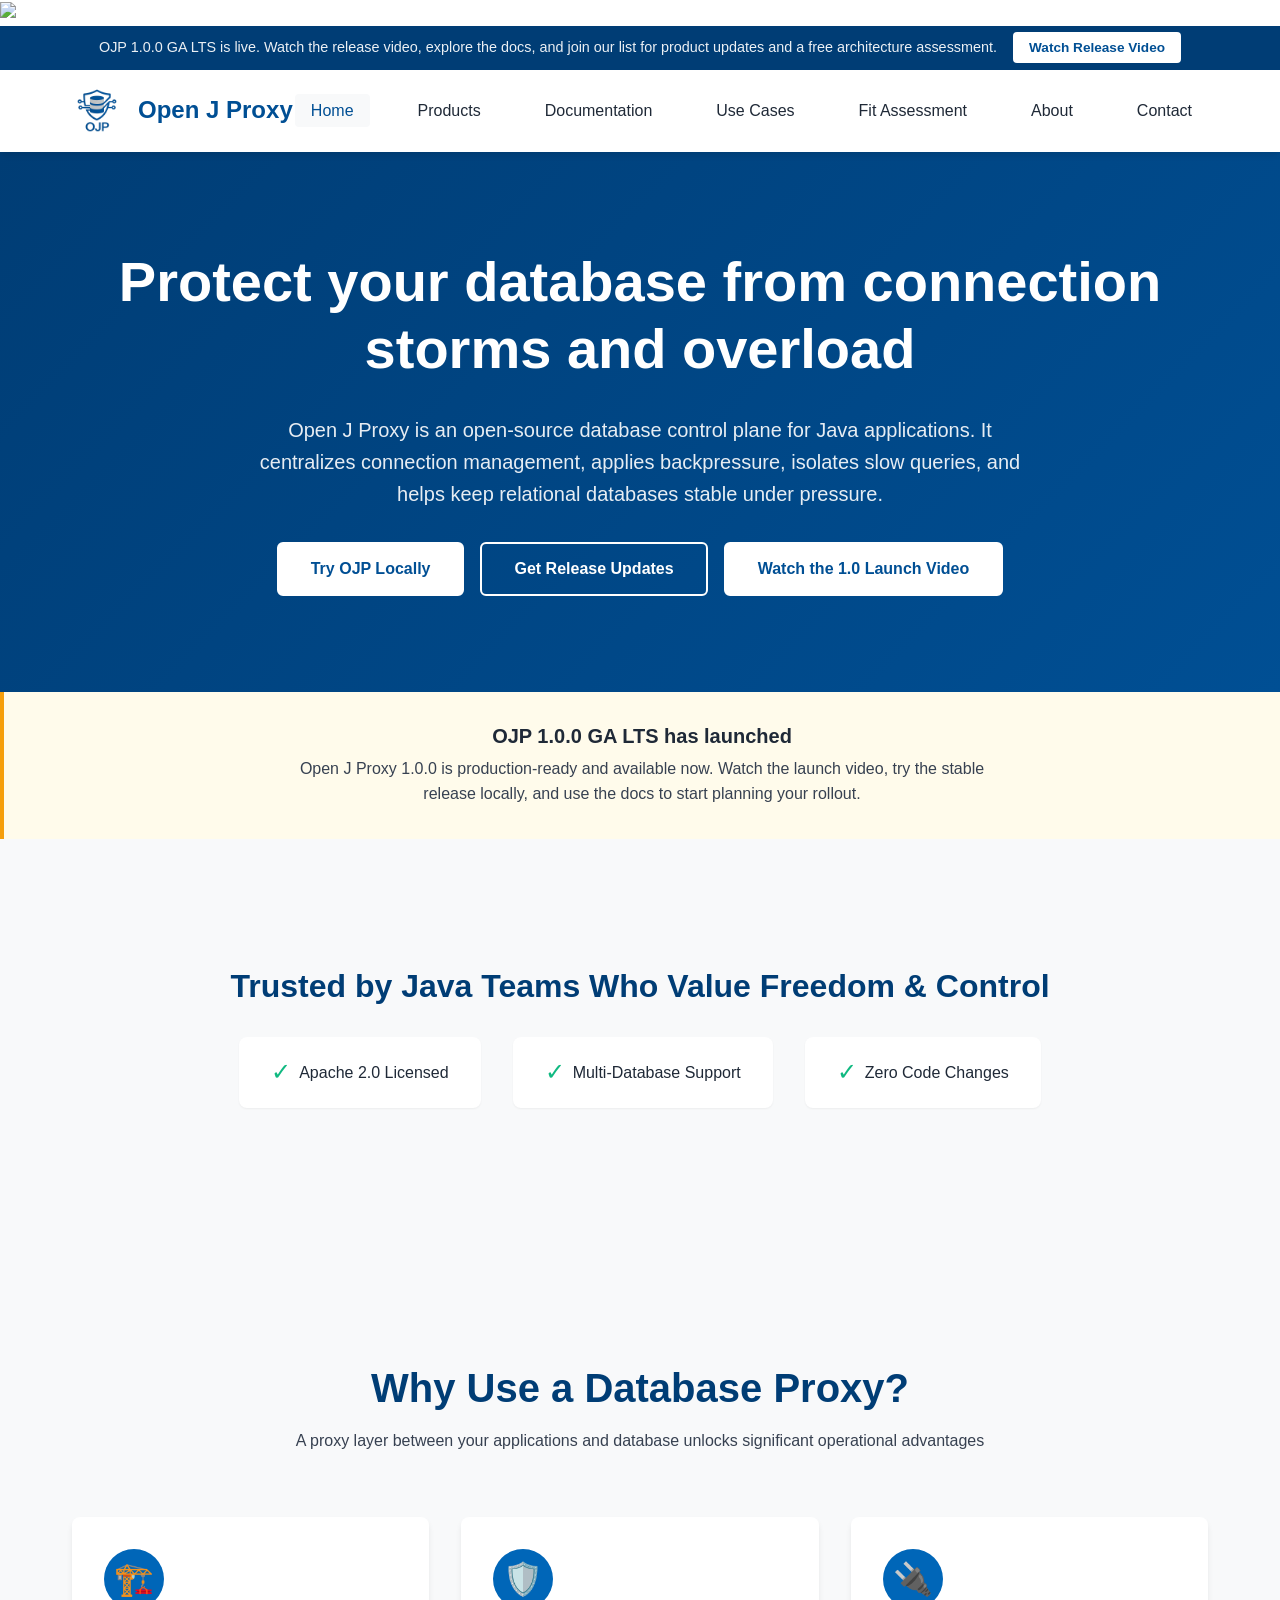
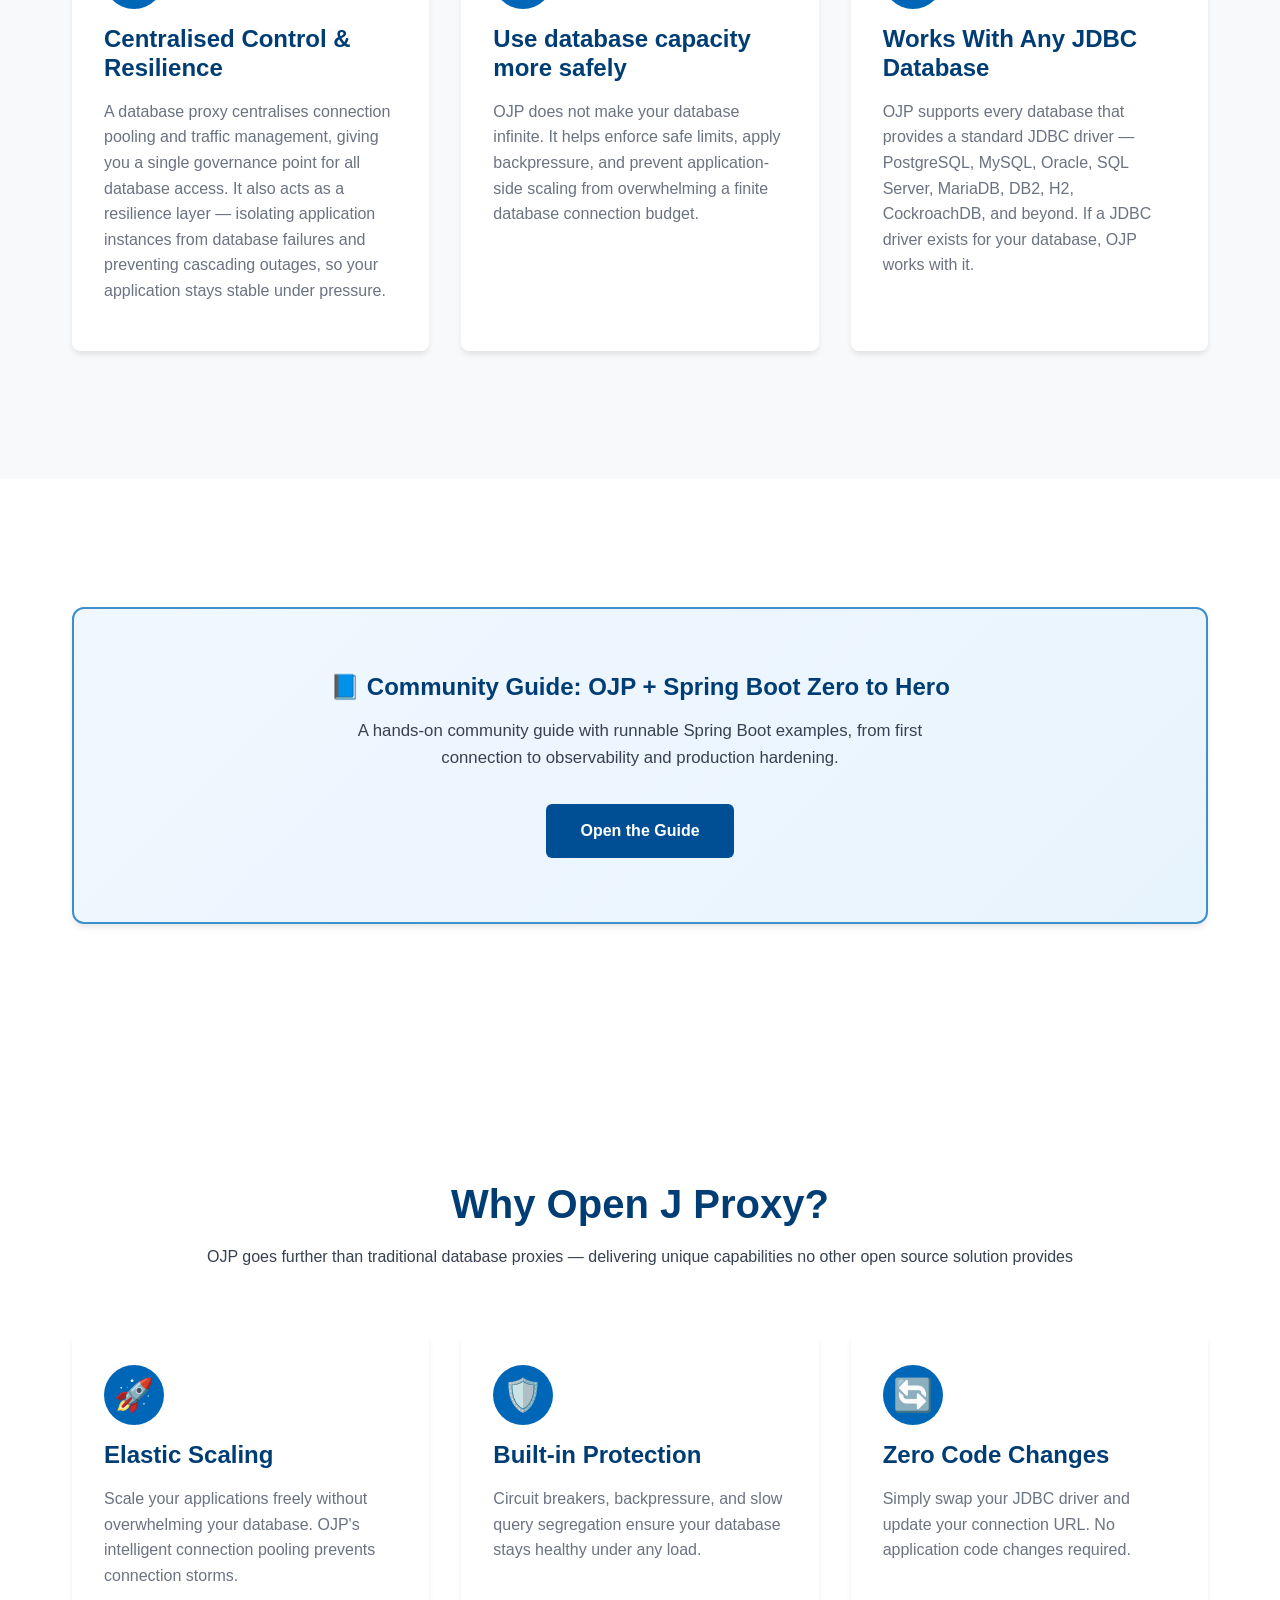
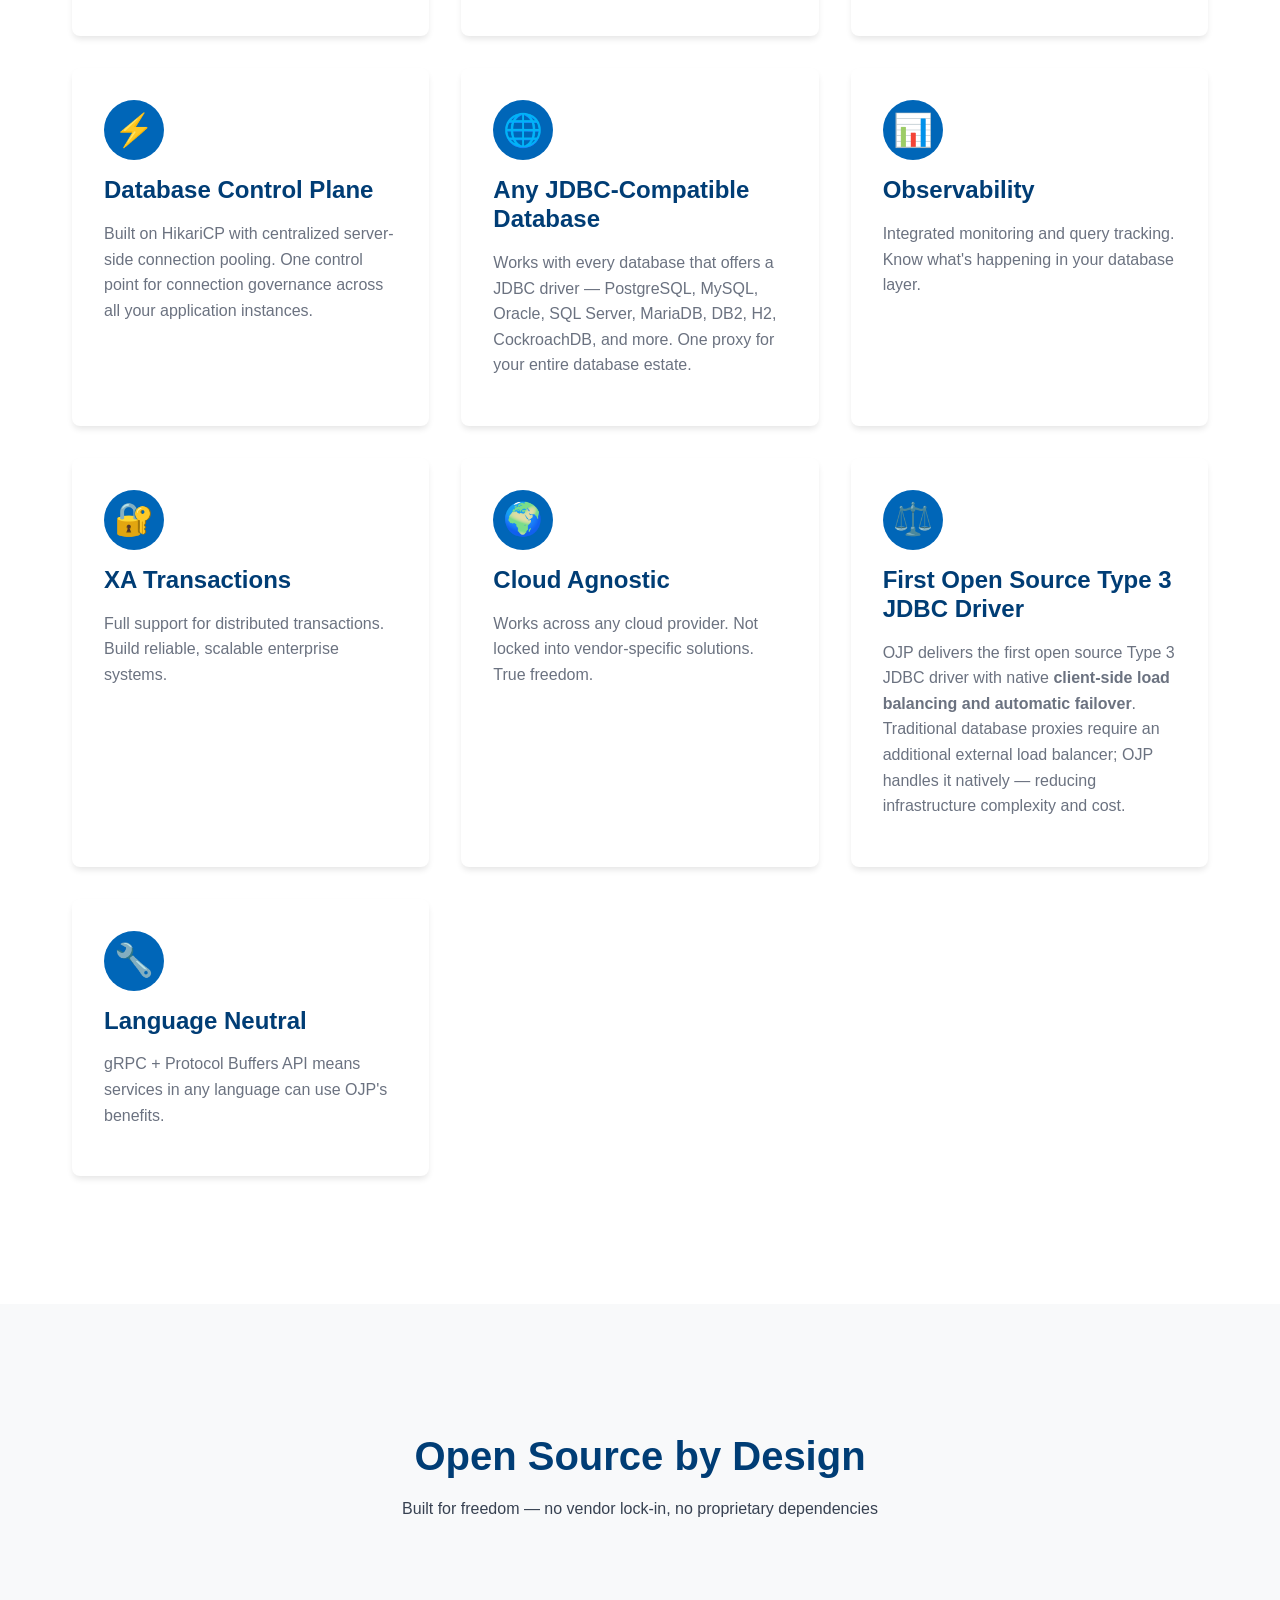
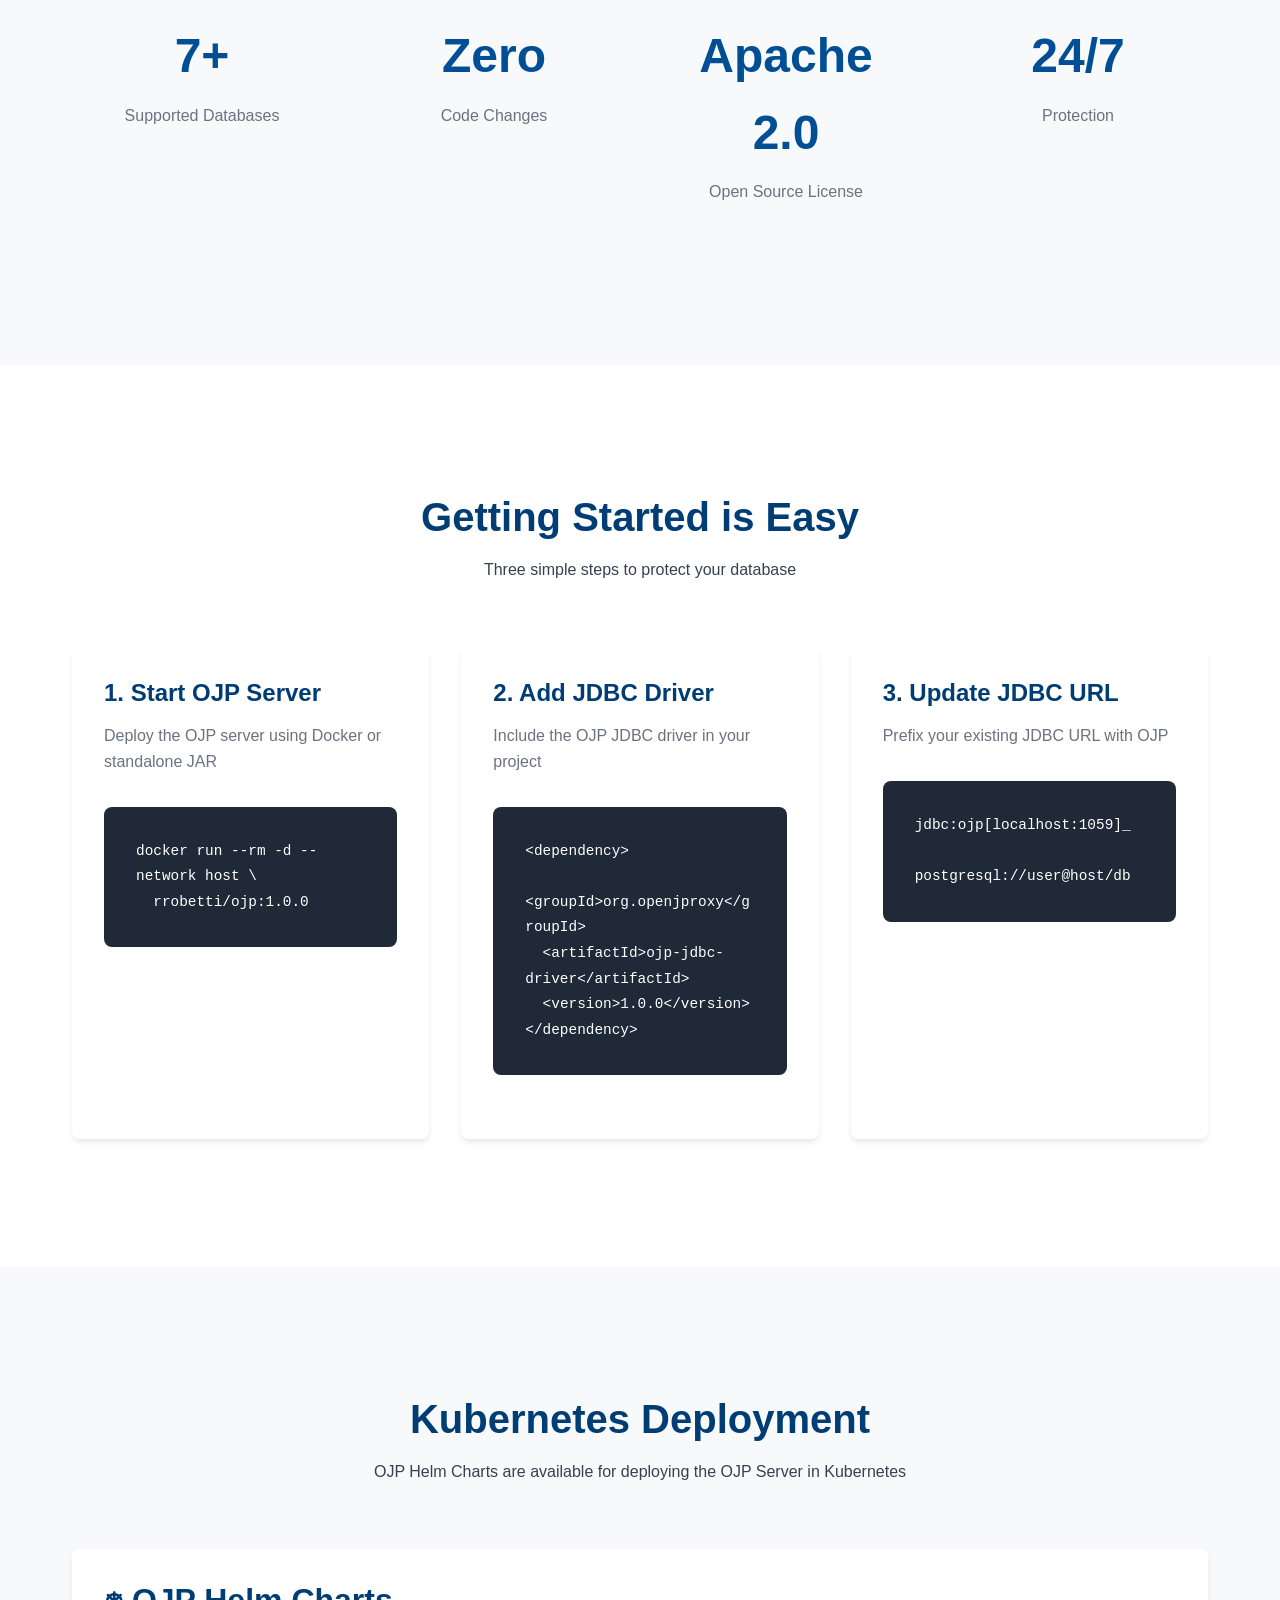
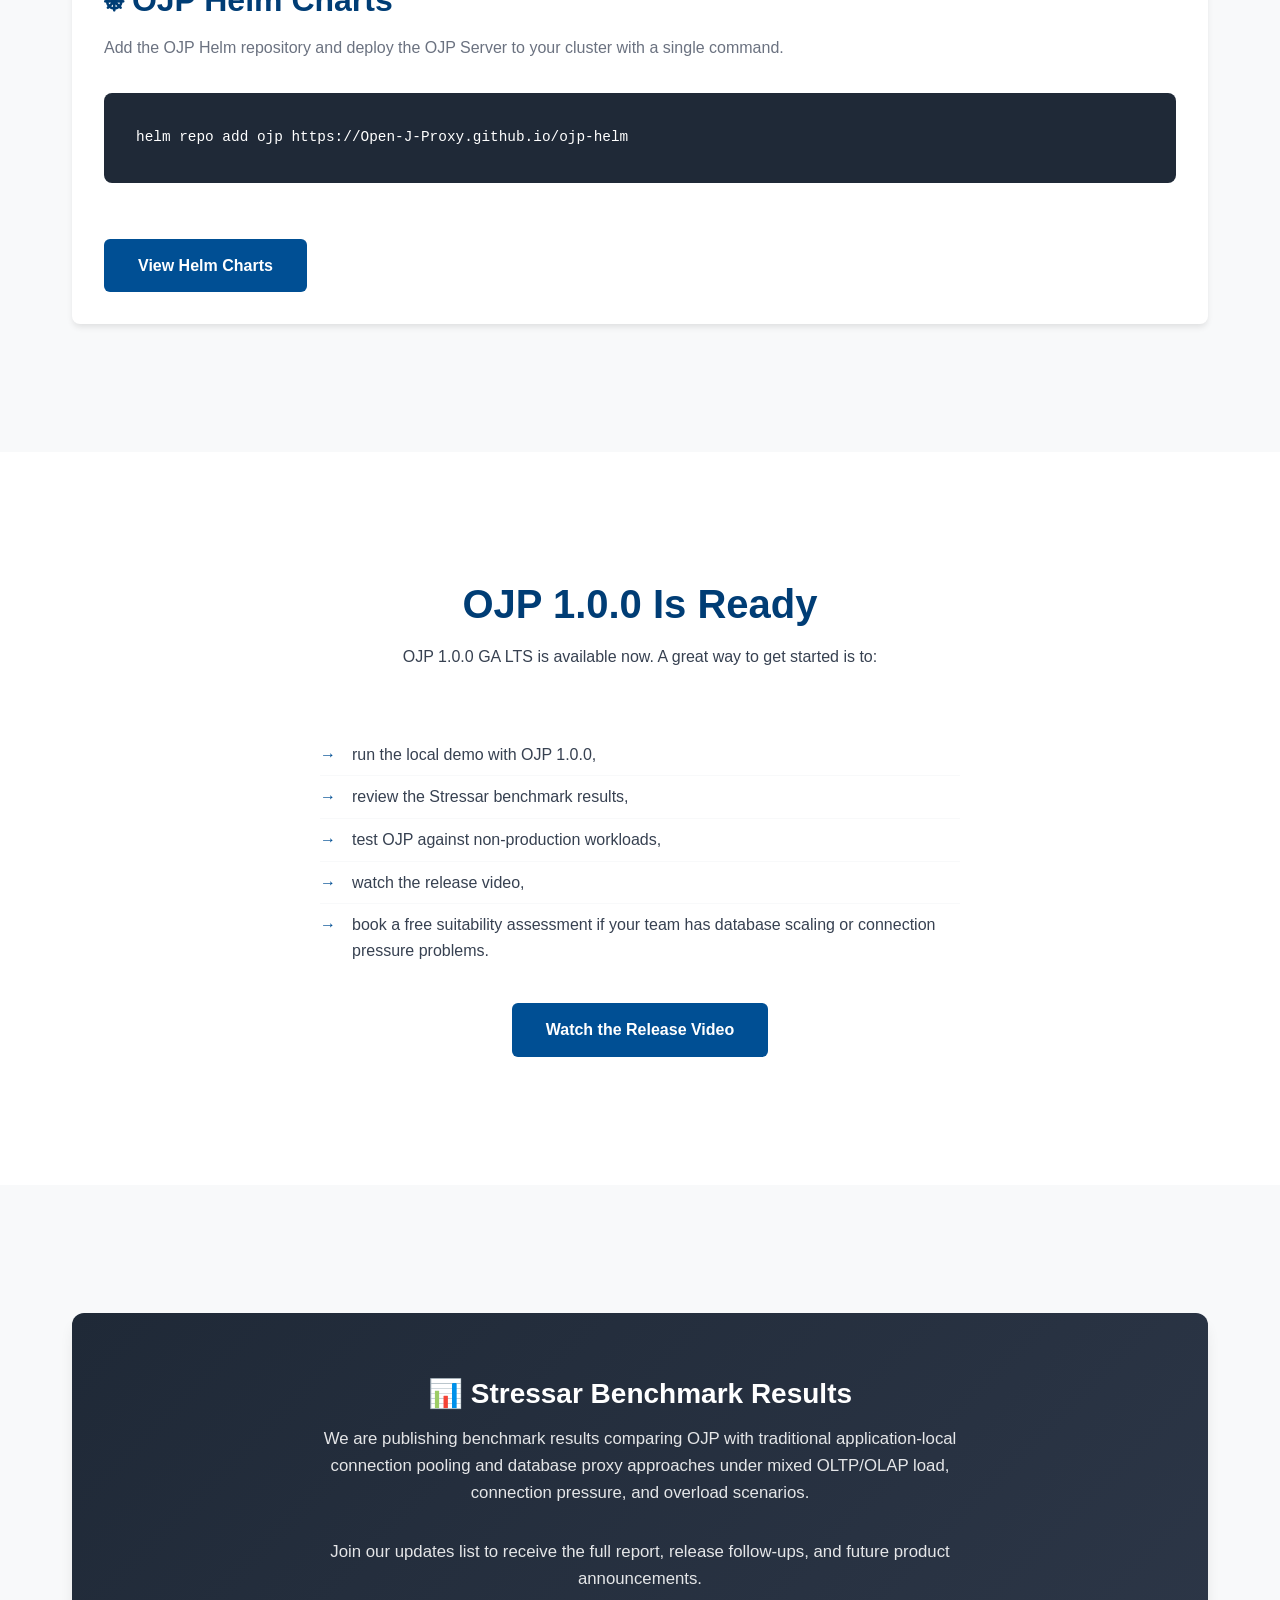
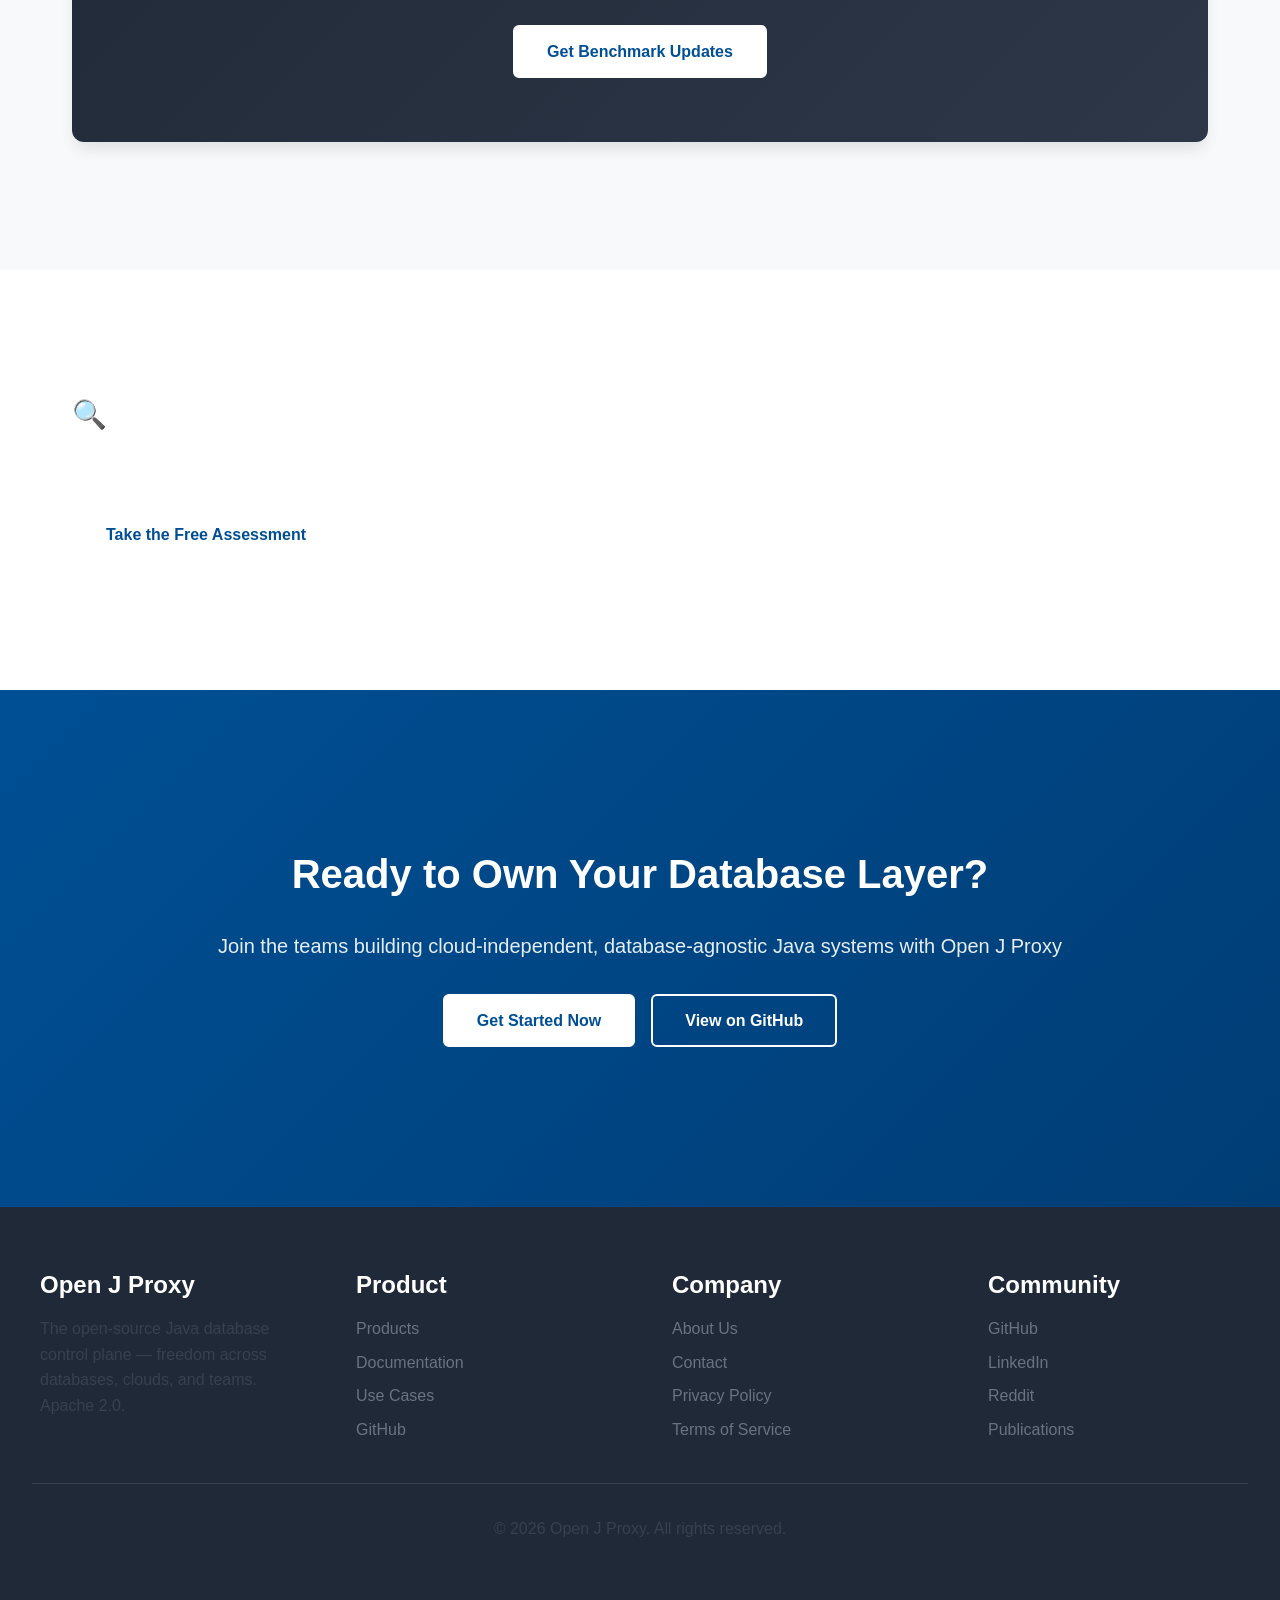
==== index.html @ 19e32287 "Merge pull request #41 from Open-J-Proxy/copilot/update-website-open-j-proxy-1-0 Update website copy" ====
<!DOCTYPE html>
<html lang="en">
<head>
    <meta charset="UTF-8">
    <meta name="viewport" content="width=device-width, initial-scale=1.0">
    <meta name="description" content="Open J Proxy - The open-source Java database control plane. Decouple connection pooling from your apps, gain full observability, and run freely across any database or cloud. Apache 2.0 licensed.">
    <meta name="keywords" content="JDBC proxy, Java database, connection pooling, microservices, database scalability, Open J Proxy, Type 3 JDBC, client-side load balancing, database failover, Apache 2.0, cloud agnostic">
    <title>Open J Proxy - Java Database Control Plane. Apache 2.0.</title>
    <link rel="stylesheet" href="css/style.css">
    <!-- Google tag (gtag.js) -->
    <script async src="https://www.googletagmanager.com/gtag/js?id=G-FF9FNL354M"></script>
    <script>
        window.dataLayer = window.dataLayer || [];
        function gtag(){dataLayer.push(arguments);}
        gtag('js', new Date());
        gtag('config', 'G-FF9FNL354M');
    </script>
</head>
<body>
    <img referrerpolicy="no-referrer-when-downgrade" src="https://static.scarf.sh/a.png?x-pxid=82ec1d5e-5a72-49a7-a8b5-2ca319a30778" />
    <!-- Top Banner -->
    <div class="top-banner">
        <p>OJP 1.0.0 GA LTS is live. Watch the release video, explore the docs, and join our list for product updates and a free architecture assessment.</p>
        <a href="redirect-ojp-lounch.html" class="btn-banner">Watch Release Video</a>
    </div>

    <!-- Header -->
    <header>
        <div class="header-container">
            <div class="logo">
                <img src="images/ojp-logo.png" alt="Open J Proxy Logo">
                <span>Open J Proxy</span>
            </div>
            <button class="mobile-menu-toggle" aria-label="Toggle menu">
                <span></span>
                <span></span>
                <span></span>
            </button>
            <nav>
                <ul>
                    <li><a href="index.html" class="active">Home</a></li>
                    <li><a href="products.html">Products</a></li>
                    <li><a href="documentation.html">Documentation</a></li>
                    <li><a href="use-cases.html">Use Cases</a></li>
                    <li><a href="fit-assessment.html">Fit Assessment</a></li>
                    <li><a href="about.html">About</a></li>
                    <li><a href="contact.html">Contact</a></li>
                </ul>
            </nav>
        </div>
    </header>
    <div class="menu-overlay"></div>

    <!-- Hero Section -->
    <section class="hero">
        <div class="hero-container">
            <h1>Protect your database from connection storms and overload</h1>
            <p>Open J Proxy is an open-source database control plane for Java applications. It centralizes connection management, applies backpressure, isolates slow queries, and helps keep relational databases stable under pressure.</p>
            <div class="hero-buttons">
                <a href="documentation.html" class="btn btn-primary">Try OJP Locally</a>
                <a href="https://e3b21e9a.sibforms.com/serve/[base64]" class="btn btn-secondary" target="_blank">Get Release Updates</a>
                <a href="redirect-ojp-lounch.html" class="btn btn-primary">Watch the 1.0 Launch Video</a>
            </div>
        </div>
    </section>

    <!-- Launch Notice -->
    <div class="beta-notice">
        <h3>OJP 1.0.0 GA LTS has launched</h3>
        <p>Open J Proxy 1.0.0 is production-ready and available now. Watch the launch video, try the stable release locally, and use the docs to start planning your rollout.</p>
    </div>

    <!-- Trust Signals -->
    <section class="trust-section">
        <div class="container">
            <h3>Trusted by Java Teams Who Value Freedom &amp; Control</h3>
            <div class="trust-badges">
                <div class="trust-badge">
                    <span class="trust-badge-icon">✓</span>
                    <span>Apache 2.0 Licensed</span>
                </div>
                <div class="trust-badge">
                    <span class="trust-badge-icon">✓</span>
                    <span>Multi-Database Support</span>
                </div>
                <div class="trust-badge">
                    <span class="trust-badge-icon">✓</span>
                    <span>Zero Code Changes</span>
                </div>
            </div>
        </div>
    </section>

    <!-- Why a Database Proxy Section -->
    <section class="section section-dark">
        <div class="container">
            <div class="section-title">
                <h2>Why Use a Database Proxy?</h2>
                <p>A proxy layer between your applications and database unlocks significant operational advantages</p>
            </div>
            <div class="features-grid">
                <div class="feature-card">
                    <div class="feature-icon">🏗️</div>
                    <h3>Centralised Control &amp; Resilience</h3>
                    <p>A database proxy centralises connection pooling and traffic management, giving you a single governance point for all database access. It also acts as a resilience layer — isolating application instances from database failures and preventing cascading outages, so your application stays stable under pressure.</p>
                </div>
                <div class="feature-card">
                    <div class="feature-icon">🛡️</div>
                    <h3>Use database capacity more safely</h3>
                    <p>OJP does not make your database infinite. It helps enforce safe limits, apply backpressure, and prevent application-side scaling from overwhelming a finite database connection budget.</p>
                </div>
                <div class="feature-card">
                    <div class="feature-icon">🔌</div>
                    <h3>Works With Any JDBC Database</h3>
                    <p>OJP supports every database that provides a standard JDBC driver — PostgreSQL, MySQL, Oracle, SQL Server, MariaDB, DB2, H2, CockroachDB, and beyond. If a JDBC driver exists for your database, OJP works with it.</p>
                </div>
            </div>
        </div>
    </section>

    <!-- Community Spring Boot Guide -->
    <section class="section section-light">
        <div class="container">
            <div class="community-guide-card">
                <h3>📘 Community Guide: OJP + Spring Boot Zero to Hero</h3>
                <p>A hands-on community guide with runnable Spring Boot examples, from first connection to observability and production hardening.</p>
                <a href="https://github.com/Dastanoyx/ojp-spring-boot-zero-to-hero" target="_blank" class="btn btn-blue">Open the Guide</a>
            </div>
        </div>
    </section>

    <!-- Features Section -->
    <section class="section section-light">
        <div class="container">
            <div class="section-title">
                <h2>Why Open J Proxy?</h2>
                <p>OJP goes further than traditional database proxies — delivering unique capabilities no other open source solution provides</p>
            </div>
            <div class="features-grid">
                <div class="feature-card">
                    <div class="feature-icon">🚀</div>
                    <h3>Elastic Scaling</h3>
                    <p>Scale your applications freely without overwhelming your database. OJP's intelligent connection pooling prevents connection storms.</p>
                </div>
                <div class="feature-card">
                    <div class="feature-icon">🛡️</div>
                    <h3>Built-in Protection</h3>
                    <p>Circuit breakers, backpressure, and slow query segregation ensure your database stays healthy under any load.</p>
                </div>
                <div class="feature-card">
                    <div class="feature-icon">🔄</div>
                    <h3>Zero Code Changes</h3>
                    <p>Simply swap your JDBC driver and update your connection URL. No application code changes required.</p>
                </div>
                <div class="feature-card">
                    <div class="feature-icon">⚡</div>
                    <h3>Database Control Plane</h3>
                    <p>Built on HikariCP with centralized server-side connection pooling. One control point for connection governance across all your application instances.</p>
                </div>
                <div class="feature-card">
                    <div class="feature-icon">🌐</div>
                    <h3>Any JDBC-Compatible Database</h3>
                    <p>Works with every database that offers a JDBC driver — PostgreSQL, MySQL, Oracle, SQL Server, MariaDB, DB2, H2, CockroachDB, and more. One proxy for your entire database estate.</p>
                </div>
                <div class="feature-card">
                    <div class="feature-icon">📊</div>
                    <h3>Observability</h3>
                    <p>Integrated monitoring and query tracking. Know what's happening in your database layer.</p>
                </div>
                <div class="feature-card">
                    <div class="feature-icon">🔐</div>
                    <h3>XA Transactions</h3>
                    <p>Full support for distributed transactions. Build reliable, scalable enterprise systems.</p>
                </div>
                <div class="feature-card">
                    <div class="feature-icon">🌍</div>
                    <h3>Cloud Agnostic</h3>
                    <p>Works across any cloud provider. Not locked into vendor-specific solutions. True freedom.</p>
                </div>
                <div class="feature-card">
                    <div class="feature-icon">⚖️</div>
                    <h3>First Open Source Type 3 JDBC Driver</h3>
                    <p>OJP delivers the first open source Type 3 JDBC driver with native <strong>client-side load balancing and automatic failover</strong>. Traditional database proxies require an additional external load balancer; OJP handles it natively — reducing infrastructure complexity and cost.</p>
                </div>
                <div class="feature-card">
                    <div class="feature-icon">🔧</div>
                    <h3>Language Neutral</h3>
                    <p>gRPC + Protocol Buffers API means services in any language can use OJP's benefits.</p>
                </div>
            </div>
        </div>
    </section>

    <!-- Stats Section -->
    <section class="section section-dark">
        <div class="container">
            <div class="section-title">
                <h2>Open Source by Design</h2>
                <p>Built for freedom — no vendor lock-in, no proprietary dependencies</p>
            </div>
            <div class="stats-container">
                <div class="stat-item">
                    <span class="stat-number">7+</span>
                    <span class="stat-label">Supported Databases</span>
                </div>
                <div class="stat-item">
                    <span class="stat-number">Zero</span>
                    <span class="stat-label">Code Changes</span>
                </div>
                <div class="stat-item">
                    <span class="stat-number">Apache 2.0</span>
                    <span class="stat-label">Open Source License</span>
                </div>
                <div class="stat-item">
                    <span class="stat-number">24/7</span>
                    <span class="stat-label">Protection</span>
                </div>
            </div>
        </div>
    </section>

    <!-- How It Works Section -->
    <section class="section section-light">
        <div class="container">
            <div class="section-title">
                <h2>Getting Started is Easy</h2>
                <p>Three simple steps to protect your database</p>
            </div>
            <div class="features-grid">
                <div class="feature-card">
                    <h3>1. Start OJP Server</h3>
                    <p>Deploy the OJP server using Docker or standalone JAR</p>
                    <div class="code-block">
                        <code>docker run --rm -d --network host \<br>  rrobetti/ojp:1.0.0</code>
                    </div>
                </div>
                <div class="feature-card">
                    <h3>2. Add JDBC Driver</h3>
                    <p>Include the OJP JDBC driver in your project</p>
                    <div class="code-block">
                        <code>&lt;dependency&gt;<br>  &lt;groupId&gt;org.openjproxy&lt;/groupId&gt;<br>  &lt;artifactId&gt;ojp-jdbc-driver&lt;/artifactId&gt;<br>  &lt;version&gt;1.0.0&lt;/version&gt;<br>&lt;/dependency&gt;</code>
                    </div>
                </div>
                <div class="feature-card">
                    <h3>3. Update JDBC URL</h3>
                    <p>Prefix your existing JDBC URL with OJP</p>
                    <div class="code-block">
                        <code>jdbc:ojp[localhost:1059]_<br>  postgresql://user@host/db</code>
                    </div>
                </div>
            </div>
        </div>
    </section>

    <!-- Kubernetes / Helm Charts Section -->
    <section class="section section-dark">
        <div class="container">
            <div class="section-title">
                <h2>Kubernetes Deployment</h2>
                <p>OJP Helm Charts are available for deploying the OJP Server in Kubernetes</p>
            </div>
            <div class="helm-card">
                <h3>⎈ OJP Helm Charts</h3>
                <p>Add the OJP Helm repository and deploy the OJP Server to your cluster with a single command.</p>
                <div class="code-block">
                    <code>helm repo add ojp https://Open-J-Proxy.github.io/ojp-helm</code>
                </div>
                <a href="https://github.com/Open-J-Proxy/ojp-helm" target="_blank" class="btn btn-blue" style="margin-top: 1.5rem;">View Helm Charts</a>
            </div>
        </div>
    </section>

    <!-- OJP 1.0 Section -->
    <section class="section section-light">
        <div class="container">
            <div class="section-title">
                <h2>OJP 1.0.0 Is Ready</h2>
                <p>OJP 1.0.0 GA LTS is available now. A great way to get started is to:</p>
            </div>
            <ul class="before-100-list">
                <li>run the local demo with OJP 1.0.0,</li>
                <li>review the Stressar benchmark results,</li>
                <li>test OJP against non-production workloads,</li>
                <li>watch the release video,</li>
                <li>book a free suitability assessment if your team has database scaling or connection pressure problems.</li>
            </ul>
            <div style="text-align: center; margin-top: 2rem;">
                <a href="redirect-ojp-lounch.html" class="btn btn-blue">Watch the Release Video</a>
            </div>
        </div>
    </section>

    <!-- Stressar Benchmark Results Section -->
    <section class="section section-dark">
        <div class="container">
            <div class="stressar-card">
                <h3>📊 Stressar Benchmark Results</h3>
                <p>We are publishing benchmark results comparing OJP with traditional application-local connection pooling and database proxy approaches under mixed OLTP/OLAP load, connection pressure, and overload scenarios.</p>
                <p>Join our updates list to receive the full report, release follow-ups, and future product announcements.</p>
                <a href="https://e3b21e9a.sibforms.com/serve/[base64]" class="btn btn-primary" target="_blank">Get Benchmark Updates</a>
            </div>
        </div>
    </section>

    <!-- Fit Assessment Section -->
    <section class="section section-light">
        <div class="container">
            <div class="assessment-cta-card">
                <h3>🔍 Is OJP Right for Your System?</h3>
                <p>Answer 9 quick questions and get an instant recommendation based on your database architecture challenges.</p>
                <a href="fit-assessment.html" class="btn btn-primary">Take the Free Assessment</a>
            </div>
        </div>
    </section>

    <!-- CTA Section -->
    <section class="cta-section">
        <div class="container">
            <h2>Ready to Own Your Database Layer?</h2>
            <p>Join the teams building cloud-independent, database-agnostic Java systems with Open J Proxy</p>
            <div class="hero-buttons">
                <a href="documentation.html" class="btn btn-primary">Get Started Now</a>
                <a href="https://github.com/Open-J-Proxy/ojp" class="btn btn-secondary" target="_blank">View on GitHub</a>
            </div>
        </div>
    </section>

    <!-- Footer -->
    <footer>
        <div class="footer-container">
            <div class="footer-section">
                <h4>Open J Proxy</h4>
                <p>The open-source Java database control plane — freedom across databases, clouds, and teams. Apache 2.0.</p>
            </div>
            <div class="footer-section">
                <h4>Product</h4>
                <ul>
                    <li><a href="products.html">Products</a></li>
                    <li><a href="documentation.html">Documentation</a></li>
                    <li><a href="use-cases.html">Use Cases</a></li>
                    <li><a href="https://github.com/Open-J-Proxy/ojp" target="_blank">GitHub</a></li>
                </ul>
            </div>
            <div class="footer-section">
                <h4>Company</h4>
                <ul>
                    <li><a href="about.html">About Us</a></li>
                    <li><a href="contact.html">Contact</a></li>
                    <li><a href="#">Privacy Policy</a></li>
                    <li><a href="#">Terms of Service</a></li>
                </ul>
            </div>
            <div class="footer-section">
                <h4>Community</h4>
                <ul>
                    <li><a href="https://github.com/Open-J-Proxy/ojp" target="_blank">GitHub</a></li>
                    <li><a href="https://www.linkedin.com/company/open-j-proxy" target="_blank">LinkedIn</a></li>
                    <li><a href="https://www.reddit.com/r/ojp/" target="_blank">Reddit</a></li>
                    <li><a href="https://javapro.io/?s=OJP" target="_blank">Publications</a></li>
                </ul>
            </div>
        </div>
        <div class="footer-bottom">
            <p>&copy; 2026 Open J Proxy. All rights reserved.</p>
        </div>
    </footer>
    <script src="js/main.js"></script>
</body>
</html>
---- css/style.css ----
/* Open J Proxy Website Styles */
/* Corporate, Professional, Performance-focused design with blue color scheme */

:root {
    /* Primary Blue Palette - Professional & Trustworthy */
    /* Colors aligned with OJP logo #004F94 */
    --primary-blue: #004F94;
    --primary-blue-dark: #003D75;
    --primary-blue-light: #0066B8;
    --secondary-blue: #003D75;
    --accent-blue: #3D8FCC;

    /* Top banner height - used to offset sticky header */
    --banner-height: 44px;
    
    /* Neutral Colors */
    --white: #FFFFFF;
    --light-gray: #F8F9FA;
    --gray: #6B7280;
    --dark-gray: #374151;
    --darker-gray: #1F2937;
    
    /* Success/Performance indicators */
    --success-green: #10B981;
    --warning-orange: #F59E0B;
    
    /* Typography */
    --font-primary: -apple-system, BlinkMacSystemFont, 'Segoe UI', Roboto, 'Helvetica Neue', Arial, sans-serif;
    --font-mono: 'Courier New', Courier, monospace;
    
    /* Spacing */
    --spacing-xs: 0.5rem;
    --spacing-sm: 1rem;
    --spacing-md: 2rem;
    --spacing-lg: 4rem;
    --spacing-xl: 6rem;
    
    /* Shadows */
    --shadow-sm: 0 1px 2px 0 rgba(0, 0, 0, 0.05);
    --shadow-md: 0 4px 6px -1px rgba(0, 0, 0, 0.1);
    --shadow-lg: 0 10px 15px -3px rgba(0, 0, 0, 0.1);
    --shadow-xl: 0 20px 25px -5px rgba(0, 0, 0, 0.1);
    
    /* Mobile Menu Animation */
    --hamburger-transform-offset: 8px;
}

/* Global Styles */
* {
    margin: 0;
    padding: 0;
    box-sizing: border-box;
}

body {
    font-family: var(--font-primary);
    font-size: 16px;
    line-height: 1.6;
    color: var(--darker-gray);
    background-color: var(--white);
    max-width: 100%;
    overflow-x: hidden;
}

/* Typography */
h1, h2, h3, h4, h5, h6 {
    font-weight: 700;
    line-height: 1.2;
    margin-bottom: var(--spacing-sm);
    color: var(--secondary-blue);
}

h1 {
    font-size: 3rem;
}

h2 {
    font-size: 2.5rem;
}

h3 {
    font-size: 2rem;
}

h4 {
    font-size: 1.5rem;
}

p {
    margin-bottom: var(--spacing-sm);
    color: var(--dark-gray);
}

a {
    color: var(--primary-blue);
    text-decoration: none;
    transition: color 0.3s ease;
}

a:hover {
    color: var(--primary-blue-dark);
}

/* Top Banner */
.top-banner {
    background-color: var(--primary-blue-dark);
    color: var(--white);
    text-align: center;
    padding: 0 var(--spacing-md);
    height: var(--banner-height);
    display: flex;
    align-items: center;
    justify-content: center;
    gap: var(--spacing-sm);
    flex-wrap: wrap;
    position: sticky;
    top: 0;
    z-index: 1001;
    font-size: 0.9rem;
}

.top-banner p {
    color: rgba(255, 255, 255, 0.92);
    margin: 0;
    font-size: 0.9rem;
}

.top-banner .btn-banner {
    display: inline-block;
    padding: 0.3rem 1rem;
    border-radius: 4px;
    font-weight: 600;
    font-size: 0.85rem;
    background-color: var(--white);
    color: var(--primary-blue);
    border: none;
    cursor: pointer;
    transition: background-color 0.2s ease;
    white-space: nowrap;
    text-decoration: none;
}

.top-banner .btn-banner:hover {
    background-color: var(--light-gray);
    color: var(--primary-blue-dark);
}

/* Header */
header {
    background-color: var(--white);
    box-shadow: var(--shadow-md);
    position: sticky;
    top: var(--banner-height);
    z-index: 1000;
}

.header-container {
    max-width: 1200px;
    margin: 0 auto;
    padding: var(--spacing-sm) var(--spacing-md);
    display: flex;
    justify-content: space-between;
    align-items: center;
}

.logo {
    display: flex;
    align-items: center;
    font-size: 1.5rem;
    font-weight: 700;
    color: var(--primary-blue);
}

.logo img {
    height: 50px;
    margin-right: var(--spacing-sm);
}

/* Navigation */
nav ul {
    display: flex;
    list-style: none;
    gap: var(--spacing-md);
}

nav a {
    color: var(--darker-gray);
    font-weight: 500;
    padding: var(--spacing-xs) var(--spacing-sm);
    transition: all 0.3s ease;
}

nav a:hover,
nav a.active {
    color: var(--primary-blue);
    background-color: var(--light-gray);
    border-radius: 4px;
}

/* Hero Section */
.hero {
    background: linear-gradient(135deg, var(--secondary-blue) 0%, var(--primary-blue) 100%);
    color: var(--white);
    padding: var(--spacing-xl) var(--spacing-md);
    text-align: center;
}

.hero-container {
    max-width: 1200px;
    margin: 0 auto;
}

.hero h1 {
    color: var(--white);
    font-size: 3.5rem;
    margin-bottom: var(--spacing-md);
}

.hero p {
    font-size: 1.25rem;
    color: rgba(255, 255, 255, 0.9);
    margin-bottom: var(--spacing-md);
    max-width: 800px;
    margin-left: auto;
    margin-right: auto;
}

.hero-buttons {
    display: flex;
    gap: var(--spacing-sm);
    justify-content: center;
    flex-wrap: wrap;
}

/* Buttons */
.btn {
    display: inline-block;
    padding: 0.75rem 2rem;
    border-radius: 6px;
    font-weight: 600;
    text-align: center;
    cursor: pointer;
    transition: all 0.3s ease;
    border: 2px solid transparent;
    font-size: 1rem;
}

.btn-primary {
    background-color: var(--white);
    color: var(--primary-blue);
    border-color: var(--white);
}

.btn-primary:hover {
    background-color: var(--light-gray);
    color: var(--primary-blue-dark);
}

.btn-secondary {
    background-color: transparent;
    color: var(--white);
    border-color: var(--white);
}

.btn-secondary:hover {
    background-color: var(--white);
    color: var(--primary-blue);
}

.btn-blue {
    background-color: var(--primary-blue);
    color: var(--white);
}

.btn-blue:hover {
    background-color: var(--primary-blue-dark);
    color: var(--white);
}

/* Main Content Container */
.container {
    max-width: 1200px;
    margin: 0 auto;
    padding: var(--spacing-lg) var(--spacing-md);
}

/* Section Styles */
.section {
    padding: var(--spacing-lg) var(--spacing-md);
}

.section-title {
    text-align: center;
    margin-bottom: var(--spacing-lg);
}

.section-light {
    background-color: var(--white);
}

.section-dark {
    background-color: var(--light-gray);
}

/* Feature Grid */
.features-grid {
    display: grid;
    grid-template-columns: repeat(auto-fit, minmax(300px, 1fr));
    gap: var(--spacing-md);
    margin-top: var(--spacing-lg);
}

.feature-card {
    background-color: var(--white);
    padding: var(--spacing-md);
    border-radius: 8px;
    box-shadow: var(--shadow-md);
    transition: transform 0.3s ease, box-shadow 0.3s ease;
    max-width: 100%;
    overflow: hidden;
}

.feature-card:hover {
    transform: translateY(-5px);
    box-shadow: var(--shadow-xl);
}

.feature-icon {
    width: 60px;
    height: 60px;
    background-color: var(--primary-blue-light);
    border-radius: 50%;
    display: flex;
    align-items: center;
    justify-content: center;
    margin-bottom: var(--spacing-sm);
    font-size: 2rem;
}

.feature-card h3 {
    font-size: 1.5rem;
    margin-bottom: var(--spacing-sm);
}

.feature-card p {
    font-size: 1rem;
    color: var(--gray);
}

/* Stats Section */
.stats-container {
    display: grid;
    grid-template-columns: repeat(auto-fit, minmax(200px, 1fr));
    gap: var(--spacing-md);
    text-align: center;
}

.stat-item {
    padding: var(--spacing-md);
}

.stat-number {
    font-size: 3rem;
    font-weight: 700;
    color: var(--primary-blue);
    display: block;
    margin-bottom: var(--spacing-xs);
}

.stat-label {
    font-size: 1rem;
    color: var(--gray);
}

/* Code Block */
.code-block {
    background-color: var(--darker-gray);
    color: var(--white);
    padding: var(--spacing-md);
    border-radius: 8px;
    font-family: var(--font-mono);
    overflow-x: auto;
    margin: var(--spacing-md) 0;
    max-width: 100%;
}

.code-block code {
    font-size: 0.9rem;
    line-height: 1.5;
    white-space: pre-wrap;
    word-break: break-word;
}

/* Trust Signals */
.trust-section {
    text-align: center;
    padding: var(--spacing-lg) var(--spacing-md);
    background-color: var(--light-gray);
}

.trust-badges {
    display: flex;
    justify-content: center;
    gap: var(--spacing-md);
    flex-wrap: wrap;
    margin-top: var(--spacing-md);
}

.trust-badge {
    display: flex;
    align-items: center;
    gap: var(--spacing-xs);
    padding: var(--spacing-sm) var(--spacing-md);
    background-color: var(--white);
    border-radius: 8px;
    box-shadow: var(--shadow-sm);
}

.trust-badge-icon {
    font-size: 1.5rem;
    color: var(--success-green);
}

/* Client Logos */
.client-logos {
    display: flex;
    justify-content: center;
    align-items: center;
    flex-wrap: wrap;
    gap: var(--spacing-lg);
    margin-top: var(--spacing-lg);
    opacity: 0.6;
}

.client-logo {
    height: 50px;
    filter: grayscale(100%);
    transition: all 0.3s ease;
}

.client-logo:hover {
    filter: grayscale(0%);
    opacity: 1;
}

/* Partners Section */
.partners-grid {
    display: grid;
    grid-template-columns: repeat(auto-fit, minmax(300px, 1fr));
    gap: var(--spacing-lg);
    margin-top: var(--spacing-lg);
}

.partner-card {
    background-color: var(--white);
    border-radius: 12px;
    padding: var(--spacing-lg);
    box-shadow: var(--shadow-md);
    transition: all 0.3s ease;
    display: flex;
    flex-direction: column;
    align-items: center;
    text-align: center;
}

.partner-card:hover {
    transform: translateY(-5px);
    box-shadow: var(--shadow-xl);
}

.partner-logo {
    width: 100%;
    height: 120px;
    display: flex;
    align-items: center;
    justify-content: center;
    margin-bottom: var(--spacing-md);
    padding: var(--spacing-sm);
}

.partner-logo img {
    max-width: 100%;
    max-height: 100%;
    width: auto;
    height: auto;
    object-fit: contain;
    transition: transform 0.3s ease;
}

.partner-logo a {
    display: flex;
    align-items: center;
    justify-content: center;
    width: 100%;
    height: 100%;
}

.partner-logo a:hover img {
    transform: scale(1.05);
}

.partner-card h3 {
    font-size: 1.5rem;
    margin-bottom: var(--spacing-sm);
    color: var(--secondary-blue);
}

.partner-card p {
    flex-grow: 1;
    margin-bottom: var(--spacing-md);
    color: var(--dark-gray);
}

/* CTA Section */
.cta-section {
    background: linear-gradient(135deg, var(--primary-blue) 0%, var(--secondary-blue) 100%);
    color: var(--white);
    padding: var(--spacing-xl) var(--spacing-md);
    text-align: center;
}

.cta-section h2 {
    color: var(--white);
    margin-bottom: var(--spacing-md);
}

.cta-section p {
    color: rgba(255, 255, 255, 0.9);
    font-size: 1.25rem;
    margin-bottom: var(--spacing-md);
}

/* Footer */
footer {
    background-color: var(--darker-gray);
    color: var(--white);
    padding: var(--spacing-lg) var(--spacing-md);
}

.footer-container {
    max-width: 1200px;
    margin: 0 auto;
    display: grid;
    grid-template-columns: repeat(auto-fit, minmax(250px, 1fr));
    gap: var(--spacing-lg);
}

.footer-section h4 {
    color: var(--white);
    margin-bottom: var(--spacing-sm);
}

.footer-section ul {
    list-style: none;
}

.footer-section li {
    margin-bottom: var(--spacing-xs);
}

.footer-section a {
    color: var(--gray);
    transition: color 0.3s ease;
}

.footer-section a:hover {
    color: var(--white);
}

.footer-bottom {
    text-align: center;
    padding-top: var(--spacing-md);
    margin-top: var(--spacing-md);
    border-top: 1px solid var(--dark-gray);
    color: var(--gray);
}

/* Mobile Menu Button */
.mobile-menu-toggle {
    display: none;
    background: none;
    border: none;
    cursor: pointer;
    padding: var(--spacing-xs);
    z-index: 1001;
}

.mobile-menu-toggle span {
    display: block;
    width: 25px;
    height: 3px;
    background-color: var(--primary-blue);
    margin: 5px 0;
    transition: all 0.3s ease;
}

.mobile-menu-toggle.active span:nth-child(1) {
    transform: rotate(45deg) translate(var(--hamburger-transform-offset), var(--hamburger-transform-offset));
}

.mobile-menu-toggle.active span:nth-child(2) {
    opacity: 0;
}

.mobile-menu-toggle.active span:nth-child(3) {
    transform: rotate(-45deg) translate(calc(var(--hamburger-transform-offset) - 1px), calc(-1 * var(--hamburger-transform-offset) + 1px));
}

/* Responsive Design */
/* Tablet and below - show burger menu */
@media (max-width: 1024px) {
    .header-container {
        flex-direction: row;
        justify-content: space-between;
    }
    
    /* Show mobile menu button */
    .mobile-menu-toggle {
        display: block;
    }
    
    /* Hide desktop nav, show as mobile menu */
    nav {
        position: fixed;
        top: 0;
        right: -100%;
        width: 280px;
        height: 100vh;
        height: 100dvh; /* dynamic viewport height - fixes mobile browser address bar cutoff */
        background-color: var(--white);
        box-shadow: -2px 0 8px rgba(0, 0, 0, 0.1);
        transition: right 0.3s ease;
        z-index: 1000;
        overflow-y: auto;
    }
    
    nav.active {
        right: 0;
    }
    
    nav ul {
        flex-direction: column;
        gap: 0;
        padding-top: 80px;
    }
    
    nav li {
        border-bottom: 1px solid var(--light-gray);
    }
    
    nav a {
        display: block;
        padding: var(--spacing-md);
        color: var(--darker-gray);
    }
    
    nav a:hover,
    nav a.active {
        background-color: var(--light-gray);
        border-radius: 0;
    }
    
    /* Overlay for mobile menu */
    .menu-overlay {
        display: none;
        position: fixed;
        top: 0;
        left: 0;
        width: 100%;
        height: 100%;
        background-color: rgba(0, 0, 0, 0.5);
        z-index: 999;
    }
    
    .menu-overlay.active {
        display: block;
    }
}

/* Mobile phones and small tablets */
@media (max-width: 768px) {
    .top-banner {
        position: relative; /* let banner scroll away on mobile; header then sticks at top */
        height: auto;
        min-height: var(--banner-height);
        padding: 0.5rem var(--spacing-sm);
        font-size: 0.8rem;
    }

    .top-banner p {
        font-size: 0.8rem;
    }

    header {
        top: 0;
    }

    .hero h1 {
        font-size: 2.5rem;
    }
    
    h1 {
        font-size: 2rem;
    }
    
    h2 {
        font-size: 1.75rem;
    }
    
    .features-grid {
        grid-template-columns: 1fr;
    }
    
    .partners-grid {
        grid-template-columns: 1fr;
    }
    
    .stats-container {
        grid-template-columns: 1fr;
    }
    
    /* Reduce horizontal padding on sections and containers for phones */
    .section {
        padding: var(--spacing-lg) 0;
    }
    
    .container {
        padding: var(--spacing-lg) var(--spacing-sm);
    }
    
    /* Reduce horizontal padding on feature cards for phones */
    .feature-card {
        padding: var(--spacing-md) var(--spacing-sm);
    }

    /* Floating menu - phone resolution: 30% smaller items + scrollable */
    nav {
        overflow-y: auto;
        height: 100vh;
        height: 100dvh; /* dynamic viewport height - fixes Brave/mobile browser address bar cutoff */
    }

    nav ul {
        padding-top: 56px; /* proportionally reduced from 80px */
    }

    nav a {
        font-size: 0.75rem; /* ~25% smaller than 1rem default, respects WCAG 12px minimum */
        padding: 1.4rem; /* 30% smaller than 2rem (--spacing-md) */
    }
}

/* Fit Assessment */
.assessment-wrapper {
    max-width: 720px;
    margin: 0 auto;
}

.assessment-intro {
    text-align: center;
    margin-bottom: var(--spacing-lg);
    color: var(--gray);
}

.assessment-container {
    background-color: var(--white);
    border-radius: 12px;
    box-shadow: var(--shadow-lg);
    padding: var(--spacing-lg);
}

.assessment-progress {
    margin-bottom: var(--spacing-md);
}

.assessment-progress-label {
    font-size: 0.9rem;
    color: var(--gray);
    margin-bottom: var(--spacing-xs);
}

.assessment-progress-bar {
    height: 6px;
    background-color: var(--light-gray);
    border-radius: 3px;
    overflow: hidden;
}

.assessment-progress-fill {
    height: 100%;
    background-color: var(--primary-blue);
    border-radius: 3px;
    transition: width 0.4s ease;
}

.assessment-question-text {
    font-size: 1.25rem;
    color: var(--secondary-blue);
    margin-bottom: var(--spacing-md);
    font-weight: 600;
    line-height: 1.4;
}

.assessment-options {
    display: flex;
    flex-direction: column;
    gap: var(--spacing-sm);
    margin-bottom: var(--spacing-md);
}

.assessment-option {
    display: flex;
    align-items: center;
    gap: var(--spacing-sm);
    padding: var(--spacing-sm) var(--spacing-md);
    border: 2px solid var(--light-gray);
    border-radius: 8px;
    cursor: pointer;
    transition: border-color 0.2s ease, background-color 0.2s ease;
}

.assessment-option:hover {
    border-color: var(--accent-blue);
    background-color: #f0f7ff;
}

.assessment-option.selected {
    border-color: var(--primary-blue);
    background-color: #e8f0fb;
}

.assessment-option input[type="radio"] {
    accent-color: var(--primary-blue);
    width: 18px;
    height: 18px;
    flex-shrink: 0;
    cursor: pointer;
}

.assessment-option-text {
    font-size: 1rem;
    color: var(--darker-gray);
    line-height: 1.4;
}

.assessment-navigation {
    display: flex;
    justify-content: space-between;
    align-items: center;
    margin-top: var(--spacing-md);
}

.assessment-btn {
    min-width: 140px;
}

.assessment-btn .btn-symbol {
    display: none;
}

.assessment-btn:disabled {
    opacity: 0.45;
    cursor: not-allowed;
}

.assessment-btn:disabled:hover {
    background-color: var(--primary-blue);
    color: var(--white);
}

/* Assessment nav: show symbol only on phones */
@media (max-width: 768px) {
    .assessment-btn {
        min-width: unset;
        padding: 0.75rem 1.25rem;
    }

    .assessment-btn .btn-text {
        display: none;
    }

    .assessment-btn .btn-symbol {
        display: inline;
    }
}

/* Assessment Result */
.assessment-result {
    text-align: center;
}

.assessment-result-score {
    display: flex;
    align-items: center;
    justify-content: center;
    gap: var(--spacing-sm);
    margin-bottom: var(--spacing-sm);
}

.assessment-result-emoji {
    font-size: 2.5rem;
}

.assessment-result-number {
    font-size: 1.25rem;
    font-weight: 600;
    color: var(--gray);
}

.assessment-result-label {
    font-size: 1.75rem;
    color: var(--secondary-blue);
    margin-bottom: var(--spacing-md);
}

.assessment-result-explanation {
    font-size: 1rem;
    color: var(--dark-gray);
    margin-bottom: var(--spacing-sm);
    text-align: left;
}

.assessment-result-capabilities {
    text-align: left;
    margin: var(--spacing-sm) 0 var(--spacing-md);
    padding-left: var(--spacing-md);
    color: var(--dark-gray);
}

.assessment-result-capabilities li {
    margin-bottom: var(--spacing-xs);
    line-height: 1.5;
}

.assessment-result-score-value {
    font-size: 1rem;
    color: var(--gray);
    margin-bottom: var(--spacing-sm);
}

.assessment-score-ranges {
    margin: var(--spacing-md) 0;
    text-align: left;
}

.assessment-score-ranges-title {
    font-size: 1rem;
    color: var(--dark-gray);
    margin-bottom: var(--spacing-xs);
}

.assessment-score-ranges-list {
    list-style: none;
    padding: 0;
    margin: 0;
}

.assessment-score-range {
    display: flex;
    align-items: center;
    gap: var(--spacing-xs);
    padding: 4px 8px;
    border-radius: 6px;
    font-size: 0.9rem;
    color: var(--dark-gray);
}

.assessment-score-range--current {
    background: #f0f7ff;
    font-weight: 600;
}

.assessment-score-range-emoji {
    font-size: 1rem;
}


    display: flex;
    gap: var(--spacing-sm);
    justify-content: center;
    flex-wrap: wrap;
    margin-top: var(--spacing-md);
}

/* Assessment CTA card (homepage) */
.assessment-cta-card {
    background: linear-gradient(135deg, var(--primary-blue) 0%, var(--accent-blue) 100%);
    border-radius: 12px;
    padding: var(--spacing-lg);
    text-align: center;
    color: var(--white);
    box-shadow: var(--shadow-lg);
}

.assessment-cta-card h3 {
    color: var(--white);
    font-size: 1.75rem;
    margin-bottom: var(--spacing-sm);
}

.assessment-cta-card p {
    color: rgba(255, 255, 255, 0.9);
    font-size: 1.1rem;
    margin-bottom: var(--spacing-md);
}

/* Utility Classes */
.text-center {
    text-align: center;
}

.text-blue {
    color: var(--primary-blue);
}

.mt-1 { margin-top: var(--spacing-sm); }
.mt-2 { margin-top: var(--spacing-md); }
.mt-3 { margin-top: var(--spacing-lg); }

.mb-1 { margin-bottom: var(--spacing-sm); }
.mb-2 { margin-bottom: var(--spacing-md); }
.mb-3 { margin-bottom: var(--spacing-lg); }


/* Button group for side-by-side action buttons */
.btn-group {
    display: flex;
    gap: 1rem;
    margin-top: 1.5rem;
    flex-wrap: wrap;
}

/* Helper text below action buttons */
.action-hint {
    margin-top: 1rem;
    font-size: 0.875rem;
    color: var(--gray);
}

/* Helper text on dark/colored backgrounds */
.cta-section .action-hint {
    color: rgba(255, 255, 255, 0.85);
    opacity: 1;
}

/* Beta notice section (replaces "Enterprise Ready" trust signal) */
.beta-notice {
    background-color: #fffbeb;
    border-left: 4px solid var(--warning-orange);
    padding: var(--spacing-md) var(--spacing-lg);
    margin: 0;
    text-align: center;
}

.beta-notice h3 {
    color: var(--darker-gray);
    font-size: 1.25rem;
    margin-bottom: var(--spacing-xs);
}

.beta-notice p {
    color: var(--dark-gray);
    font-size: 1rem;
    max-width: 700px;
    margin: 0 auto;
}

/* Community guide card */
.community-guide-card {
    background: linear-gradient(135deg, #f0f7ff 0%, #e8f4fd 100%);
    border: 2px solid var(--accent-blue);
    border-radius: 12px;
    padding: var(--spacing-lg);
    text-align: center;
    box-shadow: var(--shadow-md);
}

.community-guide-card h3 {
    color: var(--secondary-blue);
    font-size: 1.5rem;
    margin-bottom: var(--spacing-sm);
}

.community-guide-card p {
    color: var(--dark-gray);
    font-size: 1.05rem;
    margin-bottom: var(--spacing-md);
    max-width: 600px;
    margin-left: auto;
    margin-right: auto;
}

/* Stressar / benchmark section */
.stressar-card {
    background: linear-gradient(135deg, var(--darker-gray) 0%, #2d3748 100%);
    border-radius: 12px;
    padding: var(--spacing-lg);
    text-align: center;
    color: var(--white);
    box-shadow: var(--shadow-lg);
}

.stressar-card h3 {
    color: var(--white);
    font-size: 1.75rem;
    margin-bottom: var(--spacing-sm);
}

.stressar-card p {
    color: rgba(255, 255, 255, 0.88);
    font-size: 1.05rem;
    margin-bottom: var(--spacing-md);
    max-width: 680px;
    margin-left: auto;
    margin-right: auto;
}

/* Before 1.0.0 section list */
.before-100-list {
    list-style: none;
    padding: 0;
    text-align: left;
    max-width: 640px;
    margin: var(--spacing-md) auto 0;
}

.before-100-list li {
    padding: 0.5rem 0 0.5rem 2rem;
    position: relative;
    color: var(--dark-gray);
    font-size: 1rem;
    border-bottom: 1px solid var(--light-gray);
}

.before-100-list li:last-child {
    border-bottom: none;
}

.before-100-list li::before {
    content: '→';
    position: absolute;
    left: 0;
    color: var(--primary-blue);
    font-weight: 700;
}

/* Kubernetes / Helm card */
.helm-card {
    background-color: var(--white);
    border-radius: 8px;
    padding: var(--spacing-md);
    box-shadow: var(--shadow-md);
}

.helm-card h3 {
    color: var(--secondary-blue);
    margin-bottom: var(--spacing-sm);
}

.helm-card p {
    color: var(--gray);
    margin-bottom: var(--spacing-sm);
}
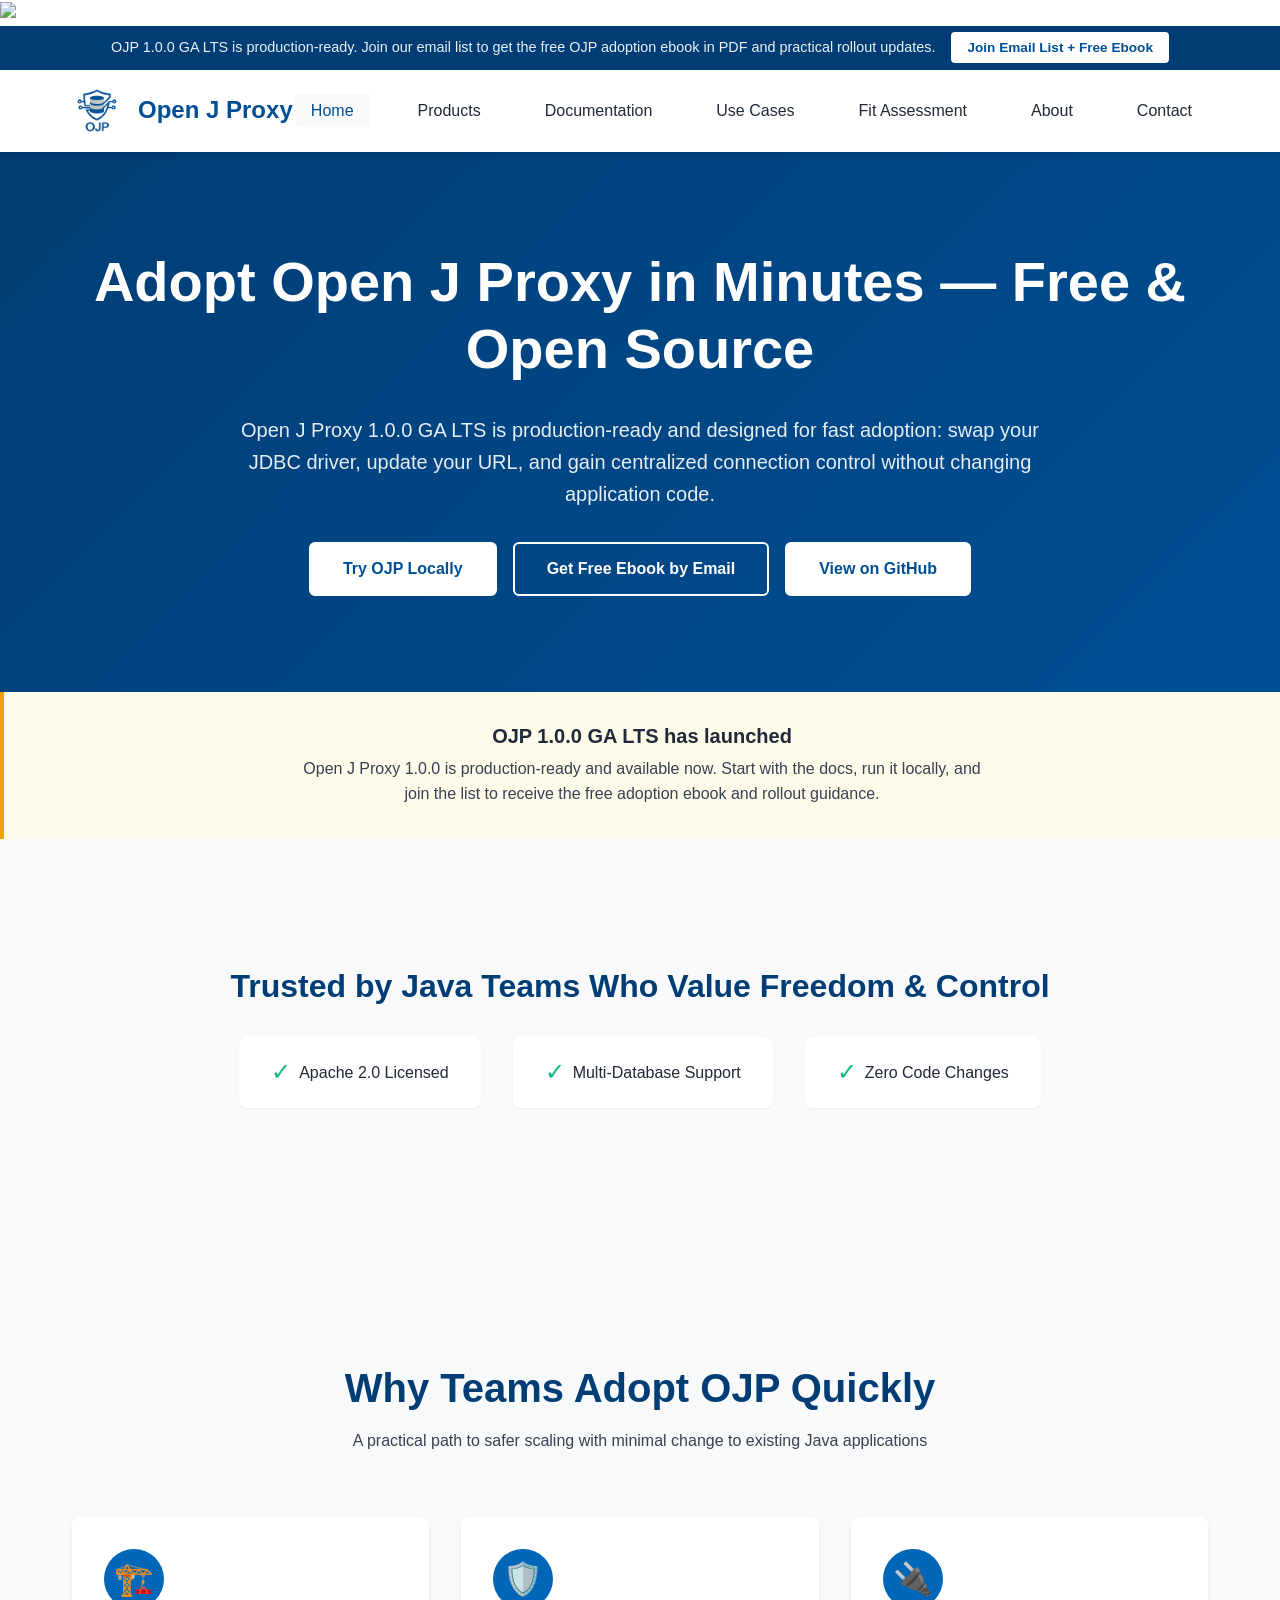
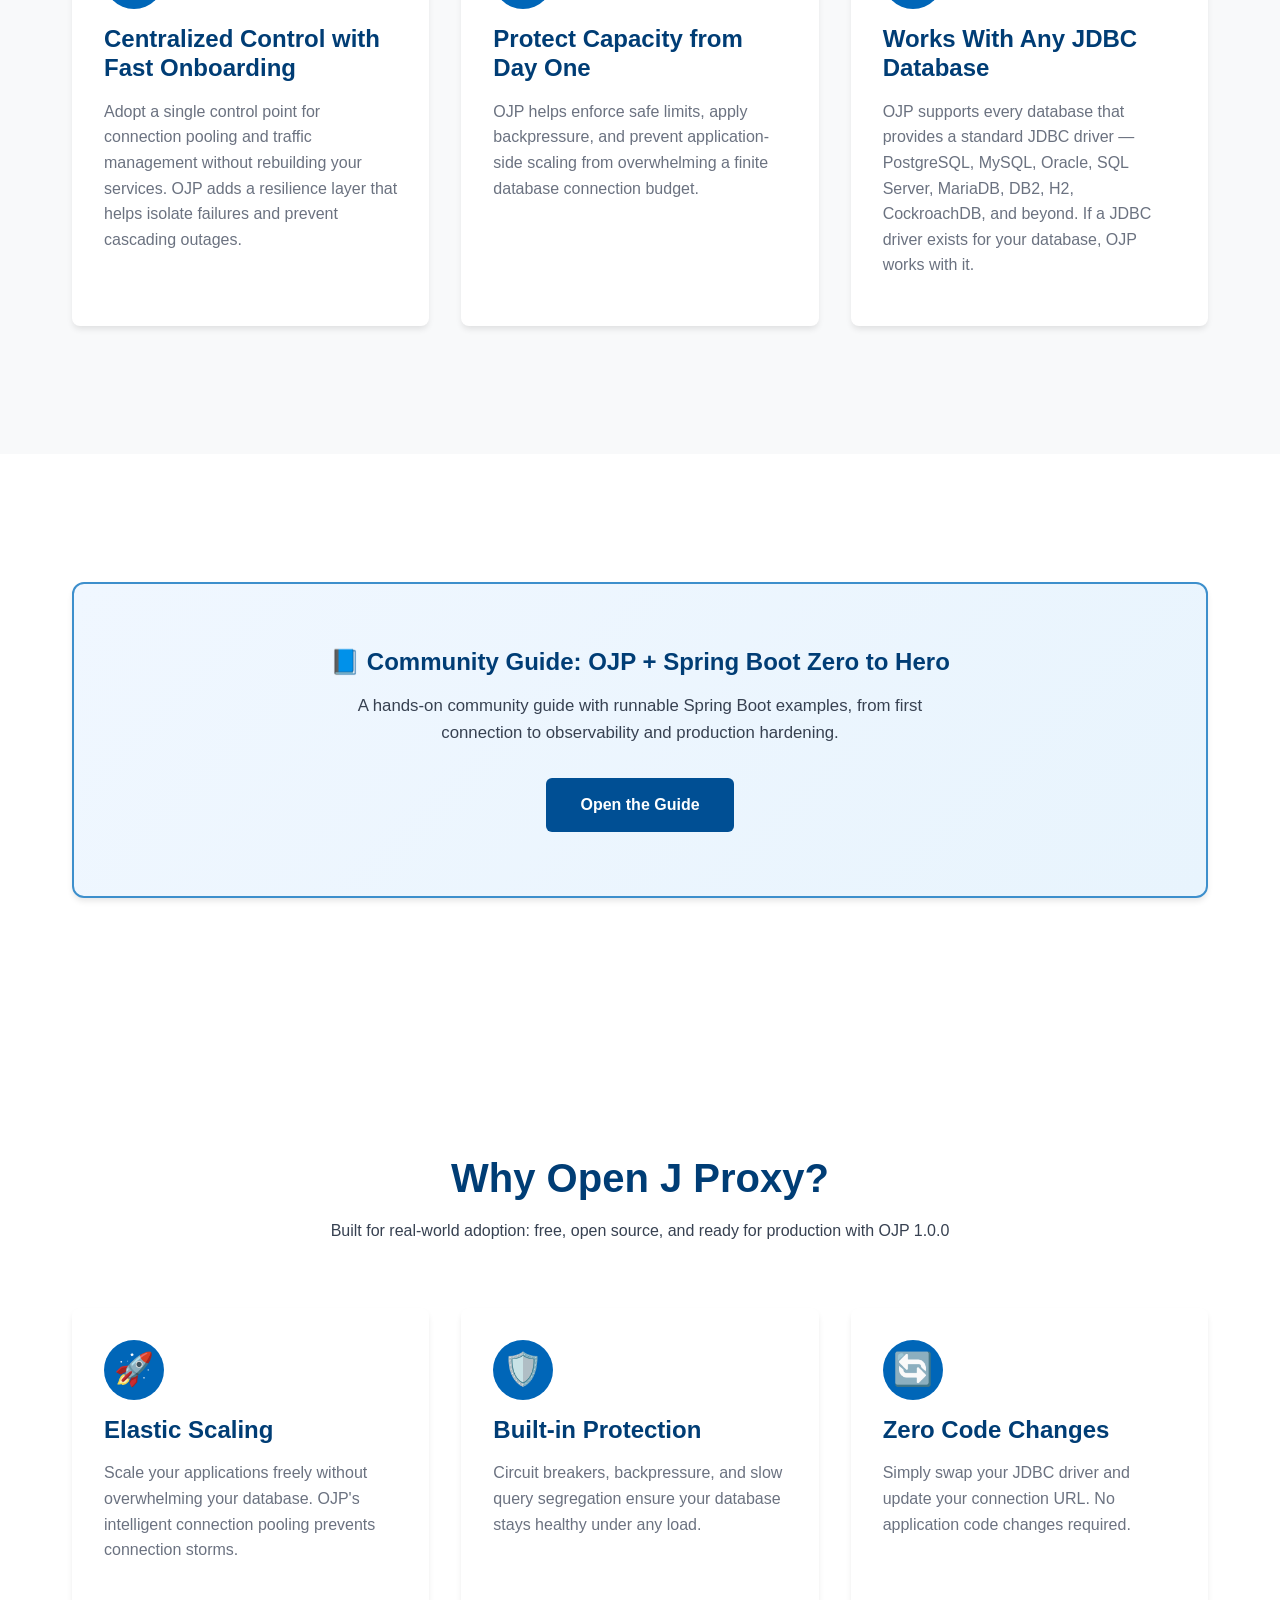
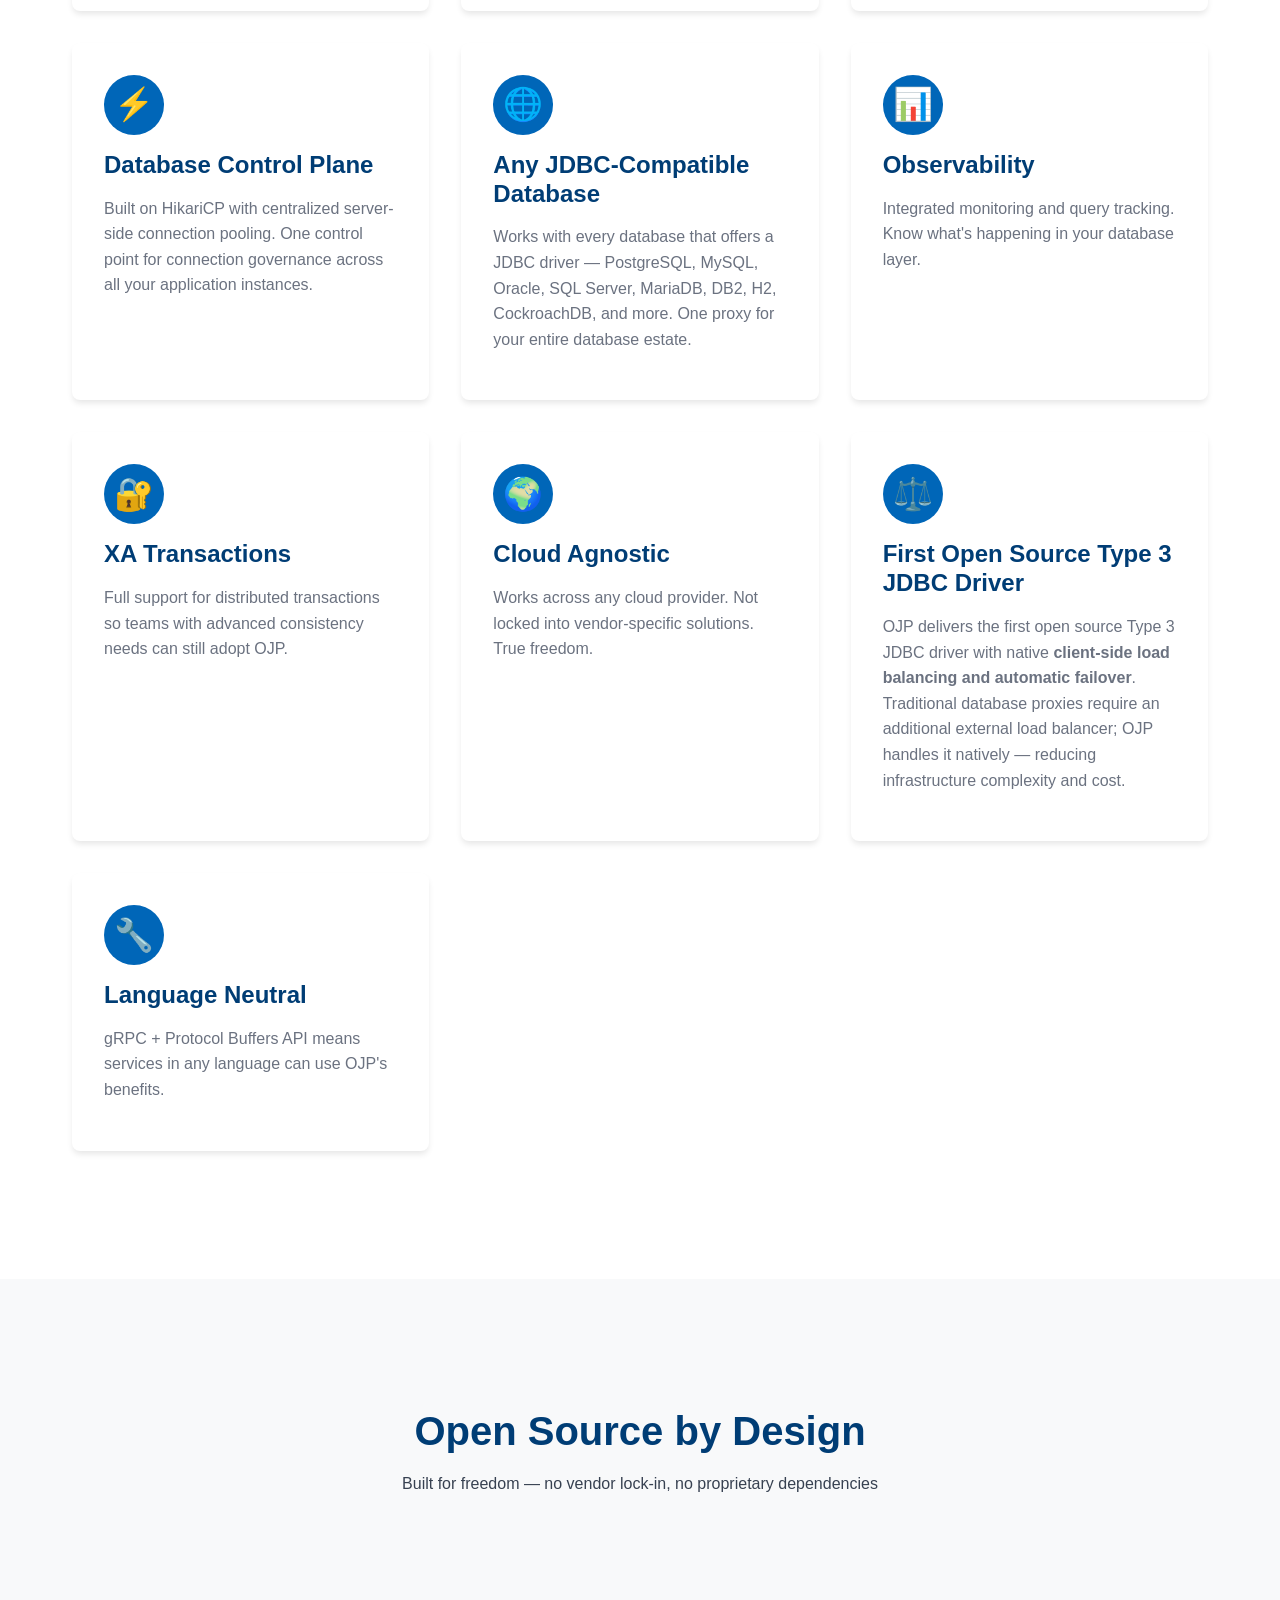
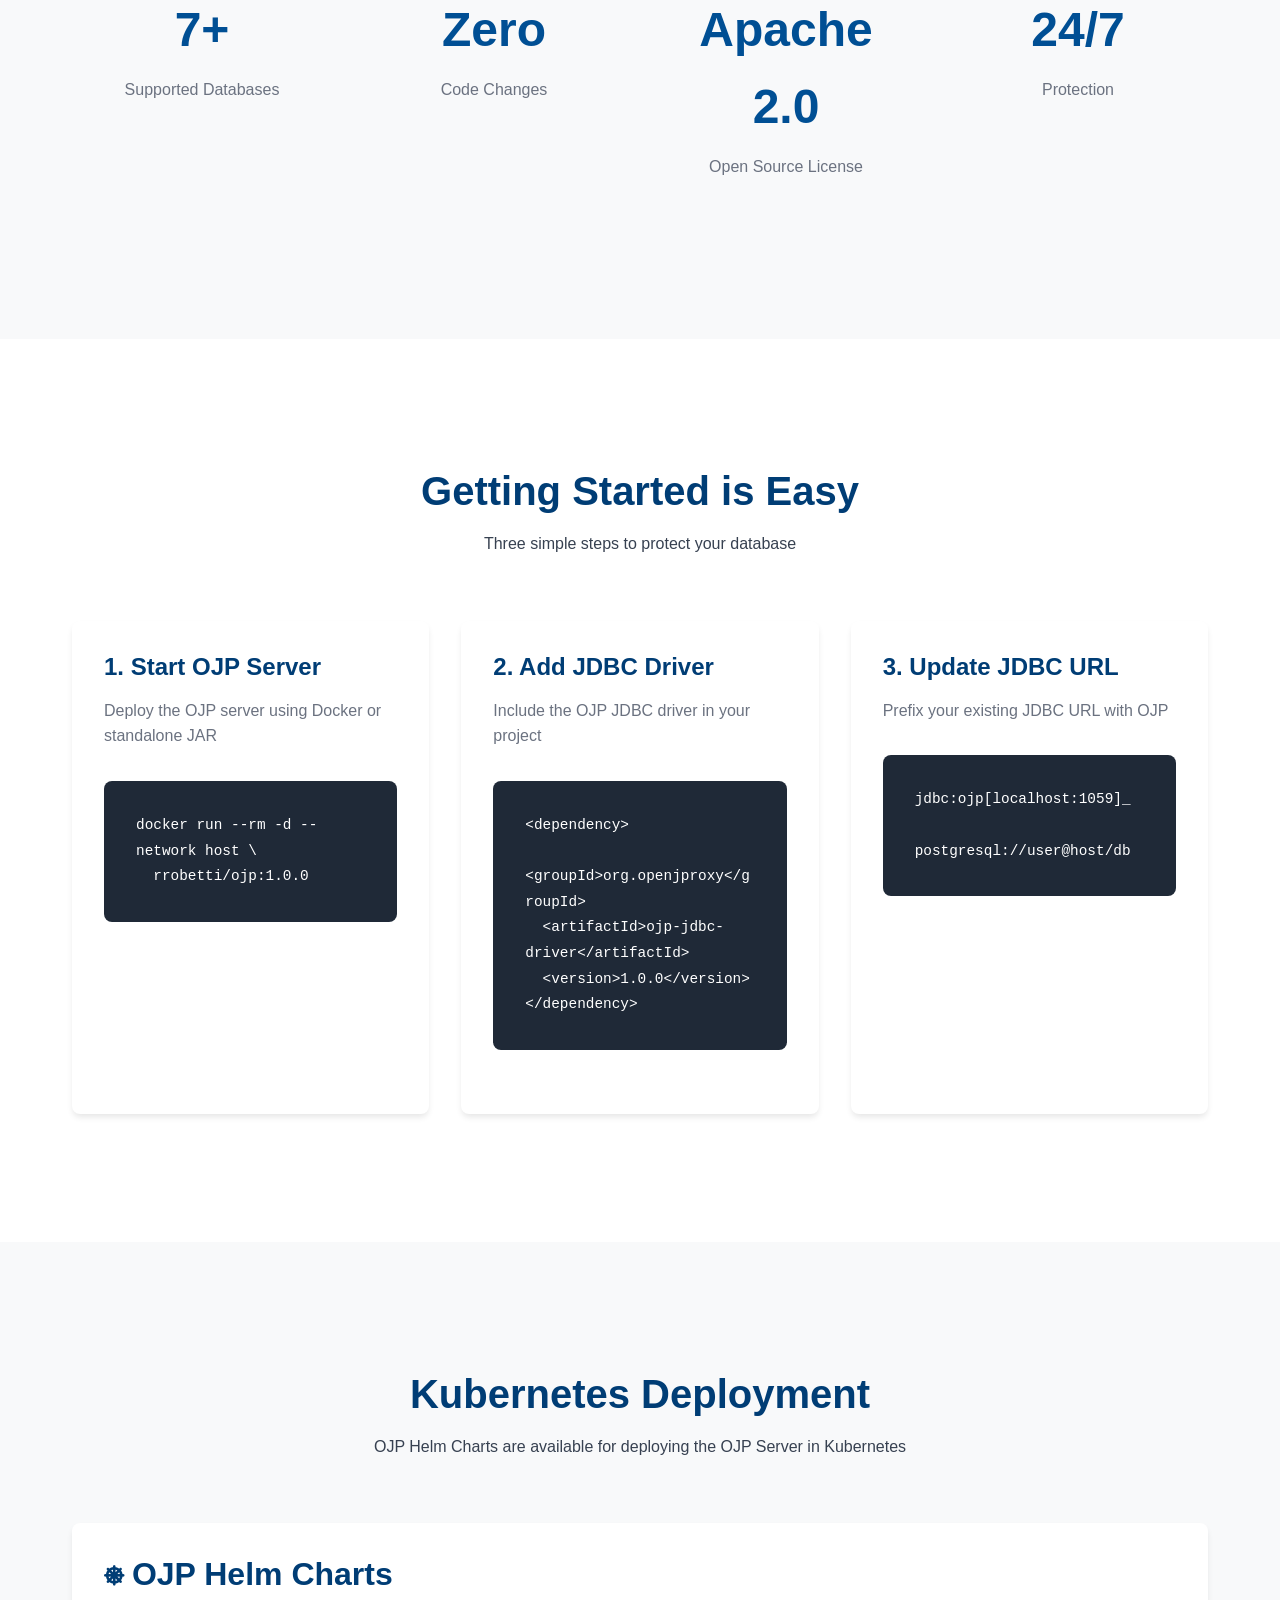
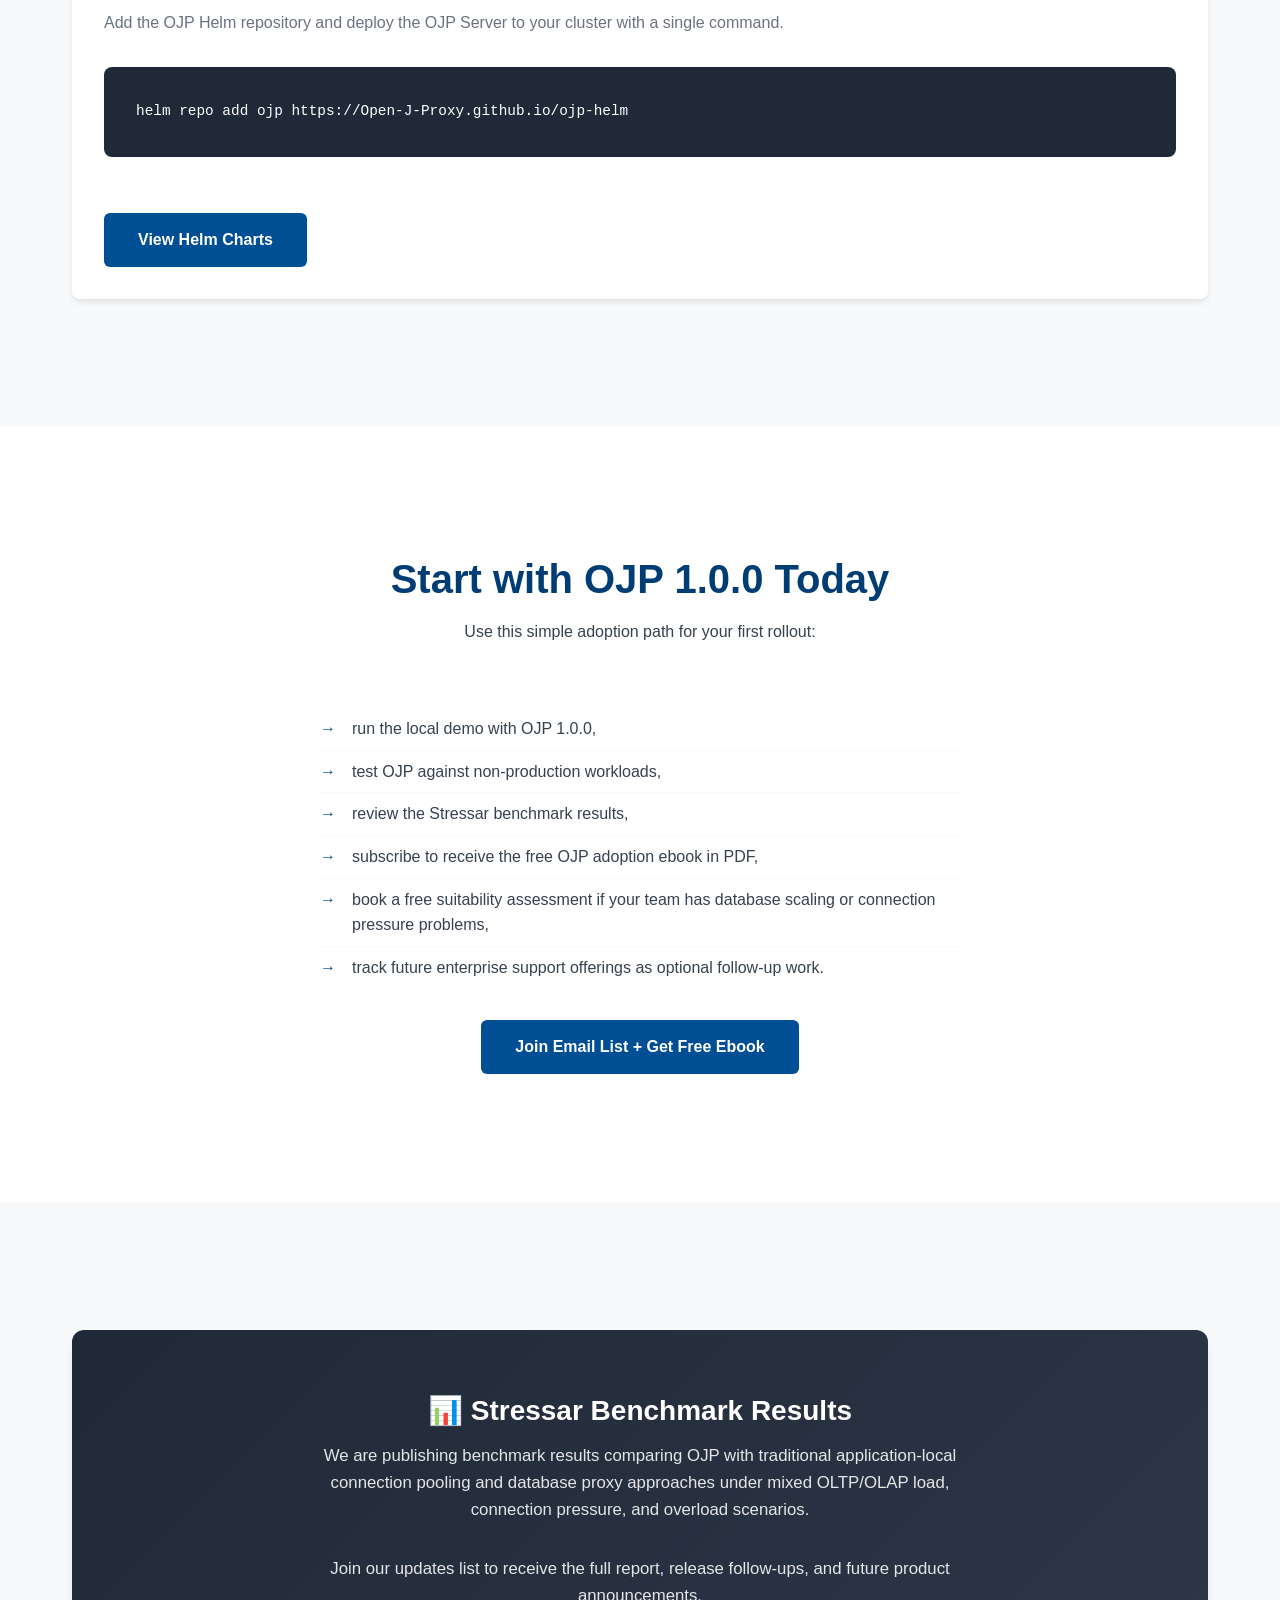
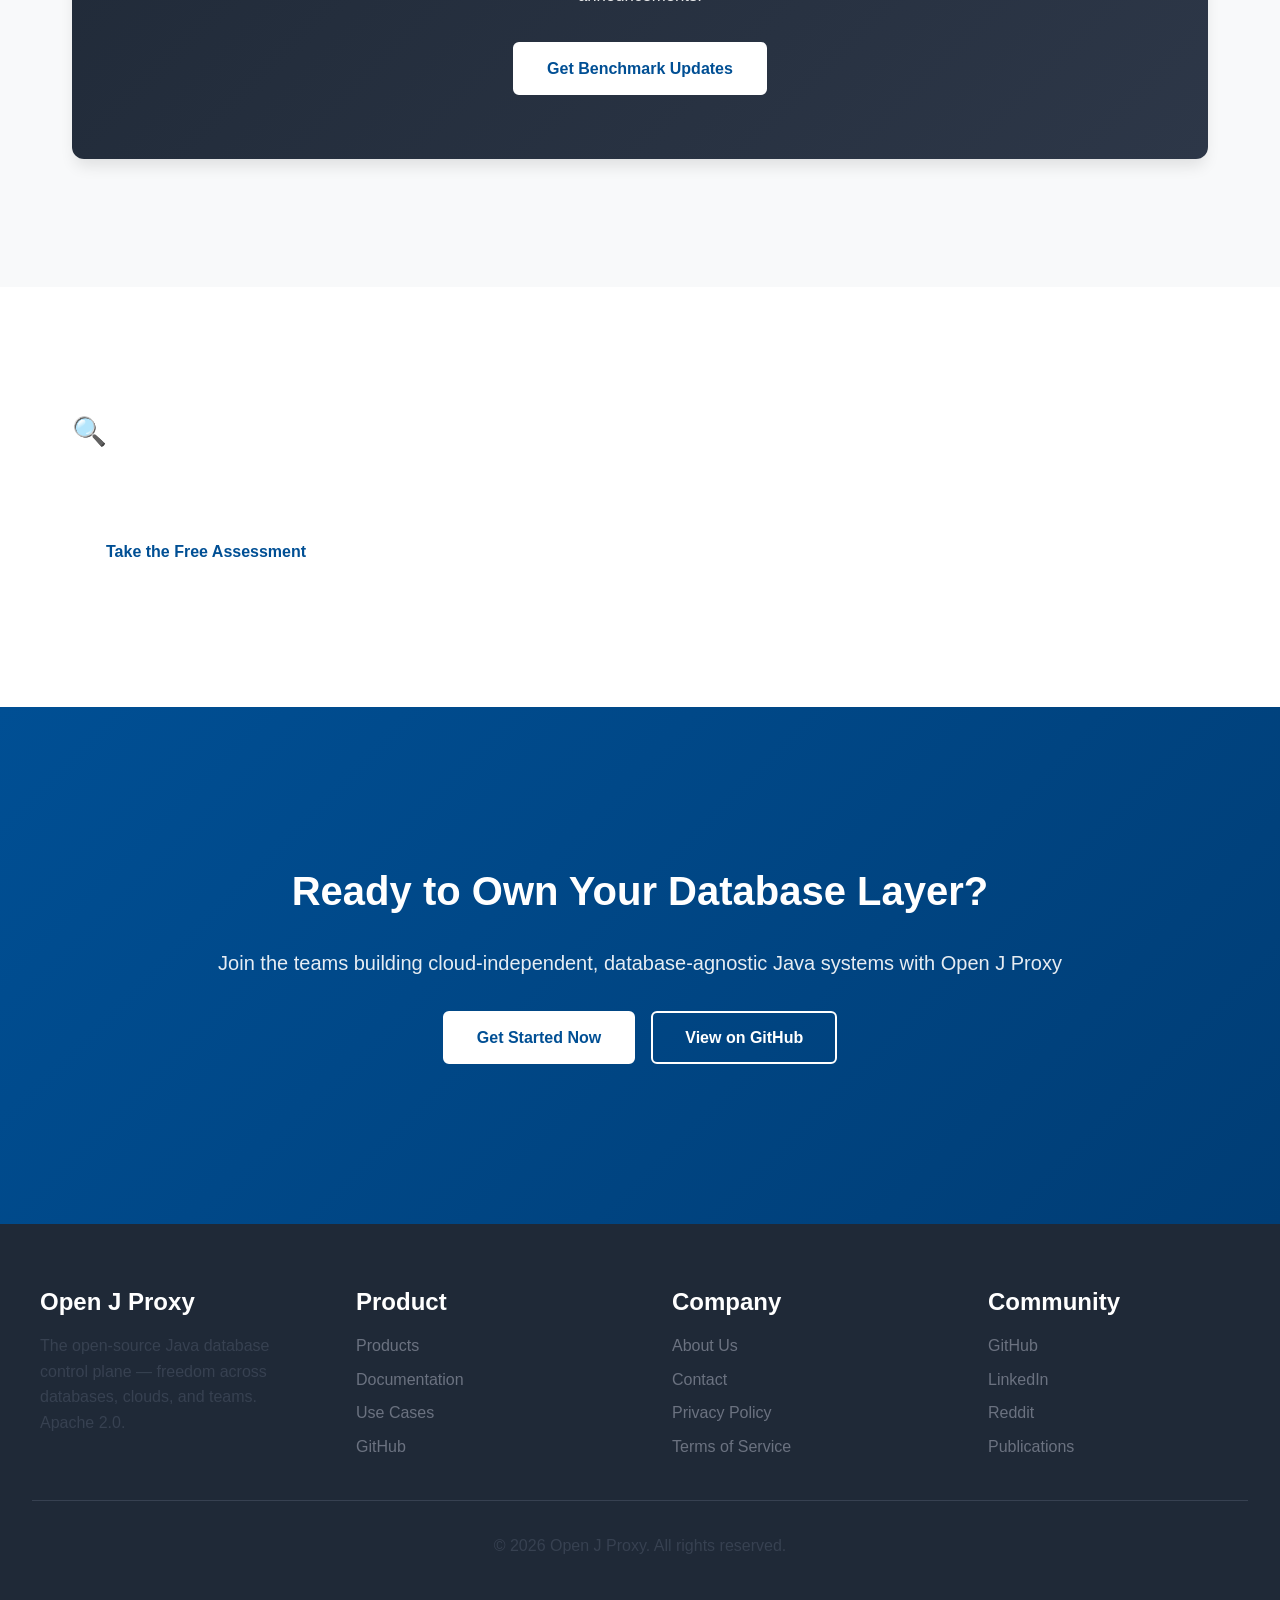
==== commit 14d62d9d: "Refocus website messaging on adoption and free ebook signup Co-authored-by: rrobetti <7221783+rrobet" ====
--- a/index.html
+++ b/index.html
@@ -20,8 +20,8 @@
     <img referrerpolicy="no-referrer-when-downgrade" src="https://static.scarf.sh/a.png?x-pxid=82ec1d5e-5a72-49a7-a8b5-2ca319a30778" />
     <!-- Top Banner -->
     <div class="top-banner">
-        <p>OJP 1.0.0 GA LTS is live. Watch the release video, explore the docs, and join our list for product updates and a free architecture assessment.</p>
-        <a href="redirect-ojp-lounch.html" class="btn-banner">Watch Release Video</a>
+        <p>OJP 1.0.0 GA LTS is production-ready. Join our email list to get the free OJP adoption ebook in PDF and practical rollout updates.</p>
+        <a href="https://e3b21e9a.sibforms.com/serve/[base64]" class="btn-banner" target="_blank">Join Email List + Free Ebook</a>
     </div>
 
     <!-- Header -->
@@ -54,12 +54,12 @@
     <!-- Hero Section -->
     <section class="hero">
         <div class="hero-container">
-            <h1>Protect your database from connection storms and overload</h1>
-            <p>Open J Proxy is an open-source database control plane for Java applications. It centralizes connection management, applies backpressure, isolates slow queries, and helps keep relational databases stable under pressure.</p>
+            <h1>Adopt Open J Proxy in Minutes — Free &amp; Open Source</h1>
+            <p>Open J Proxy 1.0.0 GA LTS is production-ready and designed for fast adoption: swap your JDBC driver, update your URL, and gain centralized connection control without changing application code.</p>
             <div class="hero-buttons">
                 <a href="documentation.html" class="btn btn-primary">Try OJP Locally</a>
-                <a href="https://e3b21e9a.sibforms.com/serve/[base64]" class="btn btn-secondary" target="_blank">Get Release Updates</a>
-                <a href="redirect-ojp-lounch.html" class="btn btn-primary">Watch the 1.0 Launch Video</a>
+                <a href="https://e3b21e9a.sibforms.com/serve/[base64]" class="btn btn-secondary" target="_blank">Get Free Ebook by Email</a>
+                <a href="https://github.com/Open-J-Proxy/ojp" class="btn btn-primary" target="_blank">View on GitHub</a>
             </div>
         </div>
     </section>
@@ -67,7 +67,7 @@
     <!-- Launch Notice -->
     <div class="beta-notice">
         <h3>OJP 1.0.0 GA LTS has launched</h3>
-        <p>Open J Proxy 1.0.0 is production-ready and available now. Watch the launch video, try the stable release locally, and use the docs to start planning your rollout.</p>
+        <p>Open J Proxy 1.0.0 is production-ready and available now. Start with the docs, run it locally, and join the list to receive the free adoption ebook and rollout guidance.</p>
     </div>
 
     <!-- Trust Signals -->
@@ -95,19 +95,19 @@
     <section class="section section-dark">
         <div class="container">
             <div class="section-title">
-                <h2>Why Use a Database Proxy?</h2>
-                <p>A proxy layer between your applications and database unlocks significant operational advantages</p>
+                <h2>Why Teams Adopt OJP Quickly</h2>
+                <p>A practical path to safer scaling with minimal change to existing Java applications</p>
             </div>
             <div class="features-grid">
                 <div class="feature-card">
                     <div class="feature-icon">🏗️</div>
-                    <h3>Centralised Control &amp; Resilience</h3>
-                    <p>A database proxy centralises connection pooling and traffic management, giving you a single governance point for all database access. It also acts as a resilience layer — isolating application instances from database failures and preventing cascading outages, so your application stays stable under pressure.</p>
+                    <h3>Centralized Control with Fast Onboarding</h3>
+                    <p>Adopt a single control point for connection pooling and traffic management without rebuilding your services. OJP adds a resilience layer that helps isolate failures and prevent cascading outages.</p>
                 </div>
                 <div class="feature-card">
                     <div class="feature-icon">🛡️</div>
-                    <h3>Use database capacity more safely</h3>
-                    <p>OJP does not make your database infinite. It helps enforce safe limits, apply backpressure, and prevent application-side scaling from overwhelming a finite database connection budget.</p>
+                    <h3>Protect Capacity from Day One</h3>
+                    <p>OJP helps enforce safe limits, apply backpressure, and prevent application-side scaling from overwhelming a finite database connection budget.</p>
                 </div>
                 <div class="feature-card">
                     <div class="feature-icon">🔌</div>
@@ -134,7 +134,7 @@
         <div class="container">
             <div class="section-title">
                 <h2>Why Open J Proxy?</h2>
-                <p>OJP goes further than traditional database proxies — delivering unique capabilities no other open source solution provides</p>
+                <p>Built for real-world adoption: free, open source, and ready for production with OJP 1.0.0</p>
             </div>
             <div class="features-grid">
                 <div class="feature-card">
@@ -170,7 +170,7 @@
                 <div class="feature-card">
                     <div class="feature-icon">🔐</div>
                     <h3>XA Transactions</h3>
-                    <p>Full support for distributed transactions. Build reliable, scalable enterprise systems.</p>
+                    <p>Full support for distributed transactions so teams with advanced consistency needs can still adopt OJP.</p>
                 </div>
                 <div class="feature-card">
                     <div class="feature-icon">🌍</div>
@@ -274,18 +274,19 @@
     <section class="section section-light">
         <div class="container">
             <div class="section-title">
-                <h2>OJP 1.0.0 Is Ready</h2>
-                <p>OJP 1.0.0 GA LTS is available now. A great way to get started is to:</p>
+                <h2>Start with OJP 1.0.0 Today</h2>
+                <p>Use this simple adoption path for your first rollout:</p>
             </div>
             <ul class="before-100-list">
                 <li>run the local demo with OJP 1.0.0,</li>
+                <li>test OJP against non-production workloads,</li>
                 <li>review the Stressar benchmark results,</li>
-                <li>test OJP against non-production workloads,</li>
-                <li>watch the release video,</li>
-                <li>book a free suitability assessment if your team has database scaling or connection pressure problems.</li>
+                <li>subscribe to receive the free OJP adoption ebook in PDF,</li>
+                <li>book a free suitability assessment if your team has database scaling or connection pressure problems,</li>
+                <li>track future enterprise support offerings as optional follow-up work.</li>
             </ul>
             <div style="text-align: center; margin-top: 2rem;">
-                <a href="redirect-ojp-lounch.html" class="btn btn-blue">Watch the Release Video</a>
+                <a href="https://e3b21e9a.sibforms.com/serve/[base64]" class="btn btn-blue" target="_blank">Join Email List + Get Free Ebook</a>
             </div>
         </div>
     </section>
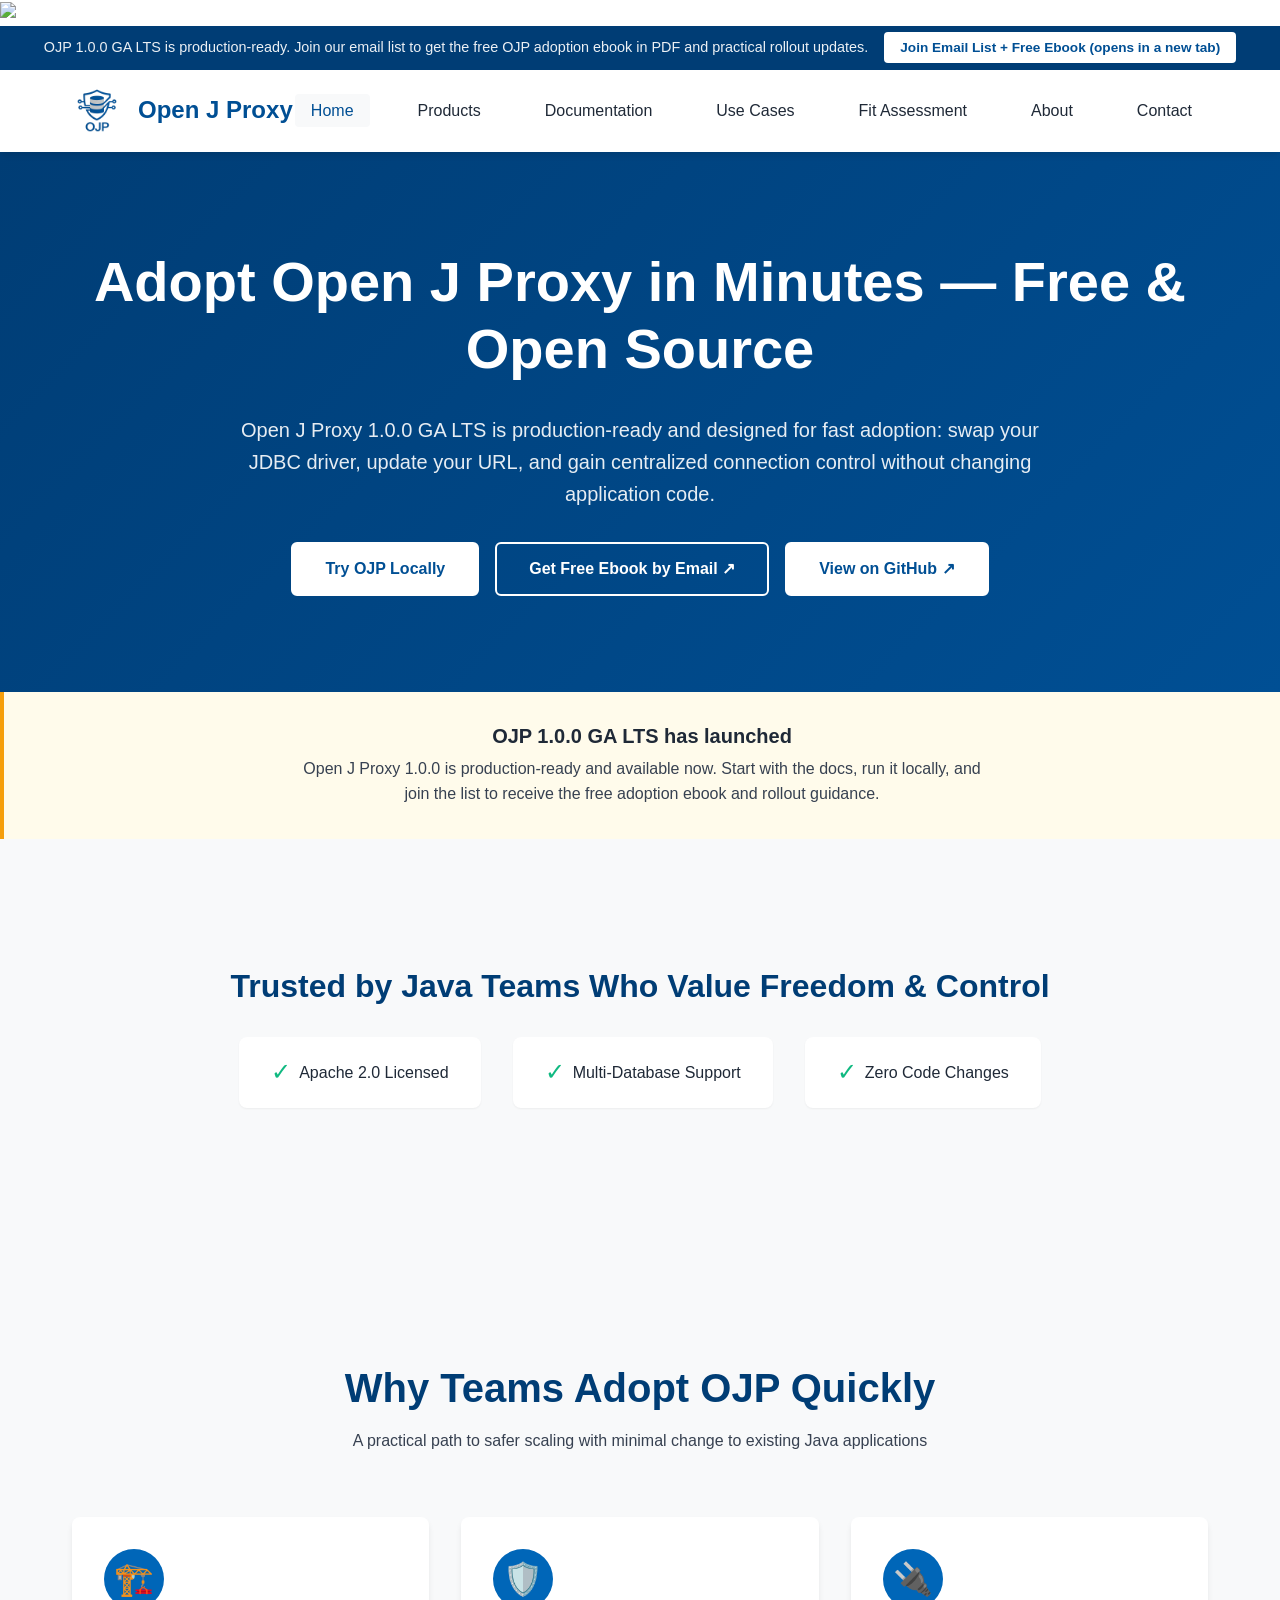
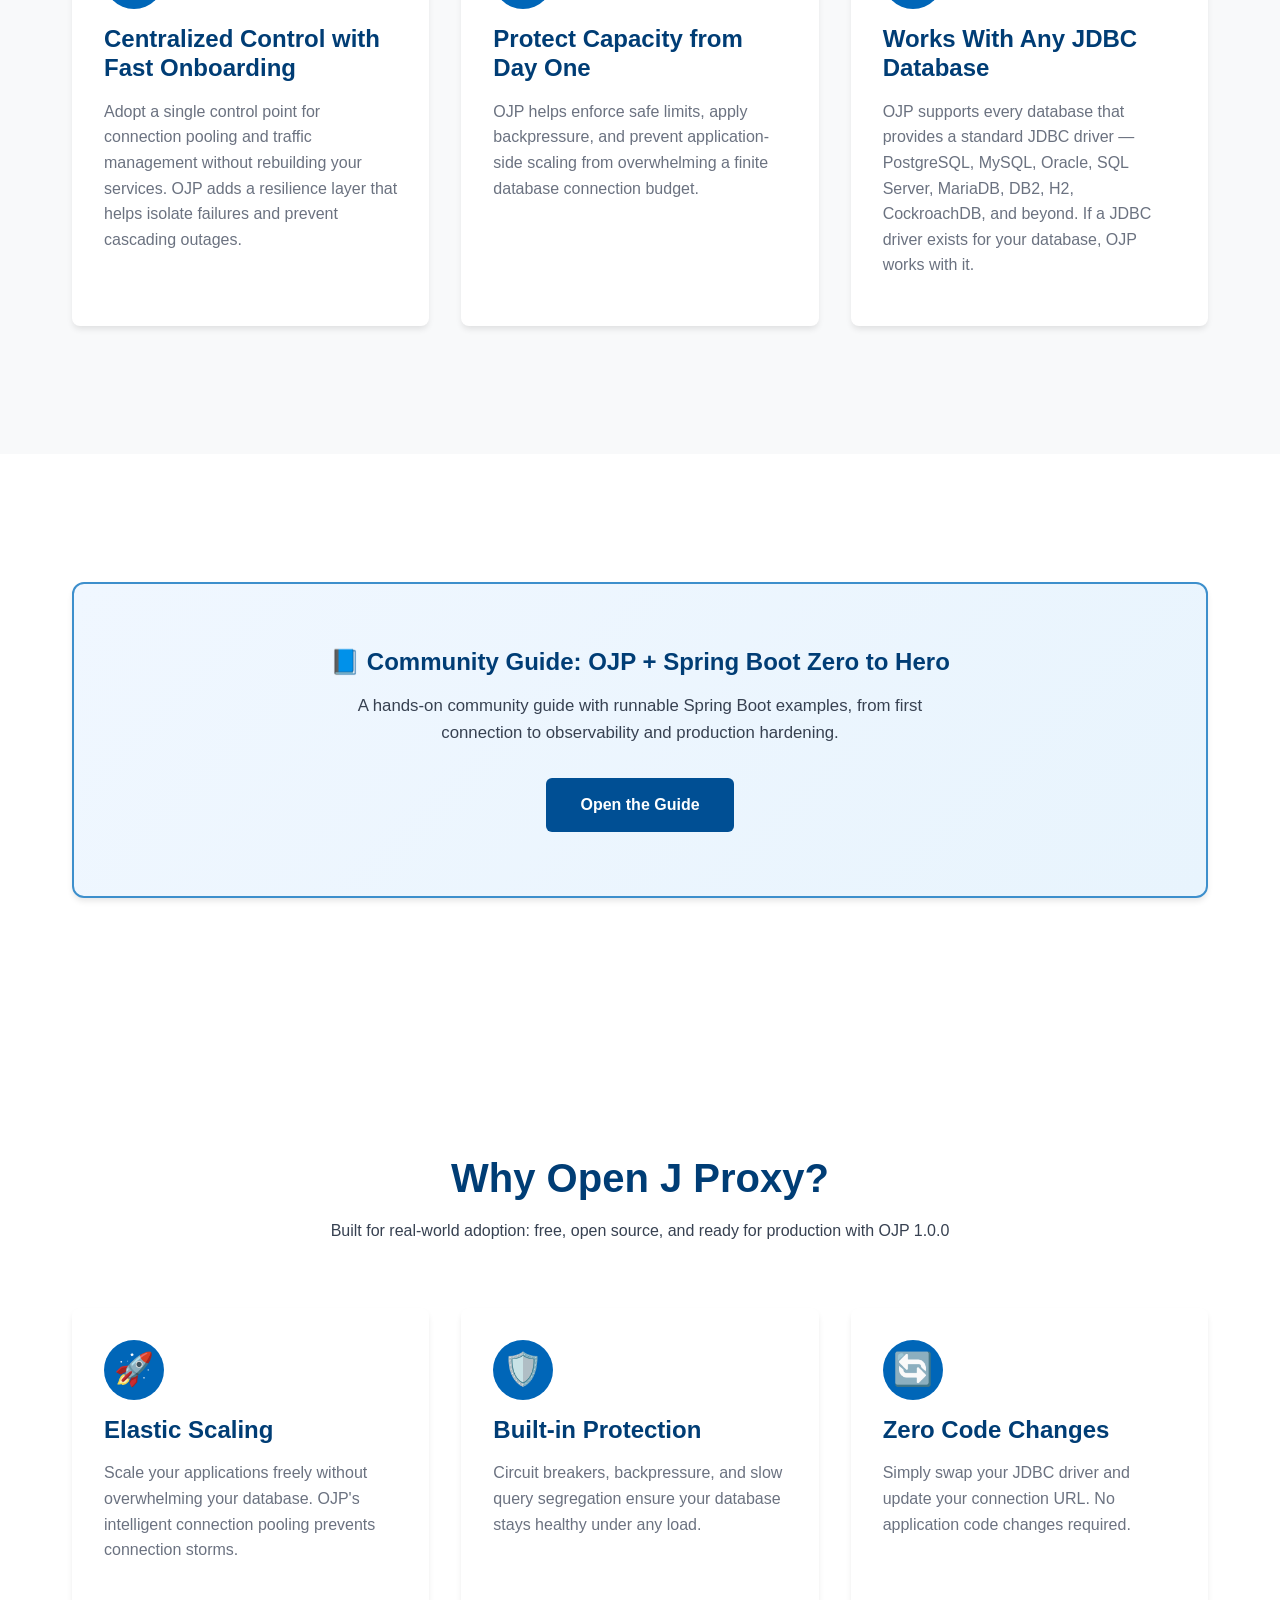
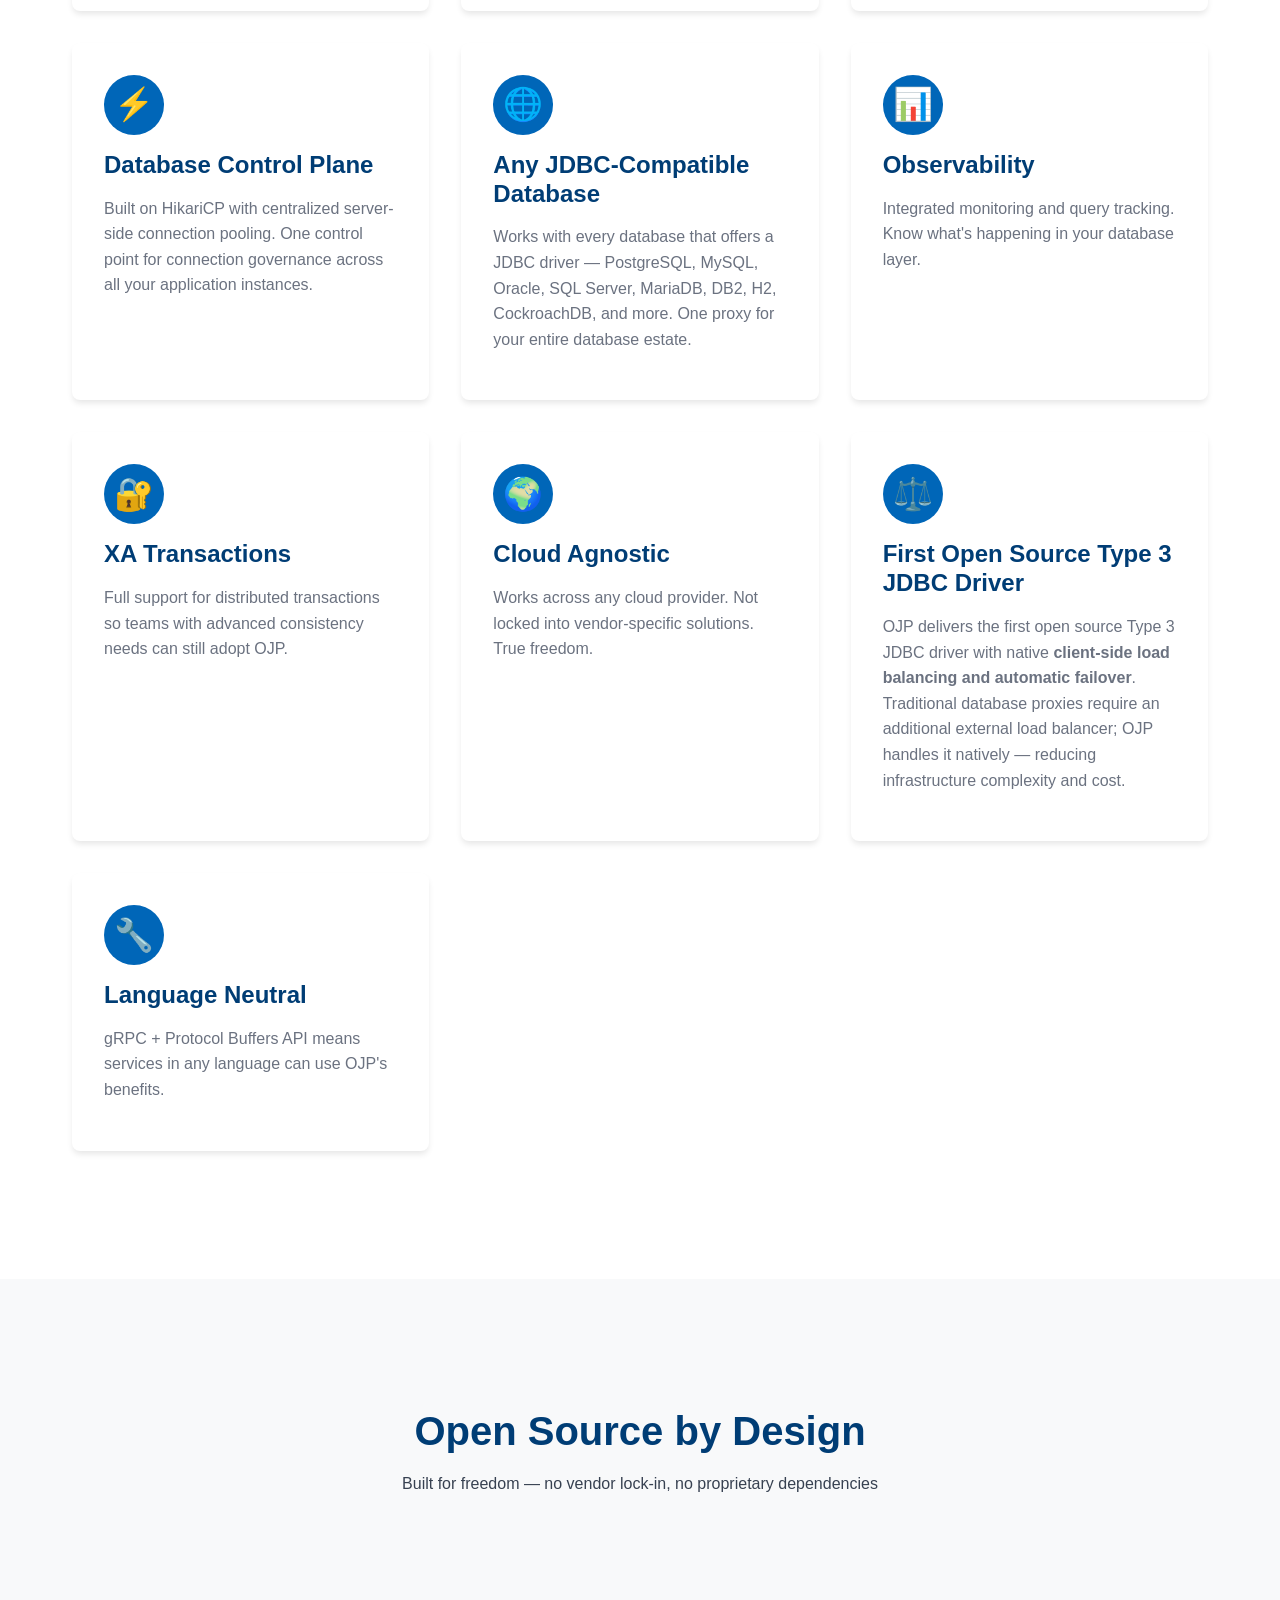
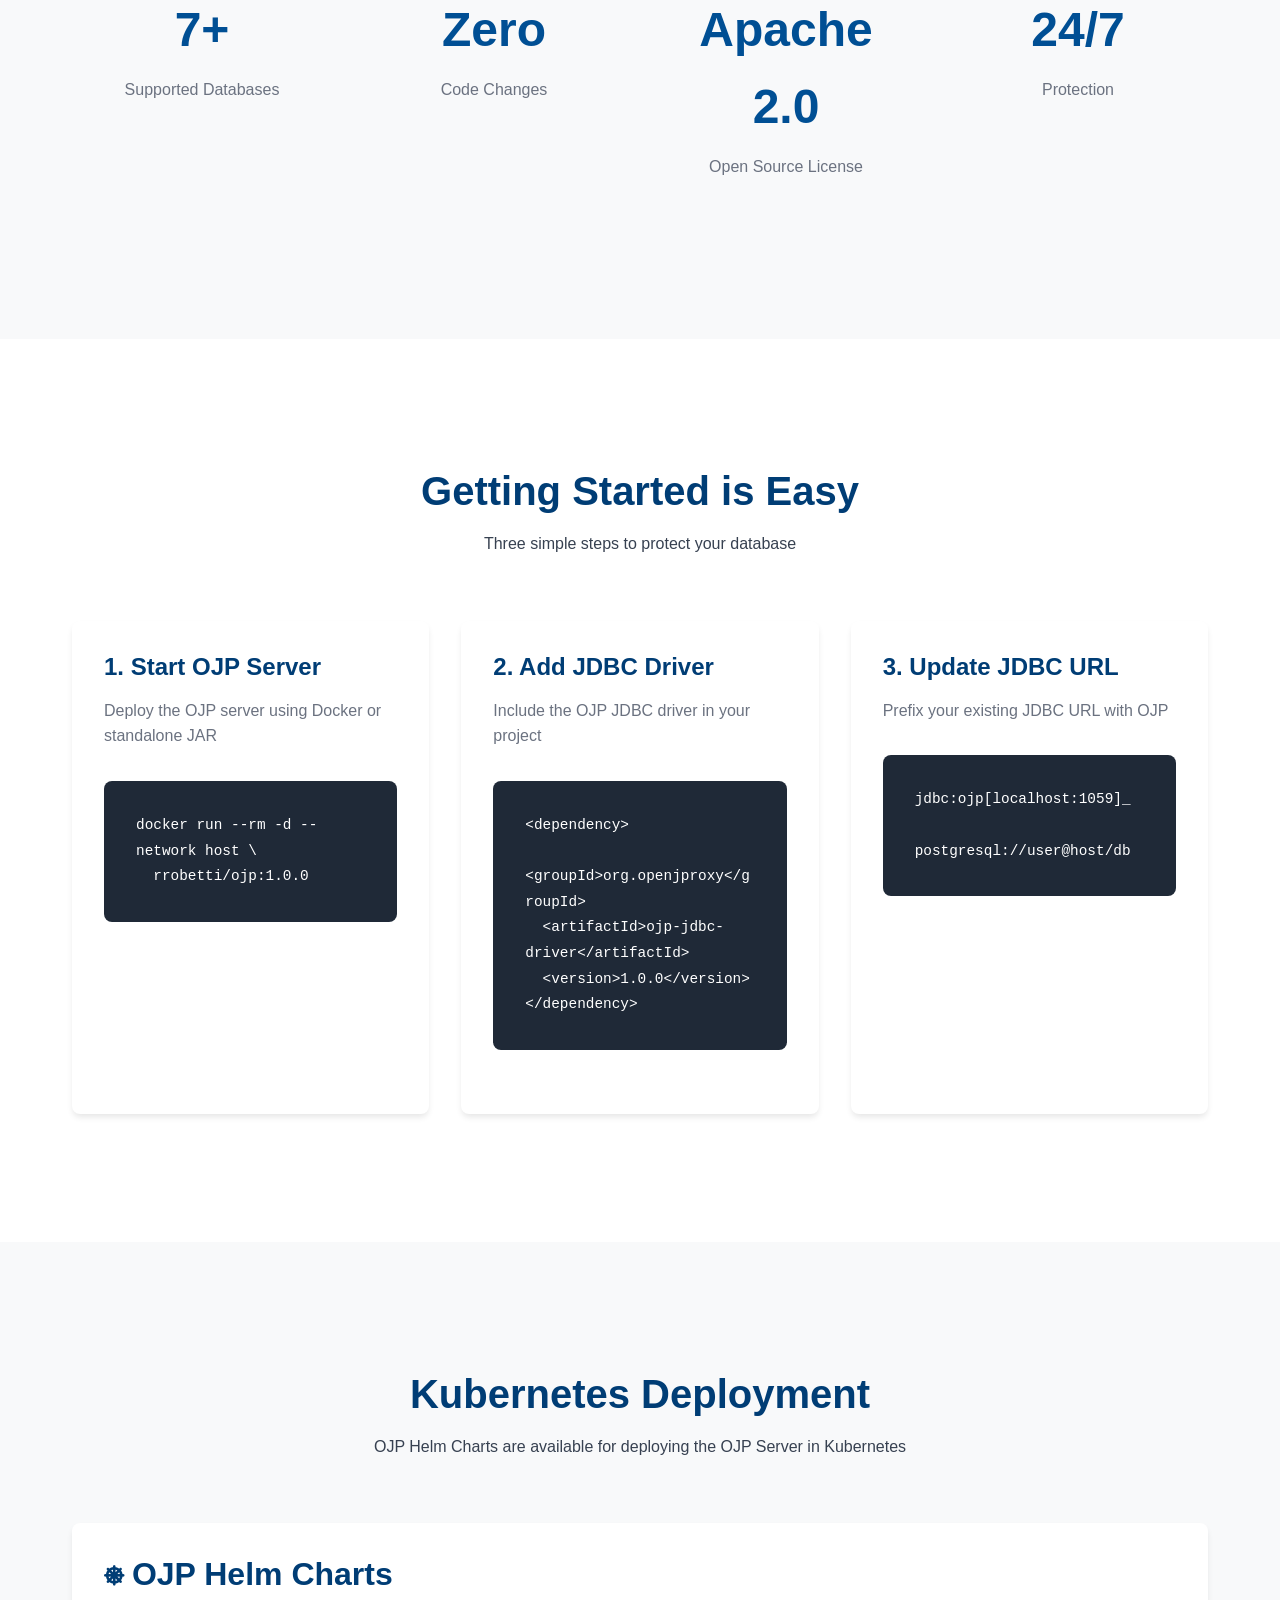
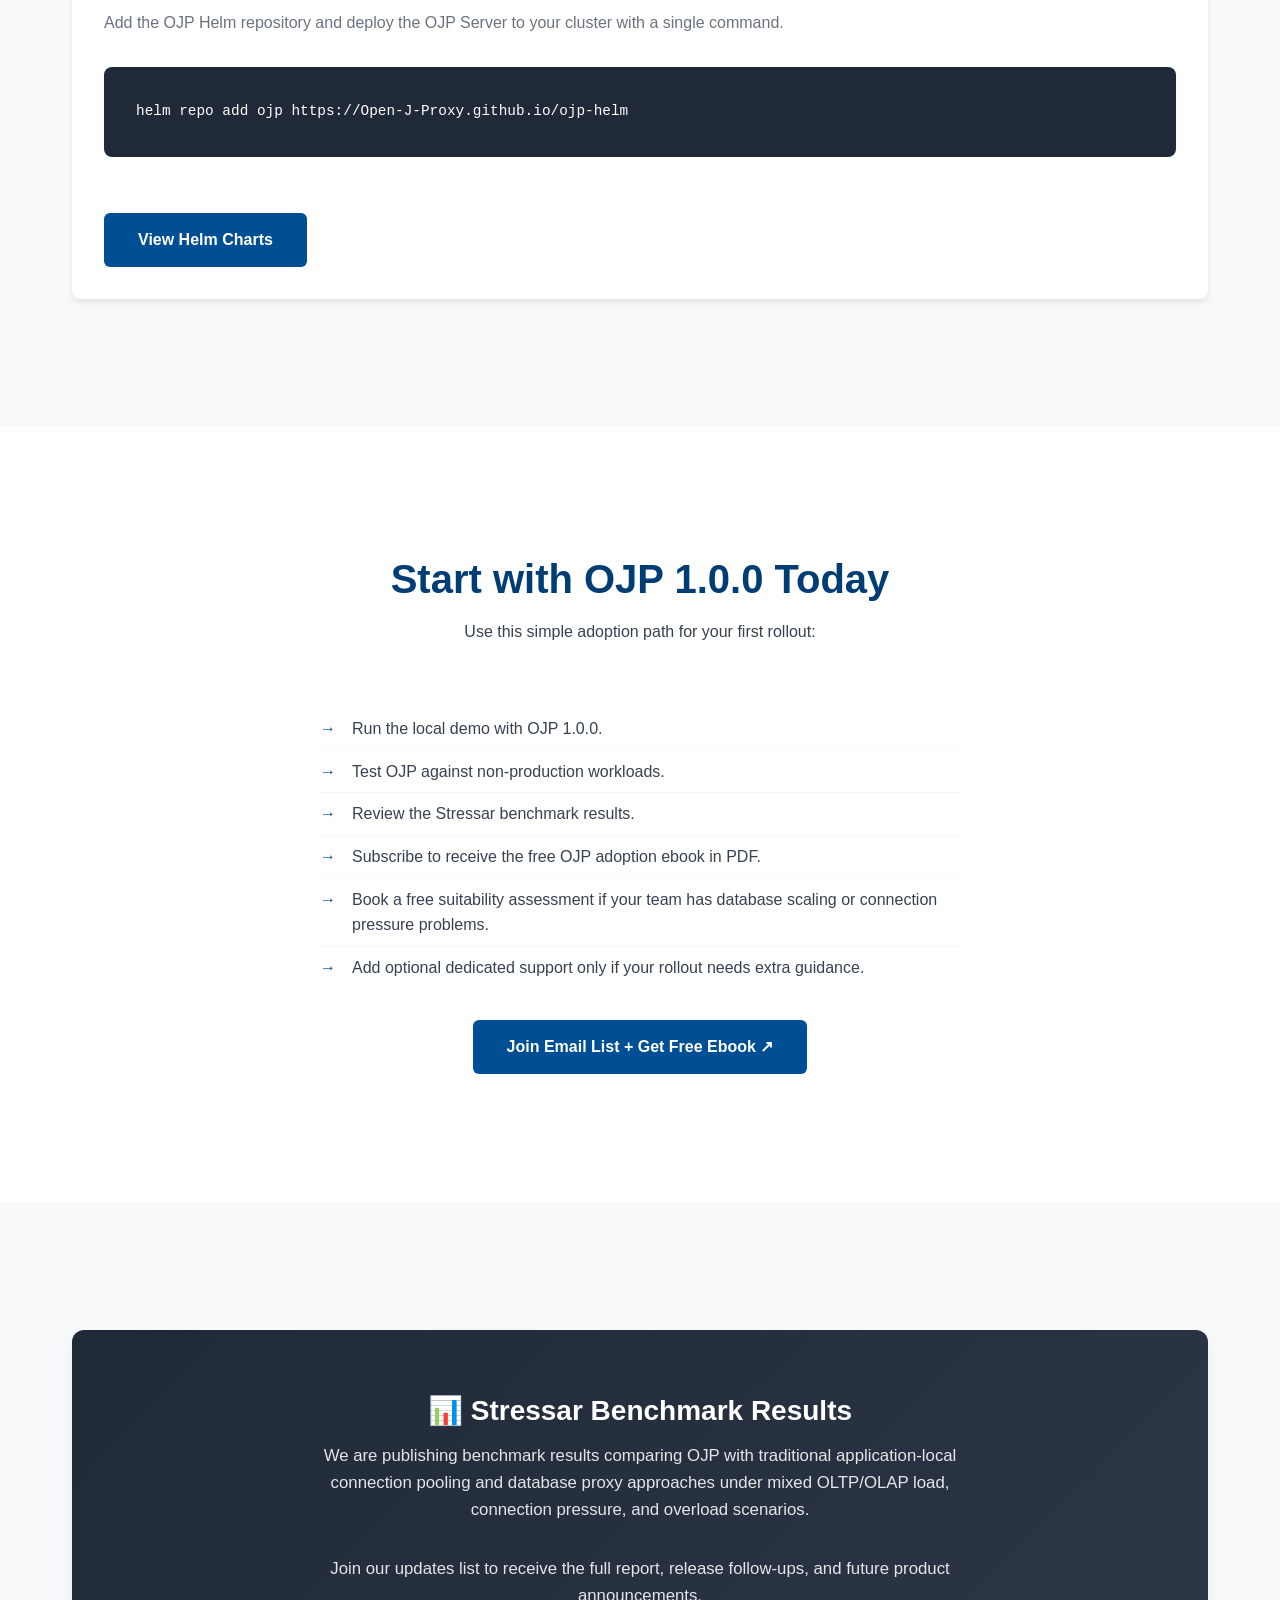
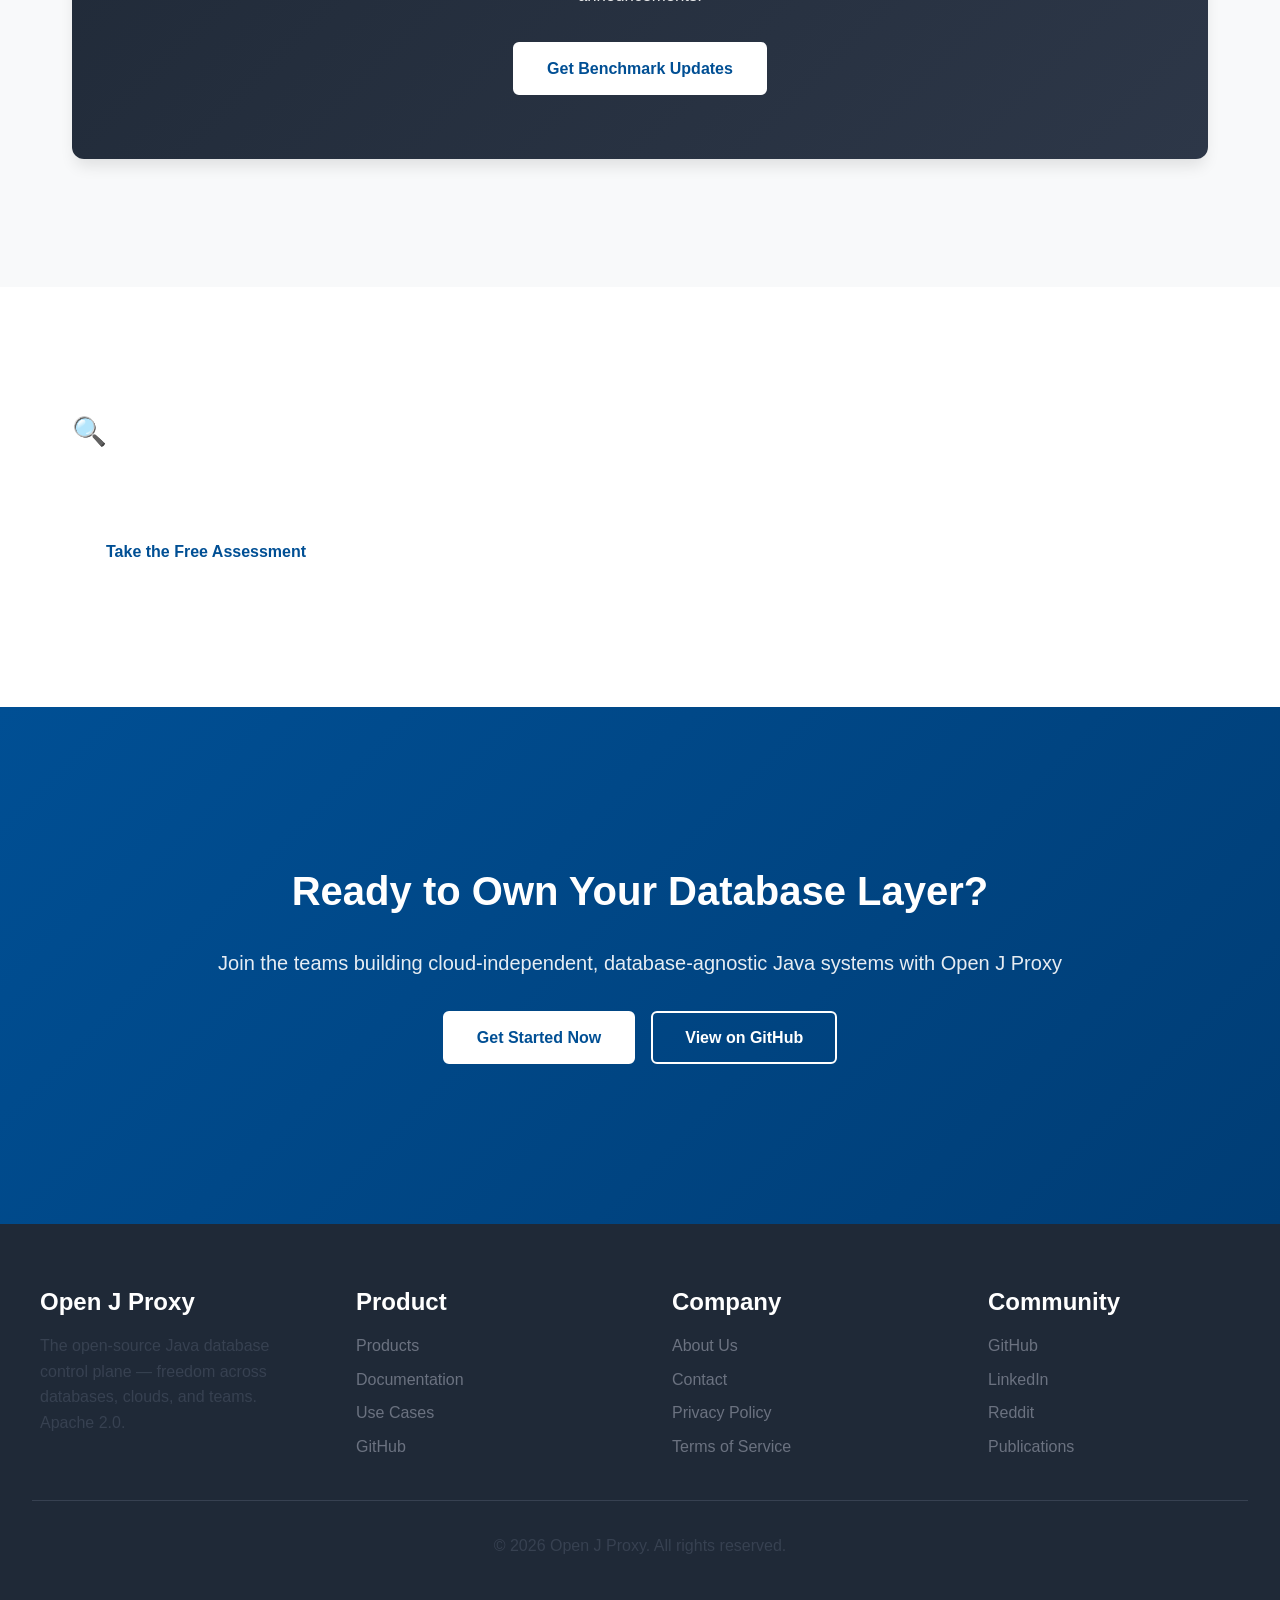
==== commit 92746a02: "Shift site messaging to adoption-first ebook signup Co-authored-by: rrobetti <7221783+rrobetti@users" ====
--- a/index.html
+++ b/index.html
@@ -21,7 +21,7 @@
     <!-- Top Banner -->
     <div class="top-banner">
         <p>OJP 1.0.0 GA LTS is production-ready. Join our email list to get the free OJP adoption ebook in PDF and practical rollout updates.</p>
-        <a href="https://e3b21e9a.sibforms.com/serve/[base64]" class="btn-banner" target="_blank">Join Email List + Free Ebook</a>
+        <a href="https://e3b21e9a.sibforms.com/serve/[base64]" class="btn-banner" target="_blank" rel="noopener noreferrer" aria-label="Join Email List + Free Ebook (opens in a new tab)">Join Email List + Free Ebook (opens in a new tab)</a>
     </div>
 
     <!-- Header -->
@@ -58,8 +58,8 @@
             <p>Open J Proxy 1.0.0 GA LTS is production-ready and designed for fast adoption: swap your JDBC driver, update your URL, and gain centralized connection control without changing application code.</p>
             <div class="hero-buttons">
                 <a href="documentation.html" class="btn btn-primary">Try OJP Locally</a>
-                <a href="https://e3b21e9a.sibforms.com/serve/[base64]" class="btn btn-secondary" target="_blank">Get Free Ebook by Email</a>
-                <a href="https://github.com/Open-J-Proxy/ojp" class="btn btn-primary" target="_blank">View on GitHub</a>
+                <a href="https://e3b21e9a.sibforms.com/serve/[base64]" class="btn btn-secondary" target="_blank" rel="noopener noreferrer" aria-label="Get Free Ebook by Email">Get Free Ebook by Email ↗</a>
+                <a href="https://github.com/Open-J-Proxy/ojp" class="btn btn-primary" target="_blank" rel="noopener noreferrer" aria-label="View on GitHub">View on GitHub ↗</a>
             </div>
         </div>
     </section>
@@ -278,15 +278,15 @@
                 <p>Use this simple adoption path for your first rollout:</p>
             </div>
             <ul class="before-100-list">
-                <li>run the local demo with OJP 1.0.0,</li>
-                <li>test OJP against non-production workloads,</li>
-                <li>review the Stressar benchmark results,</li>
-                <li>subscribe to receive the free OJP adoption ebook in PDF,</li>
-                <li>book a free suitability assessment if your team has database scaling or connection pressure problems,</li>
-                <li>track future enterprise support offerings as optional follow-up work.</li>
+                <li>Run the local demo with OJP 1.0.0.</li>
+                <li>Test OJP against non-production workloads.</li>
+                <li>Review the Stressar benchmark results.</li>
+                <li>Subscribe to receive the free OJP adoption ebook in PDF.</li>
+                <li>Book a free suitability assessment if your team has database scaling or connection pressure problems.</li>
+                <li>Add optional dedicated support only if your rollout needs extra guidance.</li>
             </ul>
             <div style="text-align: center; margin-top: 2rem;">
-                <a href="https://e3b21e9a.sibforms.com/serve/[base64]" class="btn btn-blue" target="_blank">Join Email List + Get Free Ebook</a>
+                <a href="https://e3b21e9a.sibforms.com/serve/[base64]" class="btn btn-blue" target="_blank" rel="noopener noreferrer" aria-label="Join Email List + Get Free Ebook (opens in a new tab)">Join Email List + Get Free Ebook ↗</a>
             </div>
         </div>
     </section>
--- a/css/style.css
+++ b/css/style.css
@@ -1021,6 +1021,11 @@
 .mb-2 { margin-bottom: var(--spacing-md); }
 .mb-3 { margin-bottom: var(--spacing-lg); }
 
+.solution-label {
+    margin-top: 1.5rem;
+    margin-bottom: 0.5rem;
+}
+
 
 /* Button group for side-by-side action buttons */
 .btn-group {
@@ -1161,4 +1166,3 @@
     color: var(--gray);
     margin-bottom: var(--spacing-sm);
 }
-
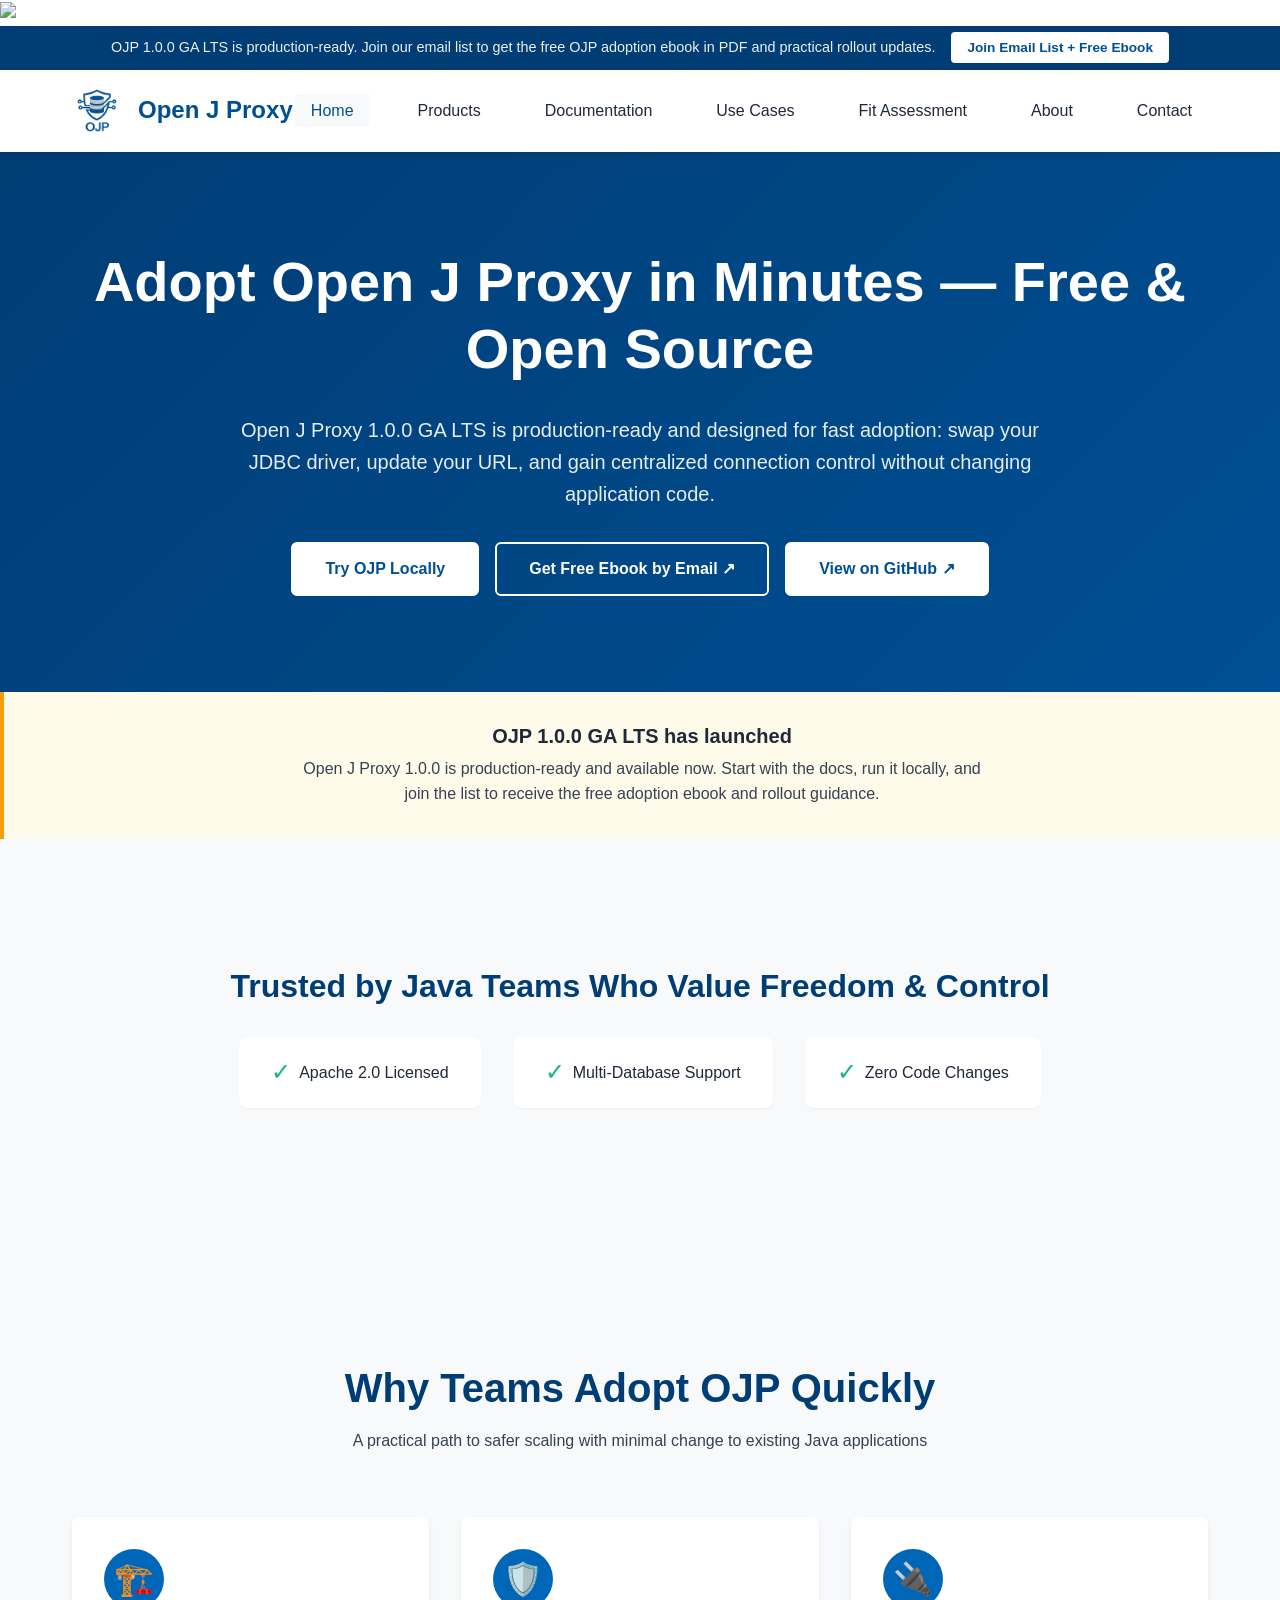
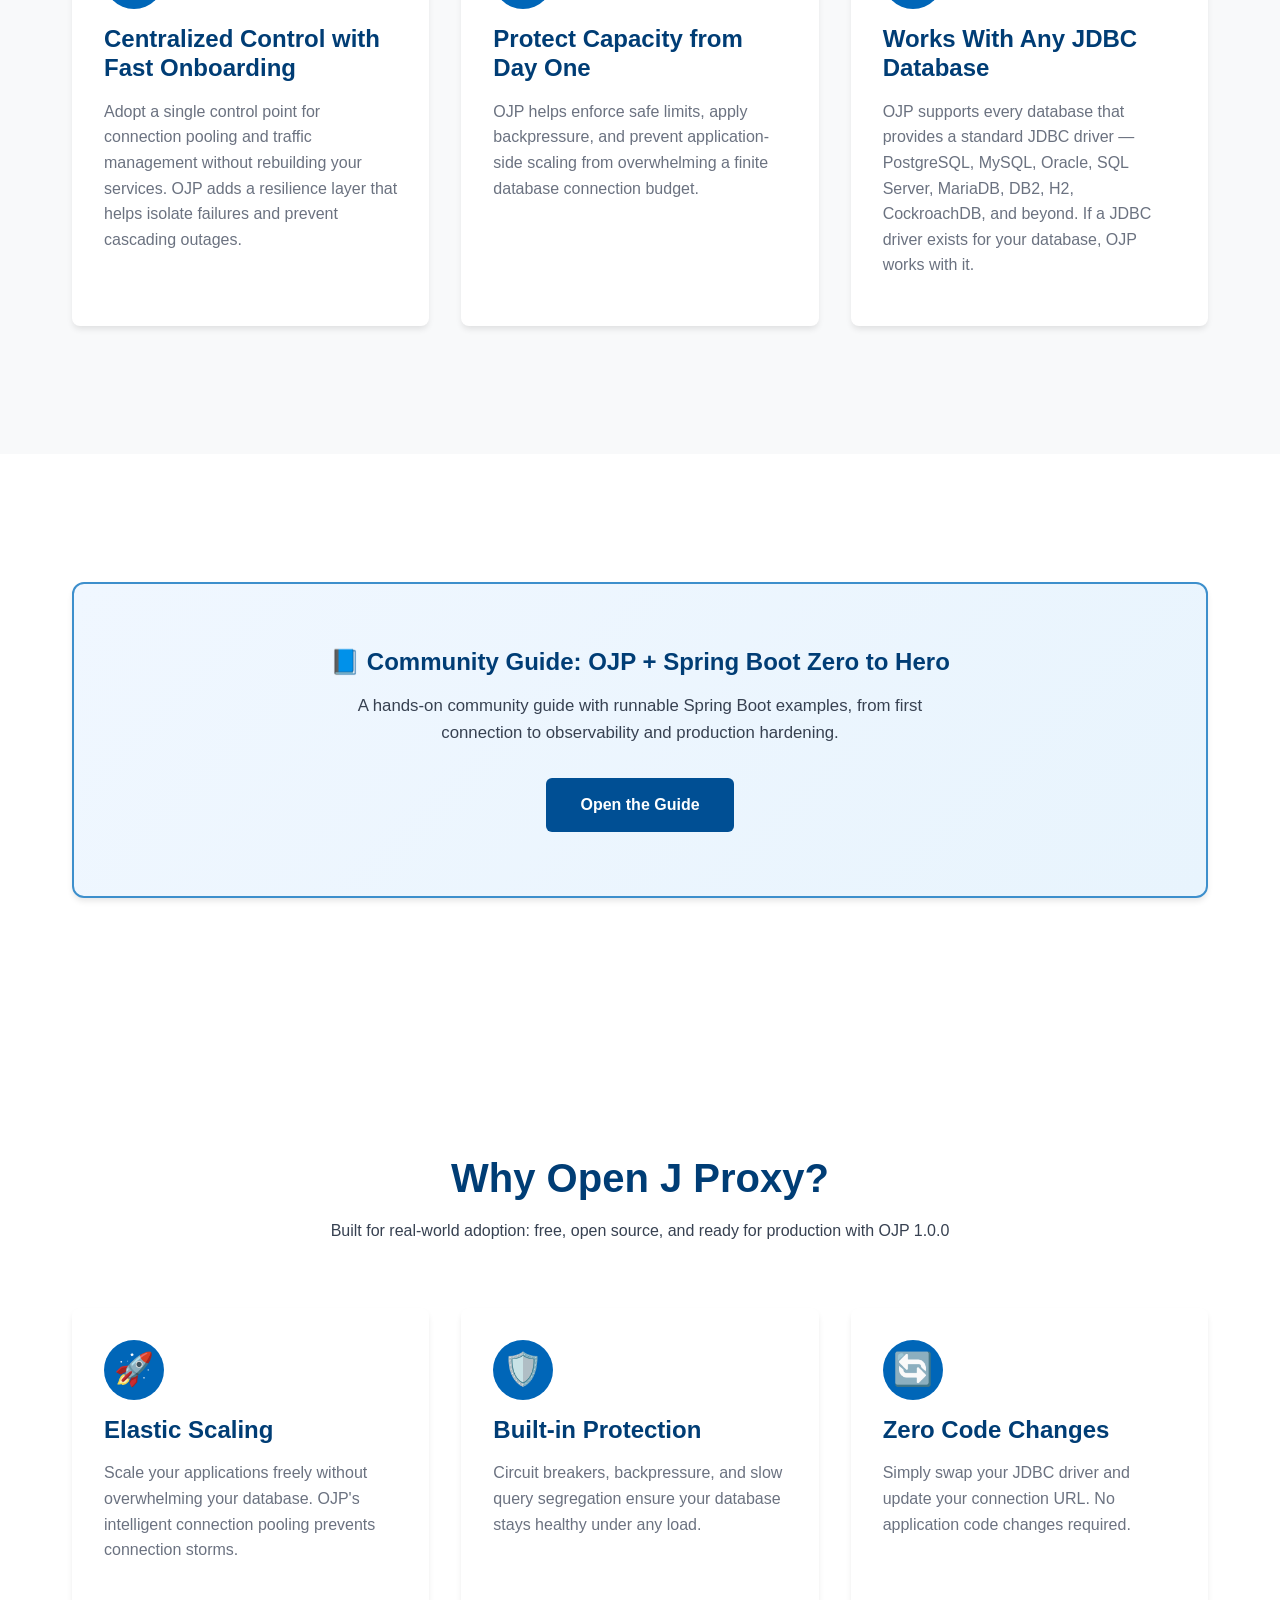
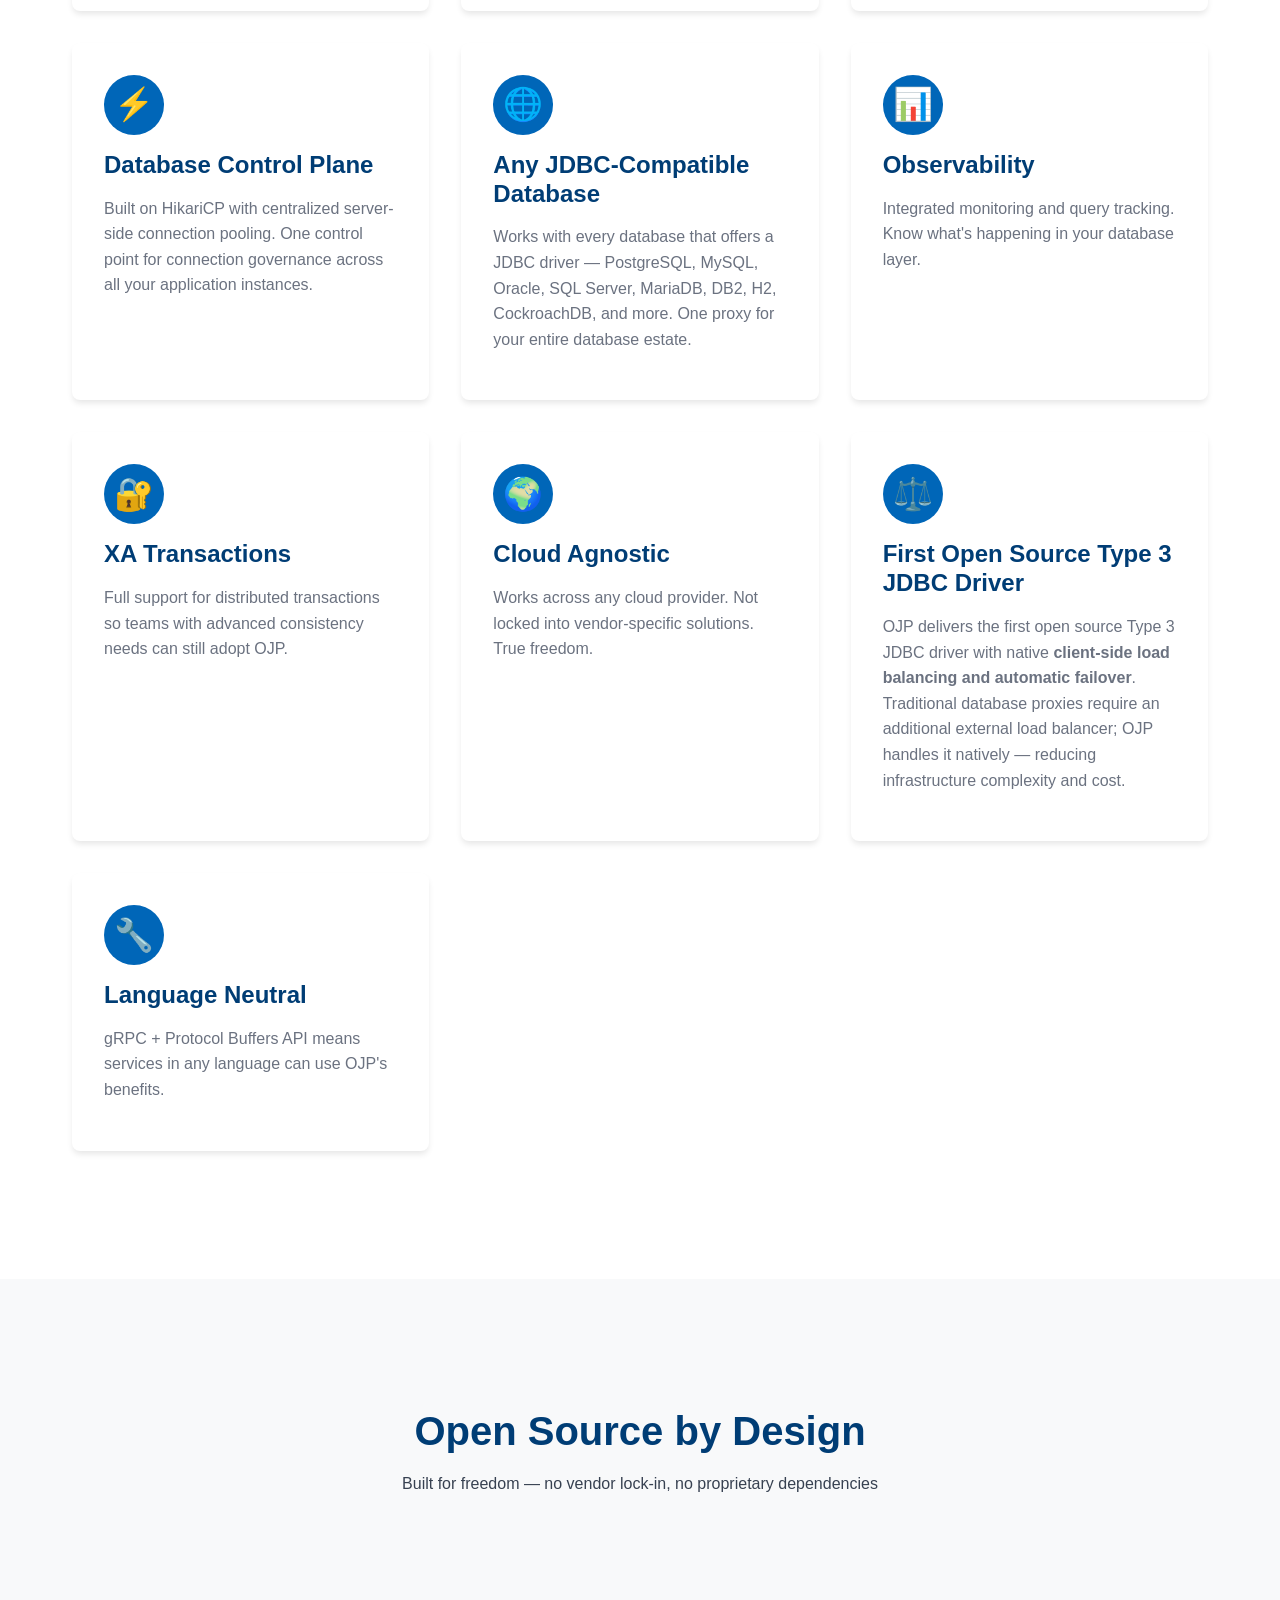
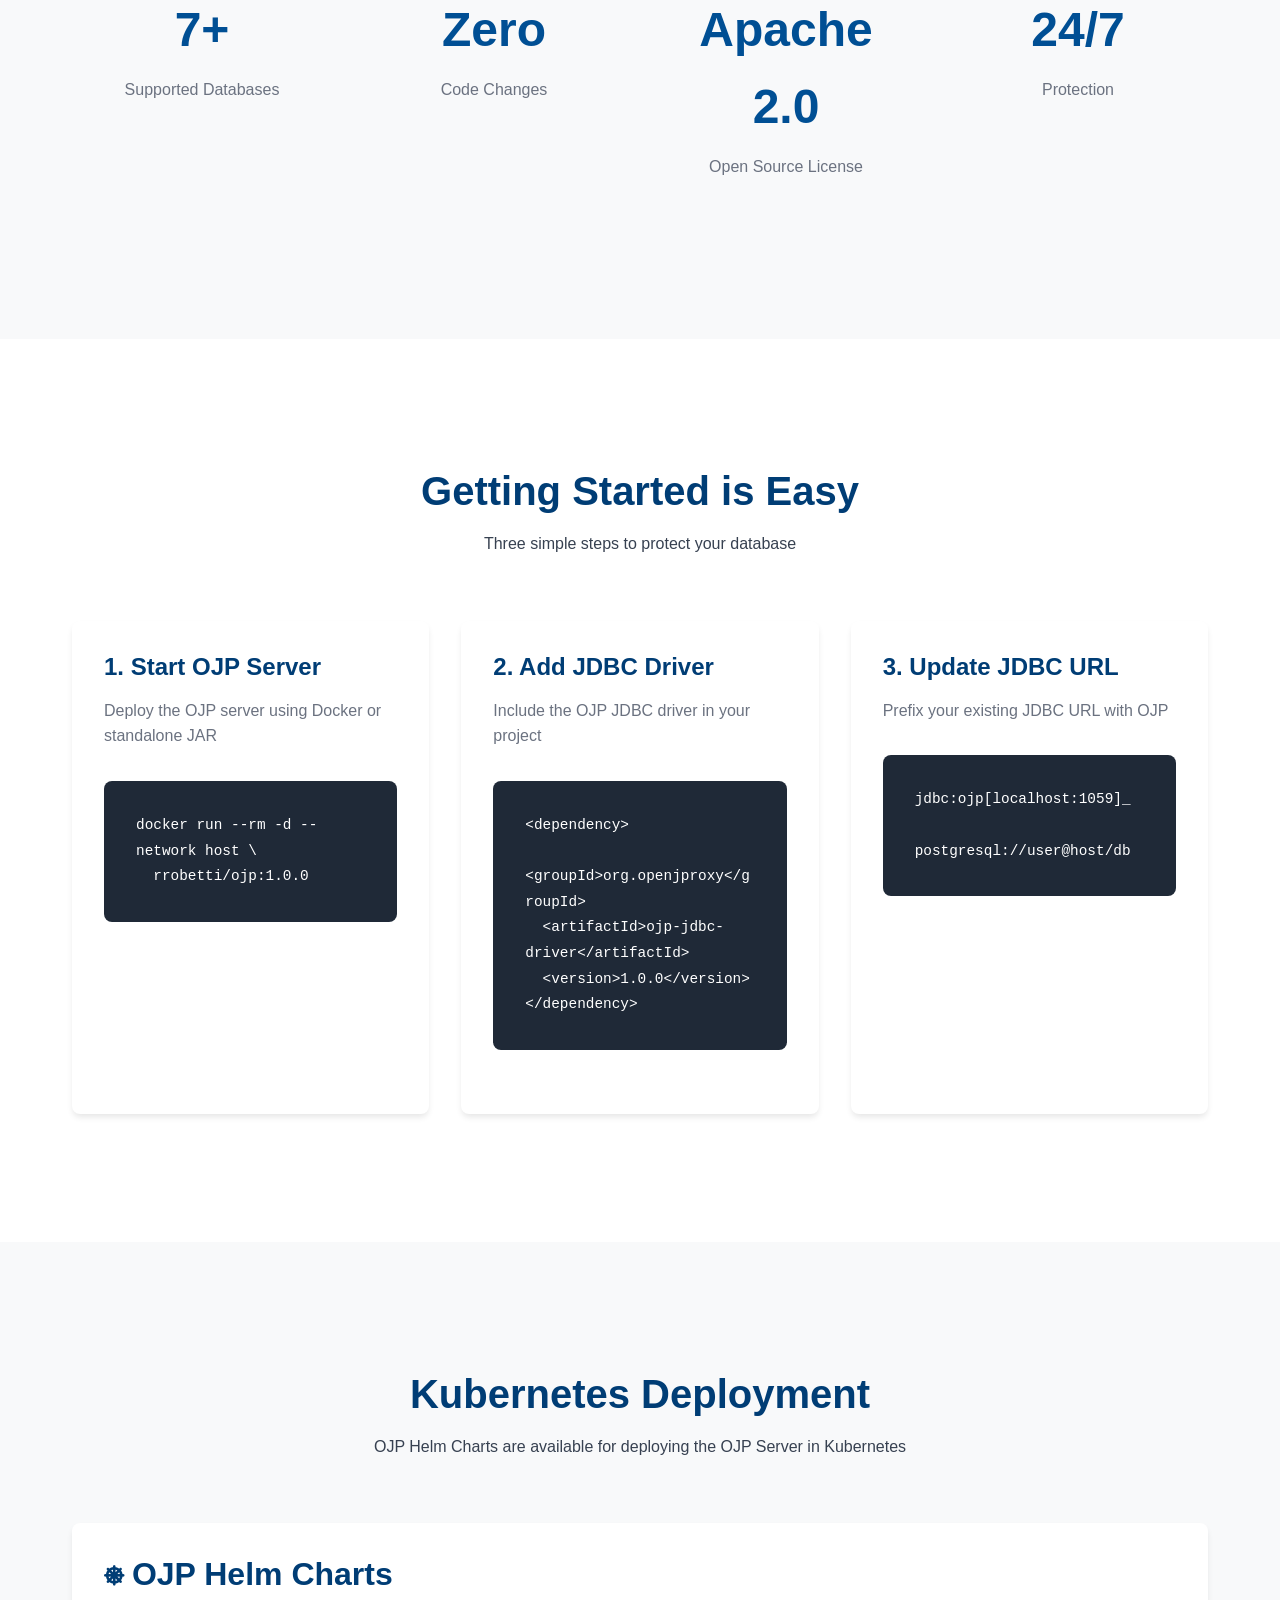
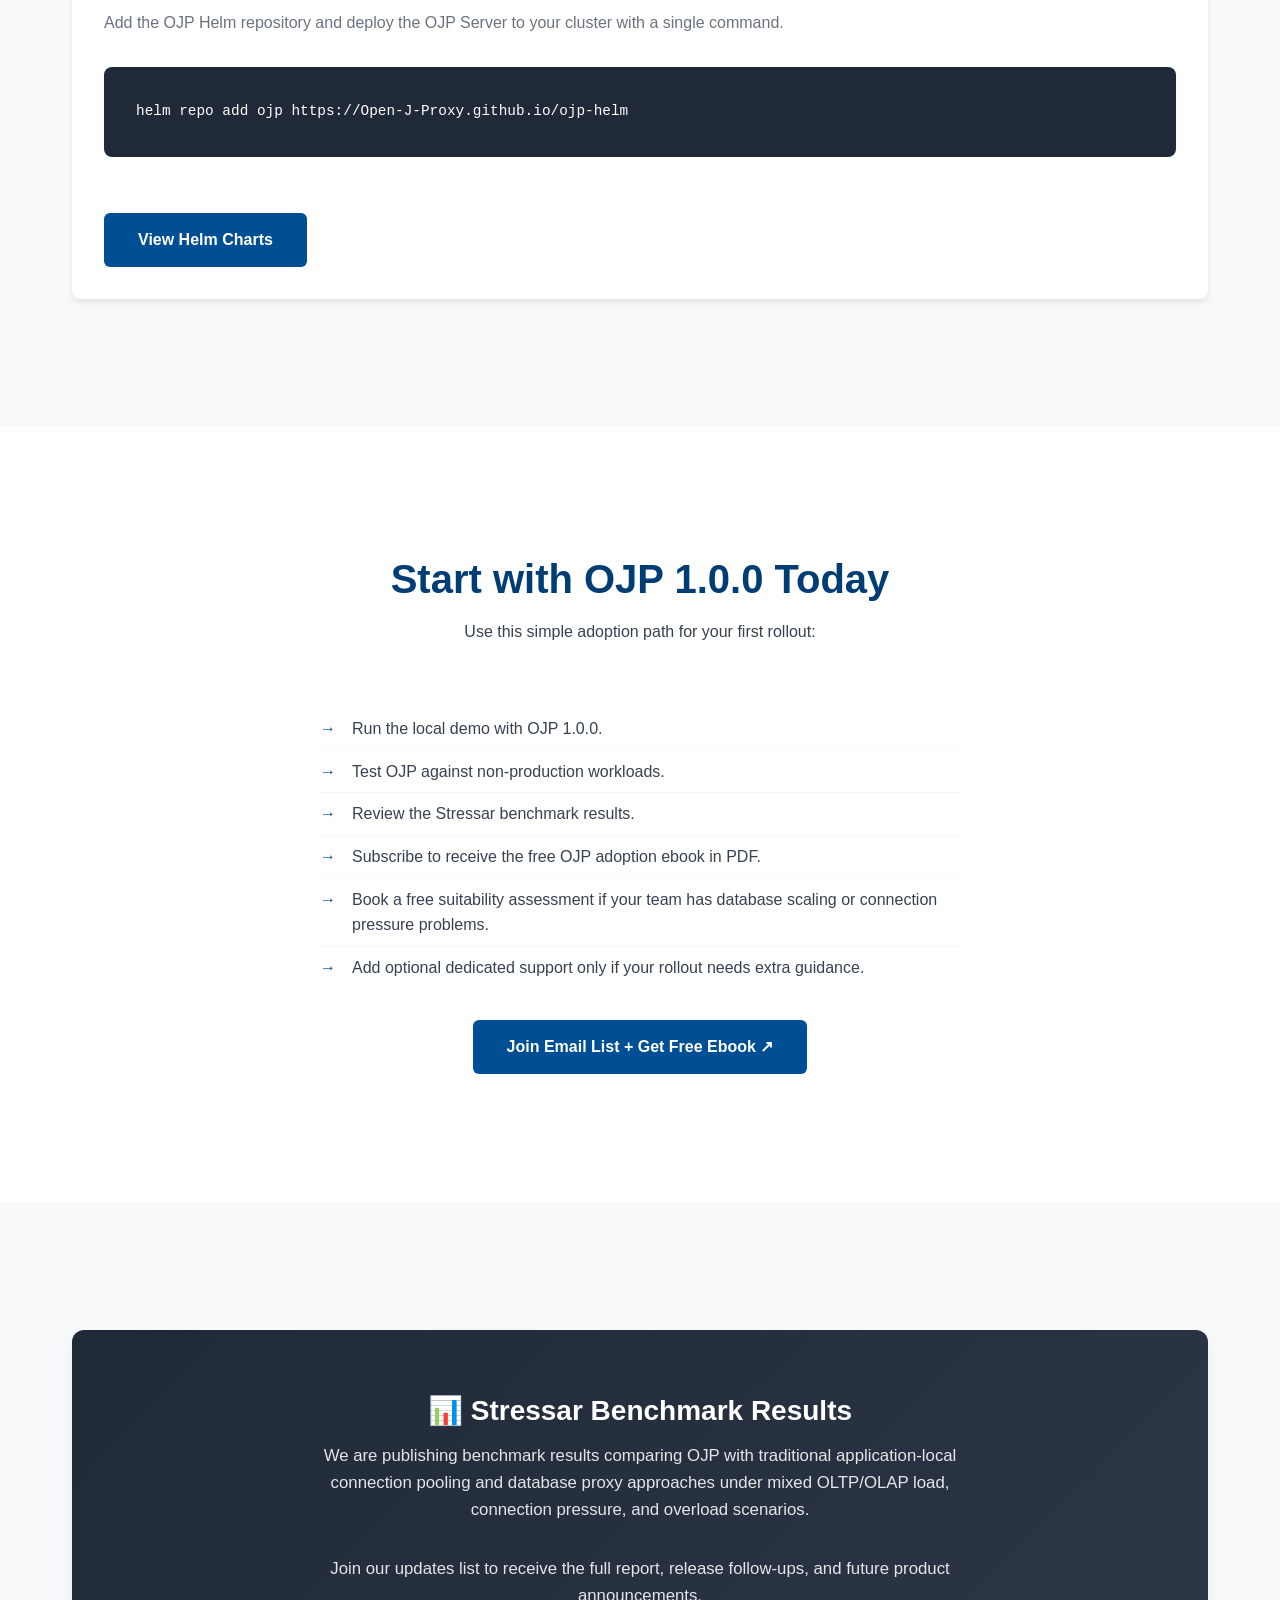
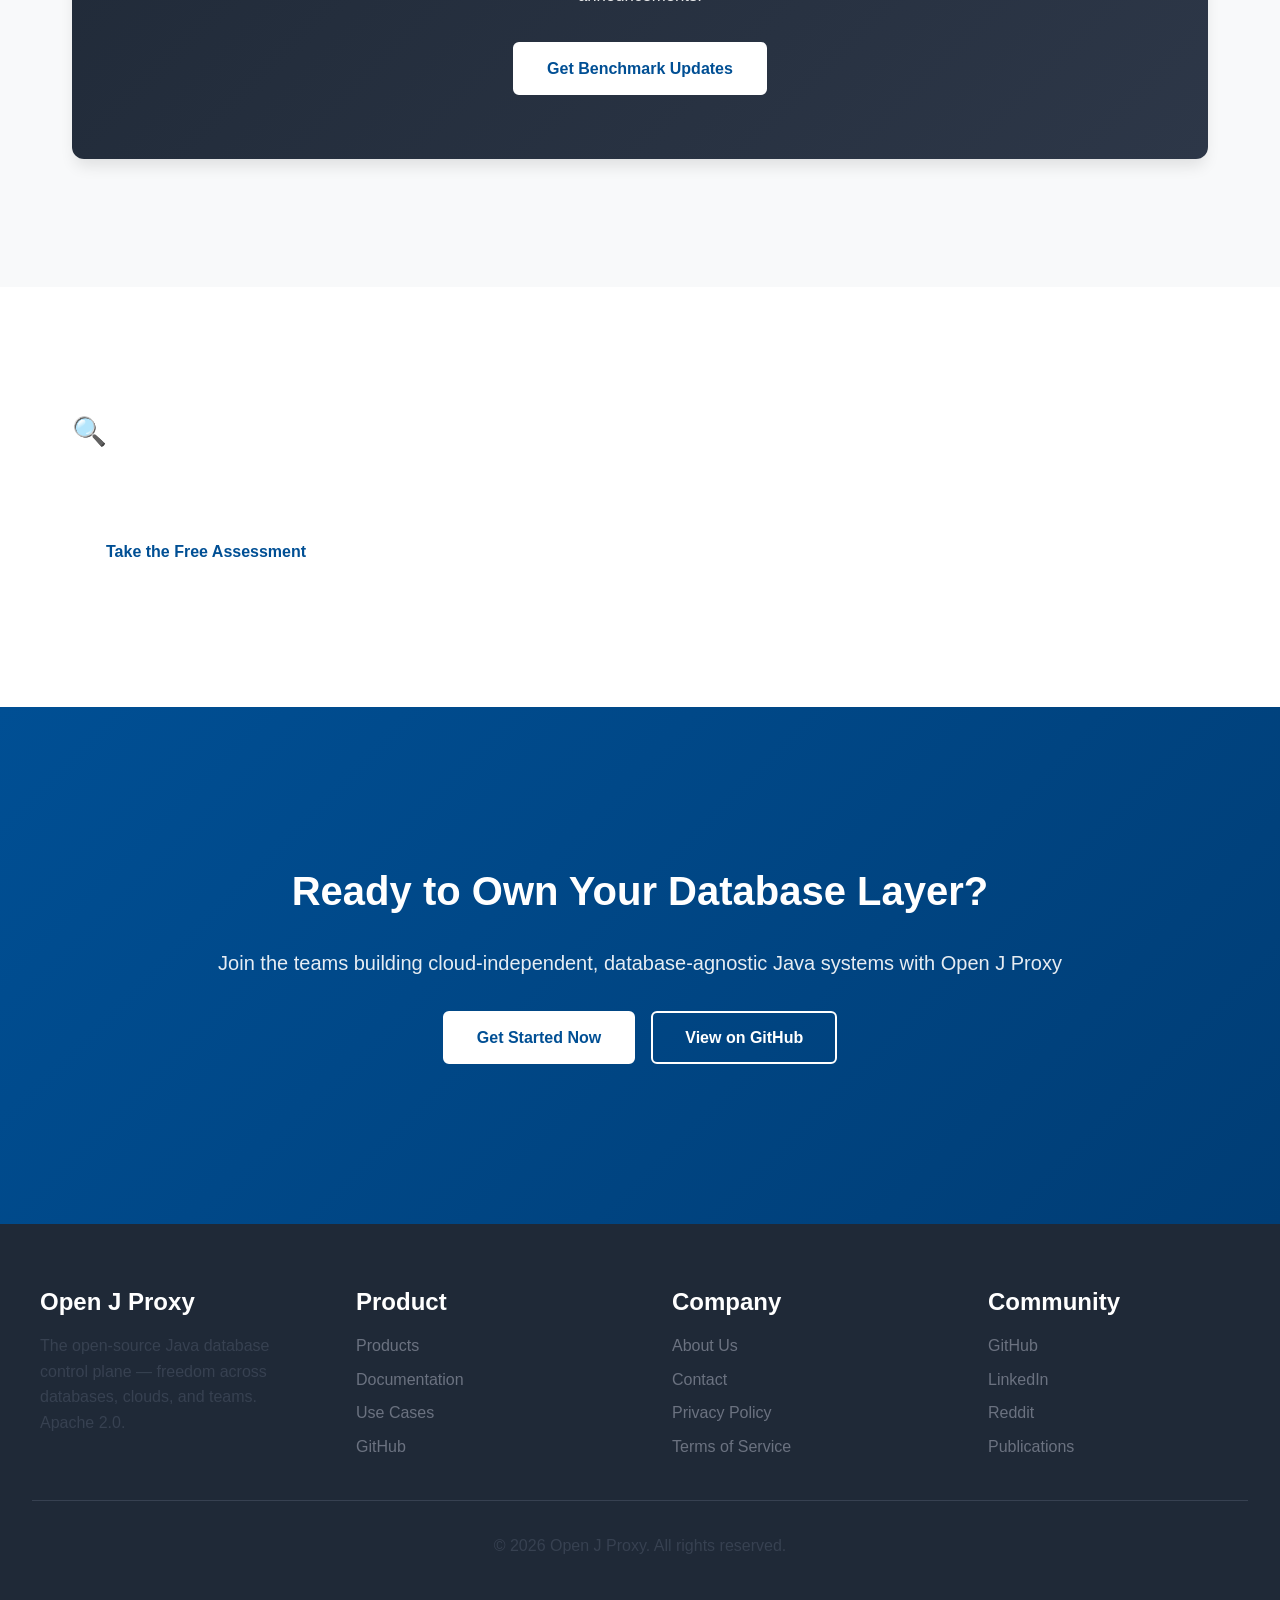
==== commit 438e1739: "Update banner CTA text Co-authored-by: rrobetti <7221783+rrobetti@users.noreply.github.com>" ====
--- a/index.html
+++ b/index.html
@@ -21,7 +21,7 @@
     <!-- Top Banner -->
     <div class="top-banner">
         <p>OJP 1.0.0 GA LTS is production-ready. Join our email list to get the free OJP adoption ebook in PDF and practical rollout updates.</p>
-        <a href="https://e3b21e9a.sibforms.com/serve/[base64]" class="btn-banner" target="_blank" rel="noopener noreferrer" aria-label="Join Email List + Free Ebook (opens in a new tab)">Join Email List + Free Ebook (opens in a new tab)</a>
+        <a href="https://e3b21e9a.sibforms.com/serve/[base64]" class="btn-banner" target="_blank" rel="noopener noreferrer" aria-label="Join Email List + Free Ebook">Join Email List + Free Ebook</a>
     </div>
 
     <!-- Header -->
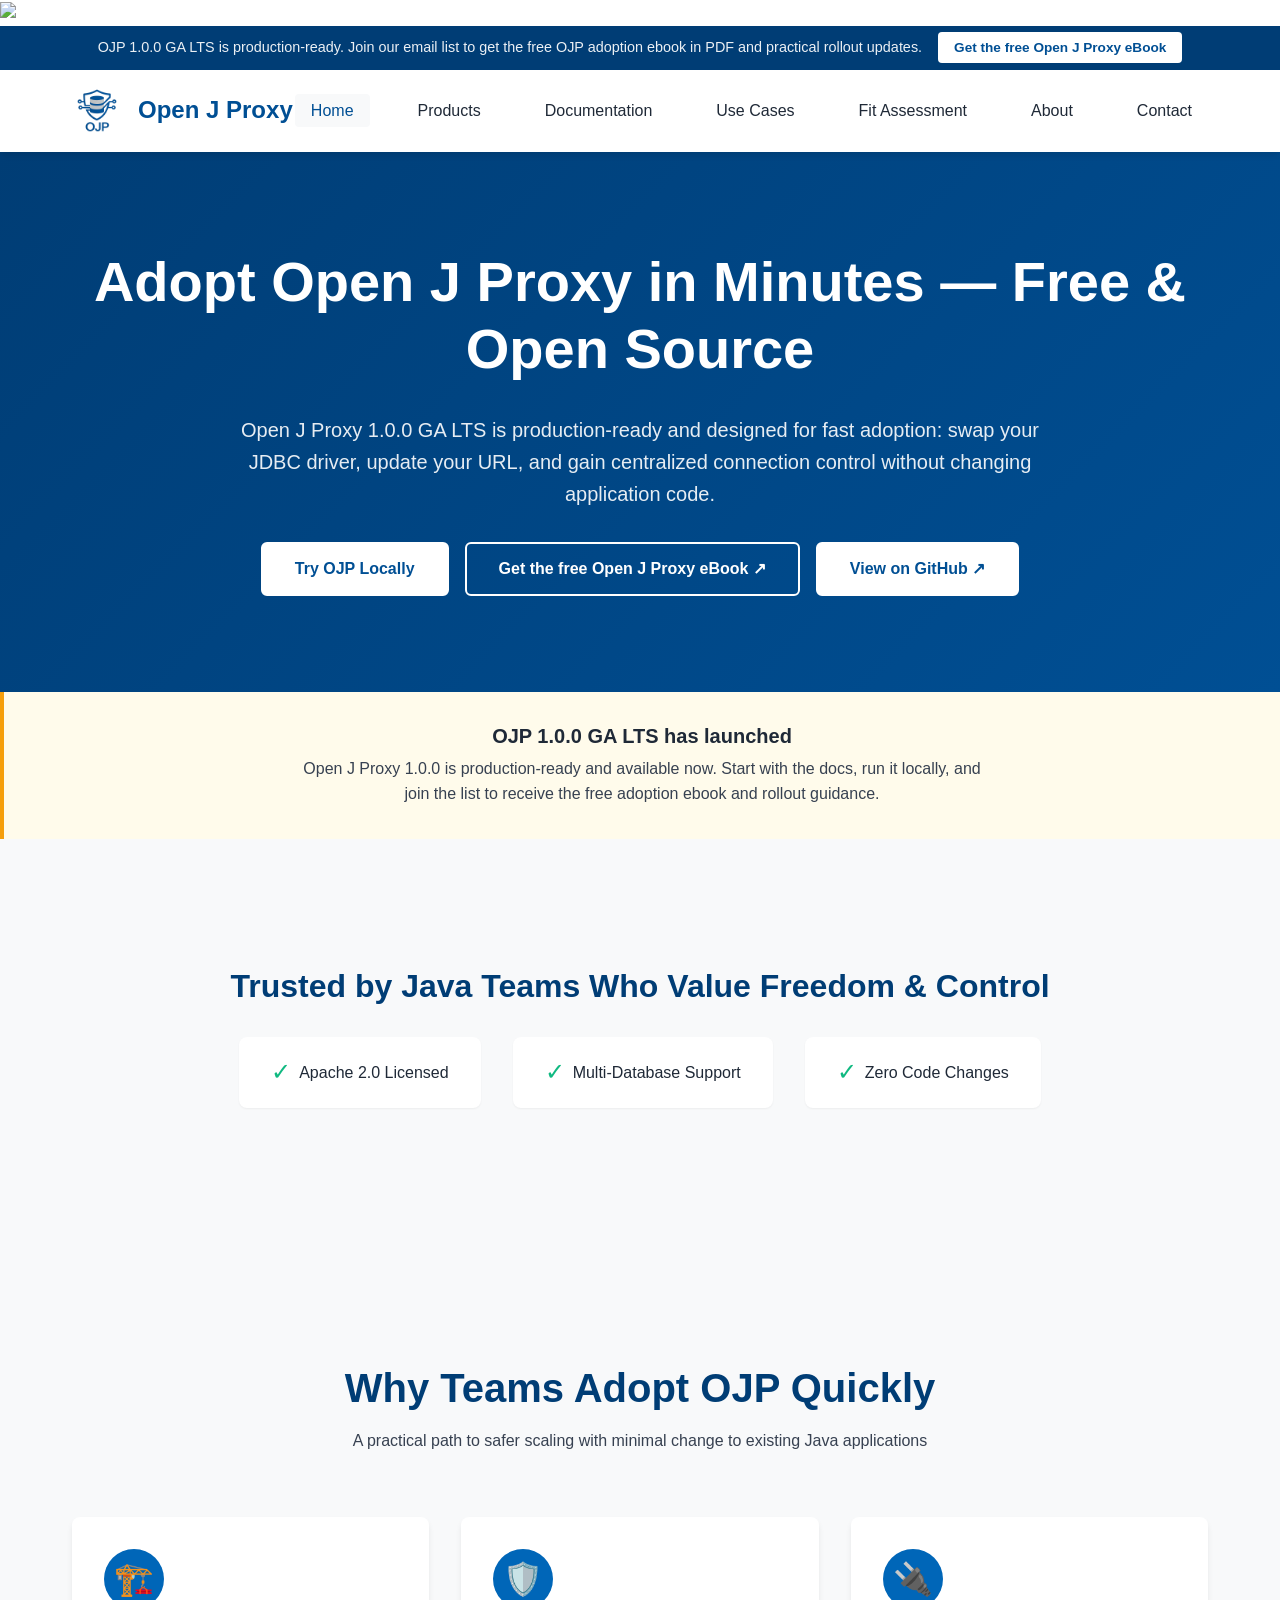
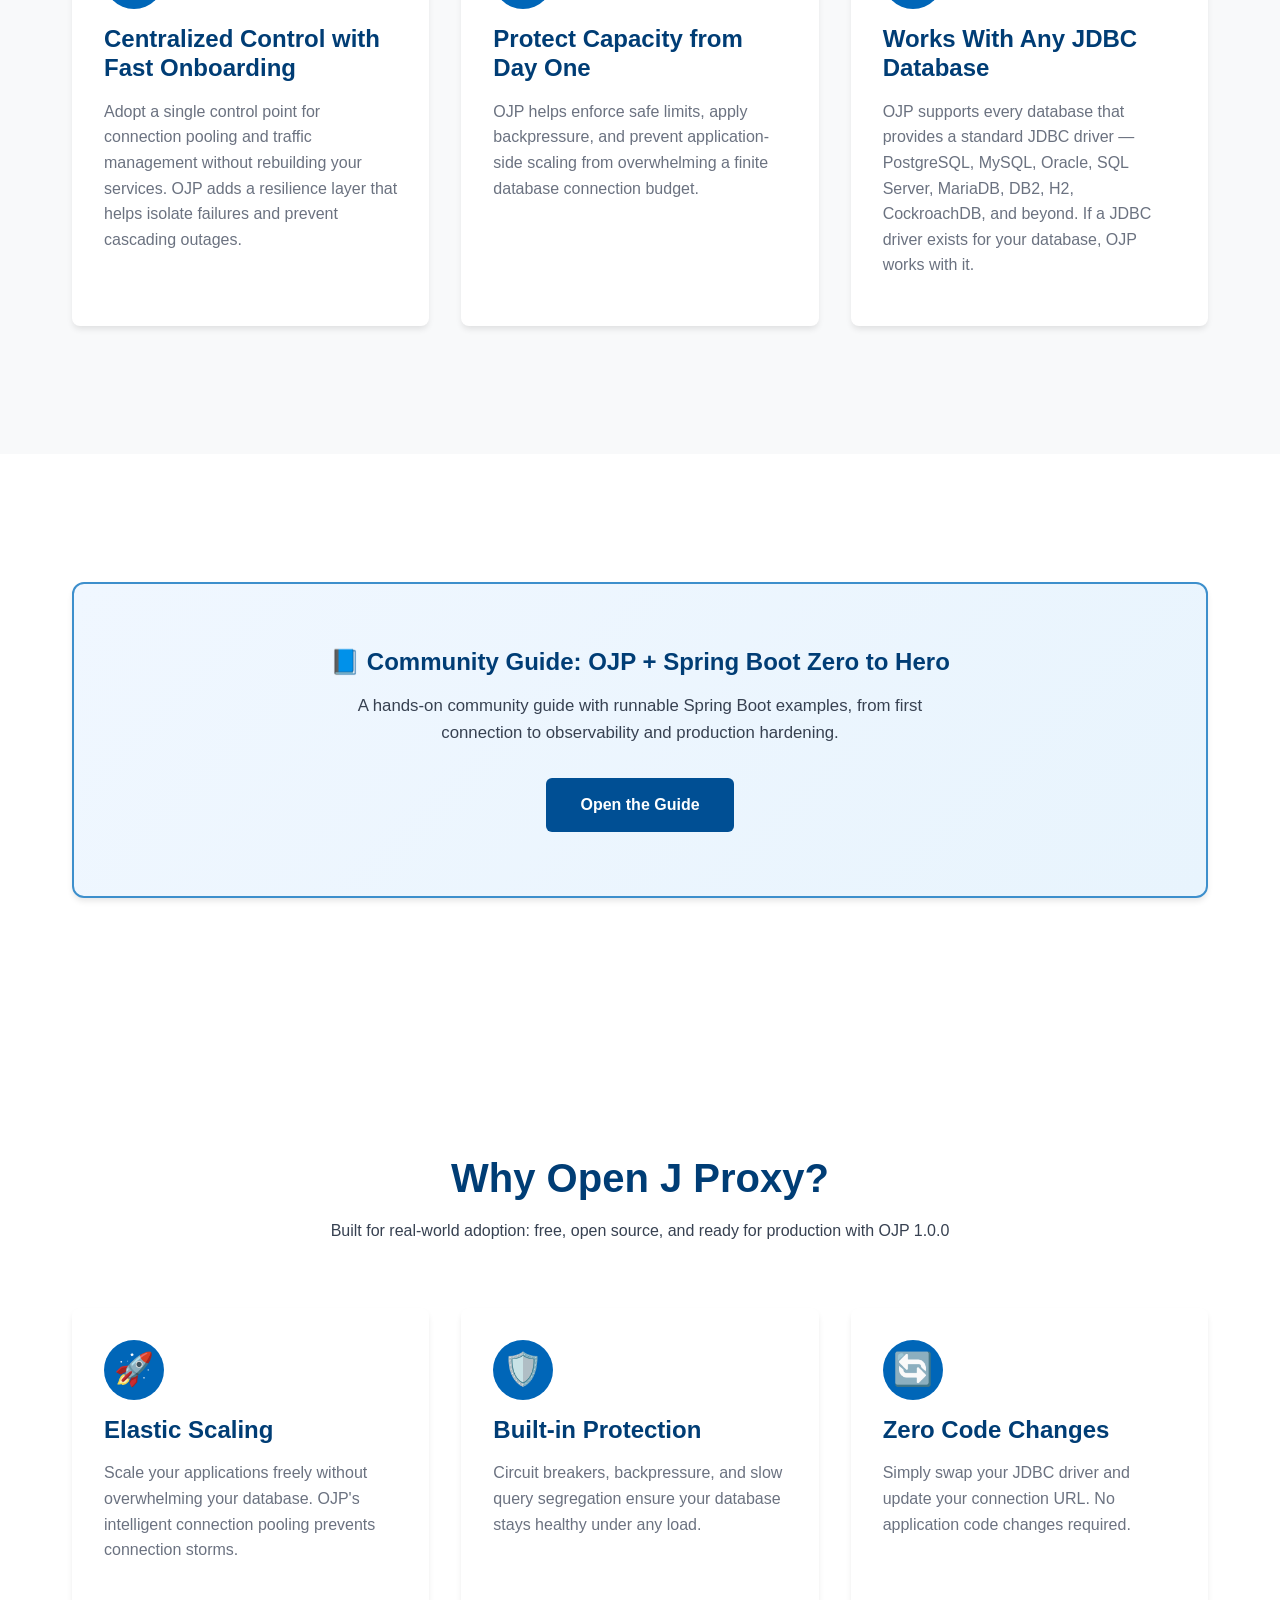
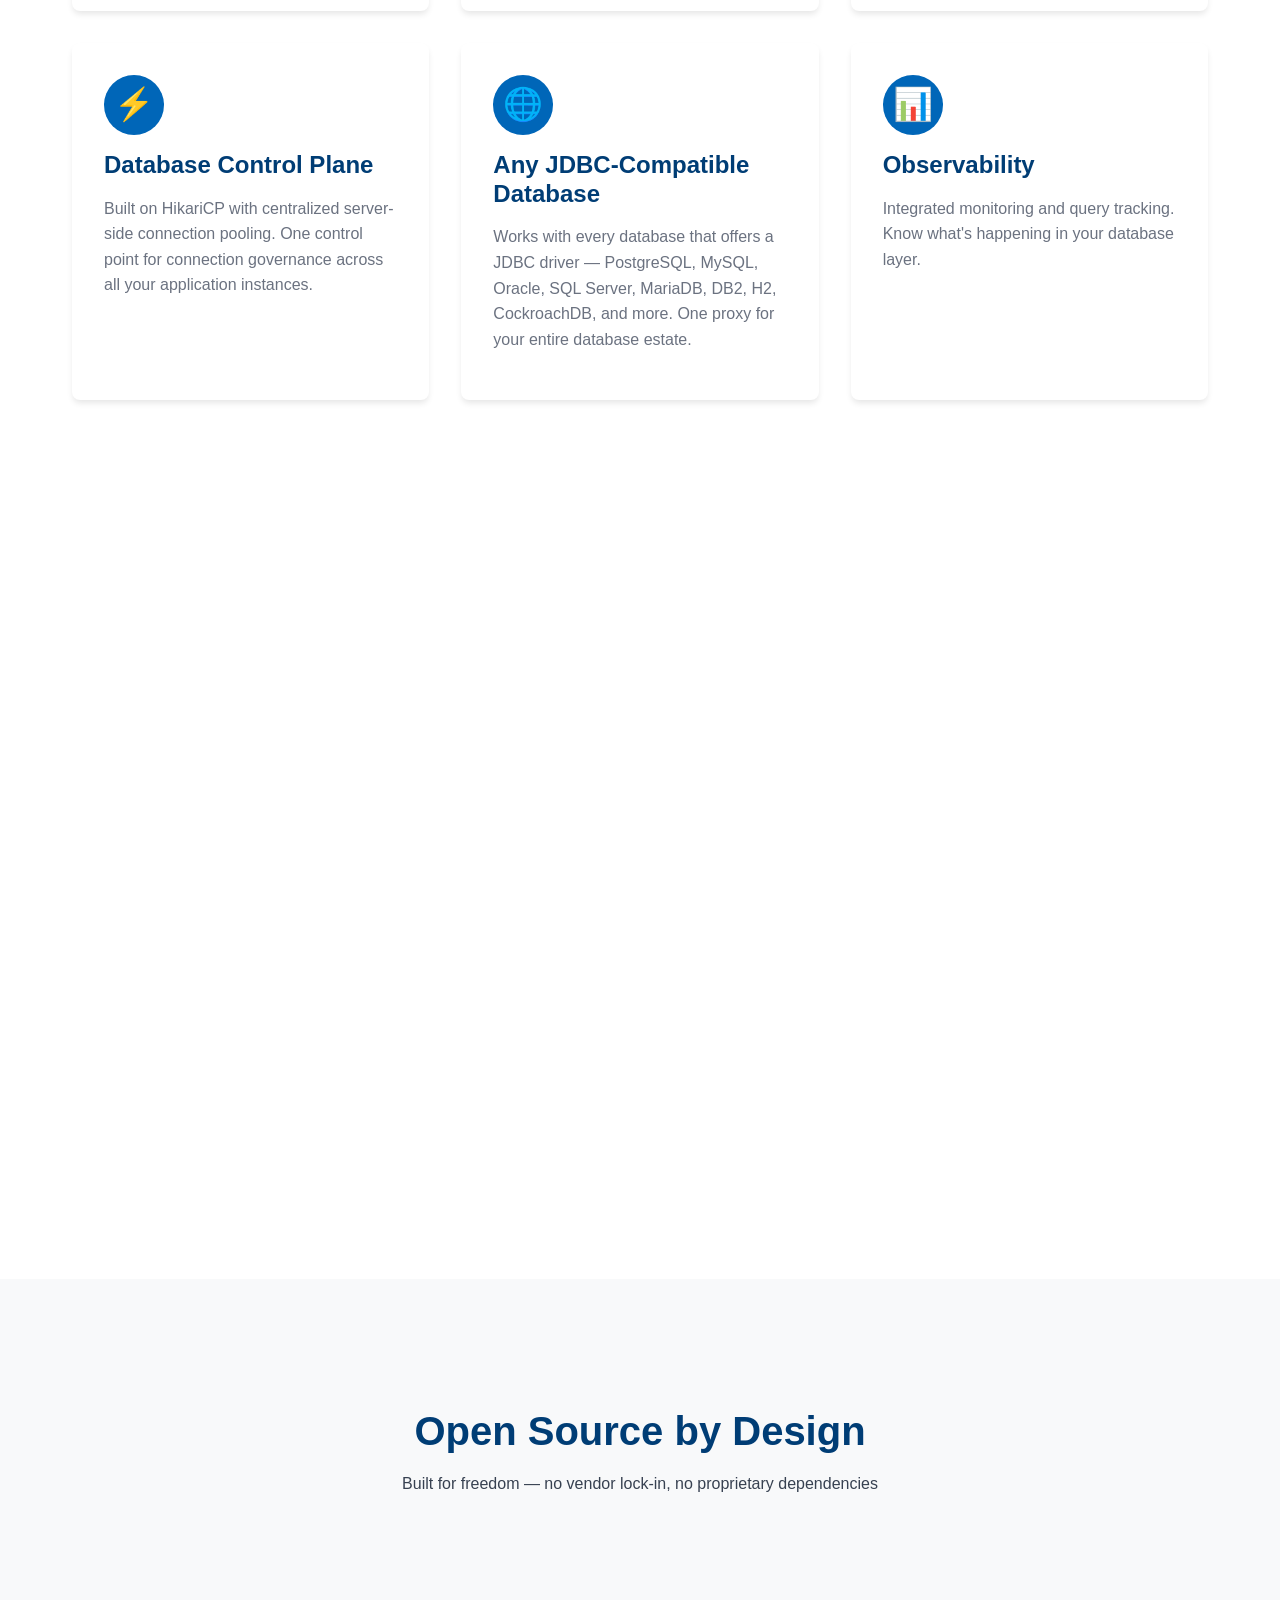
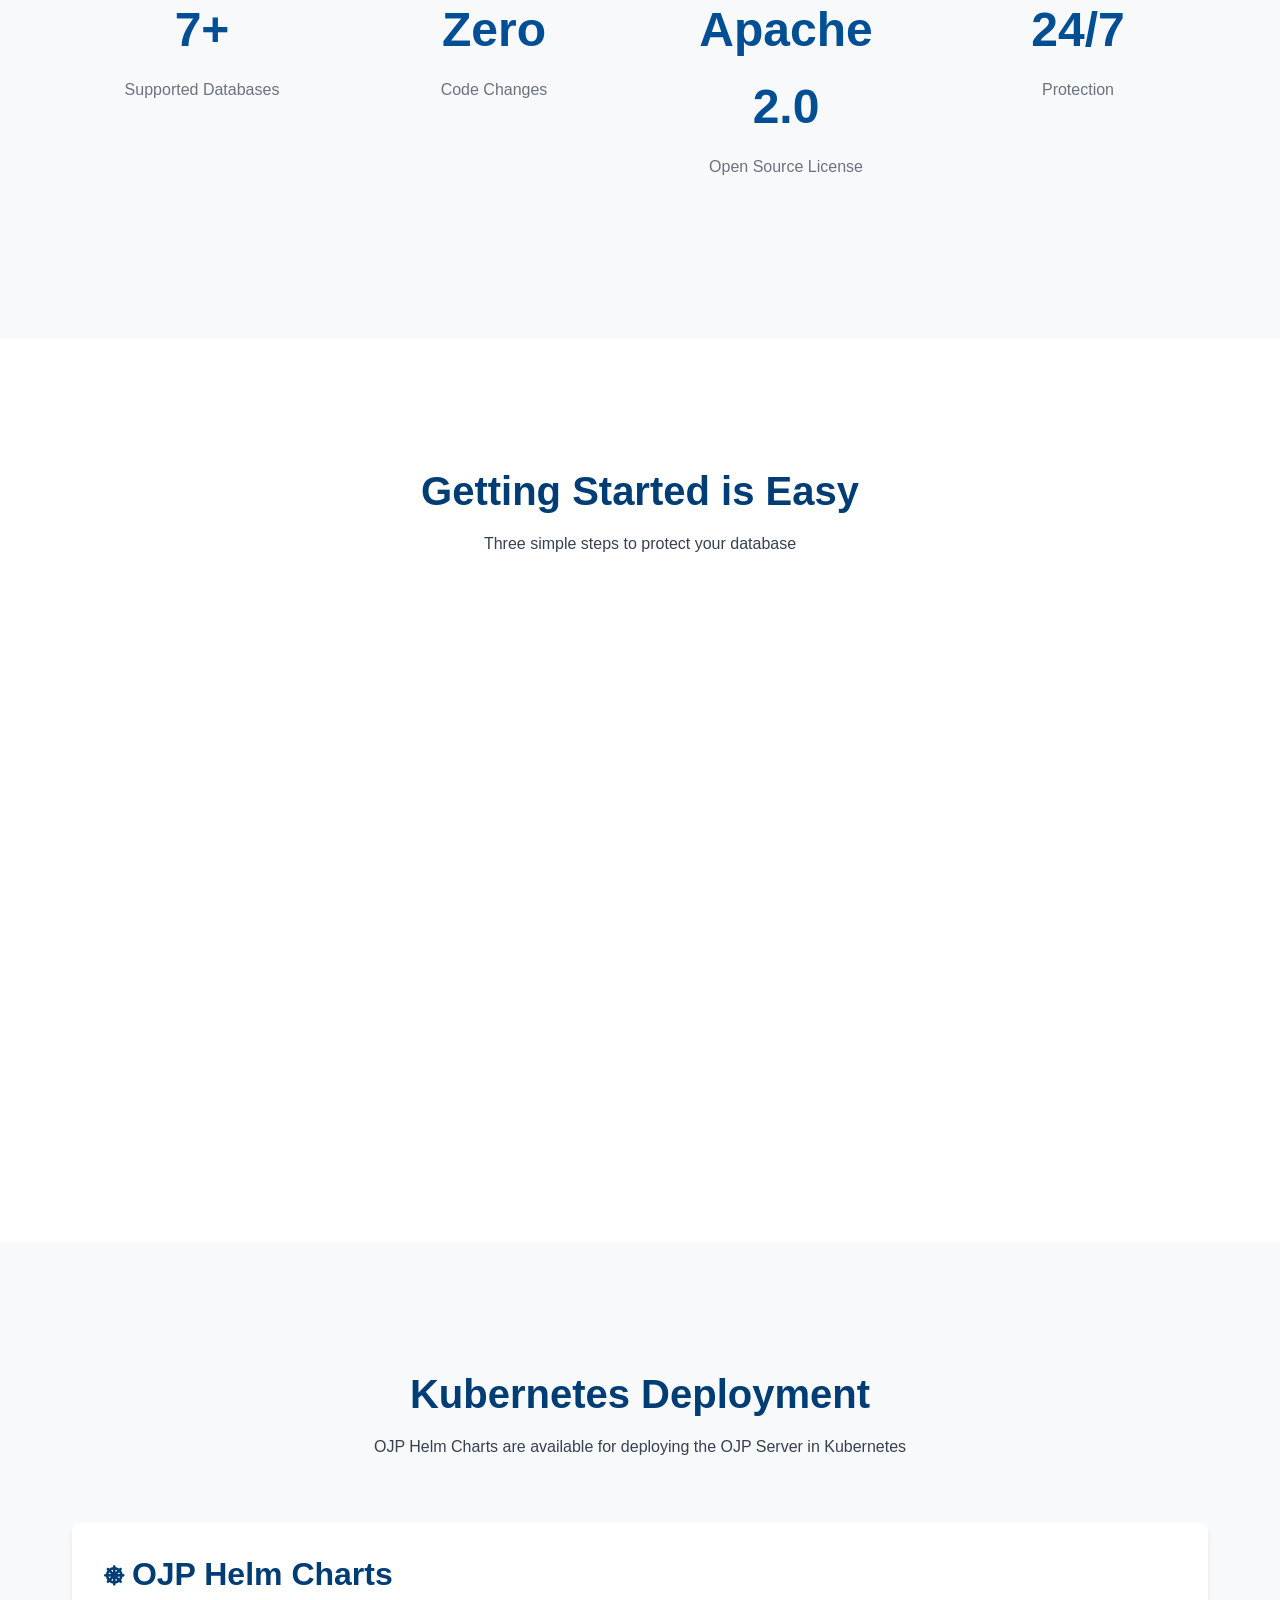
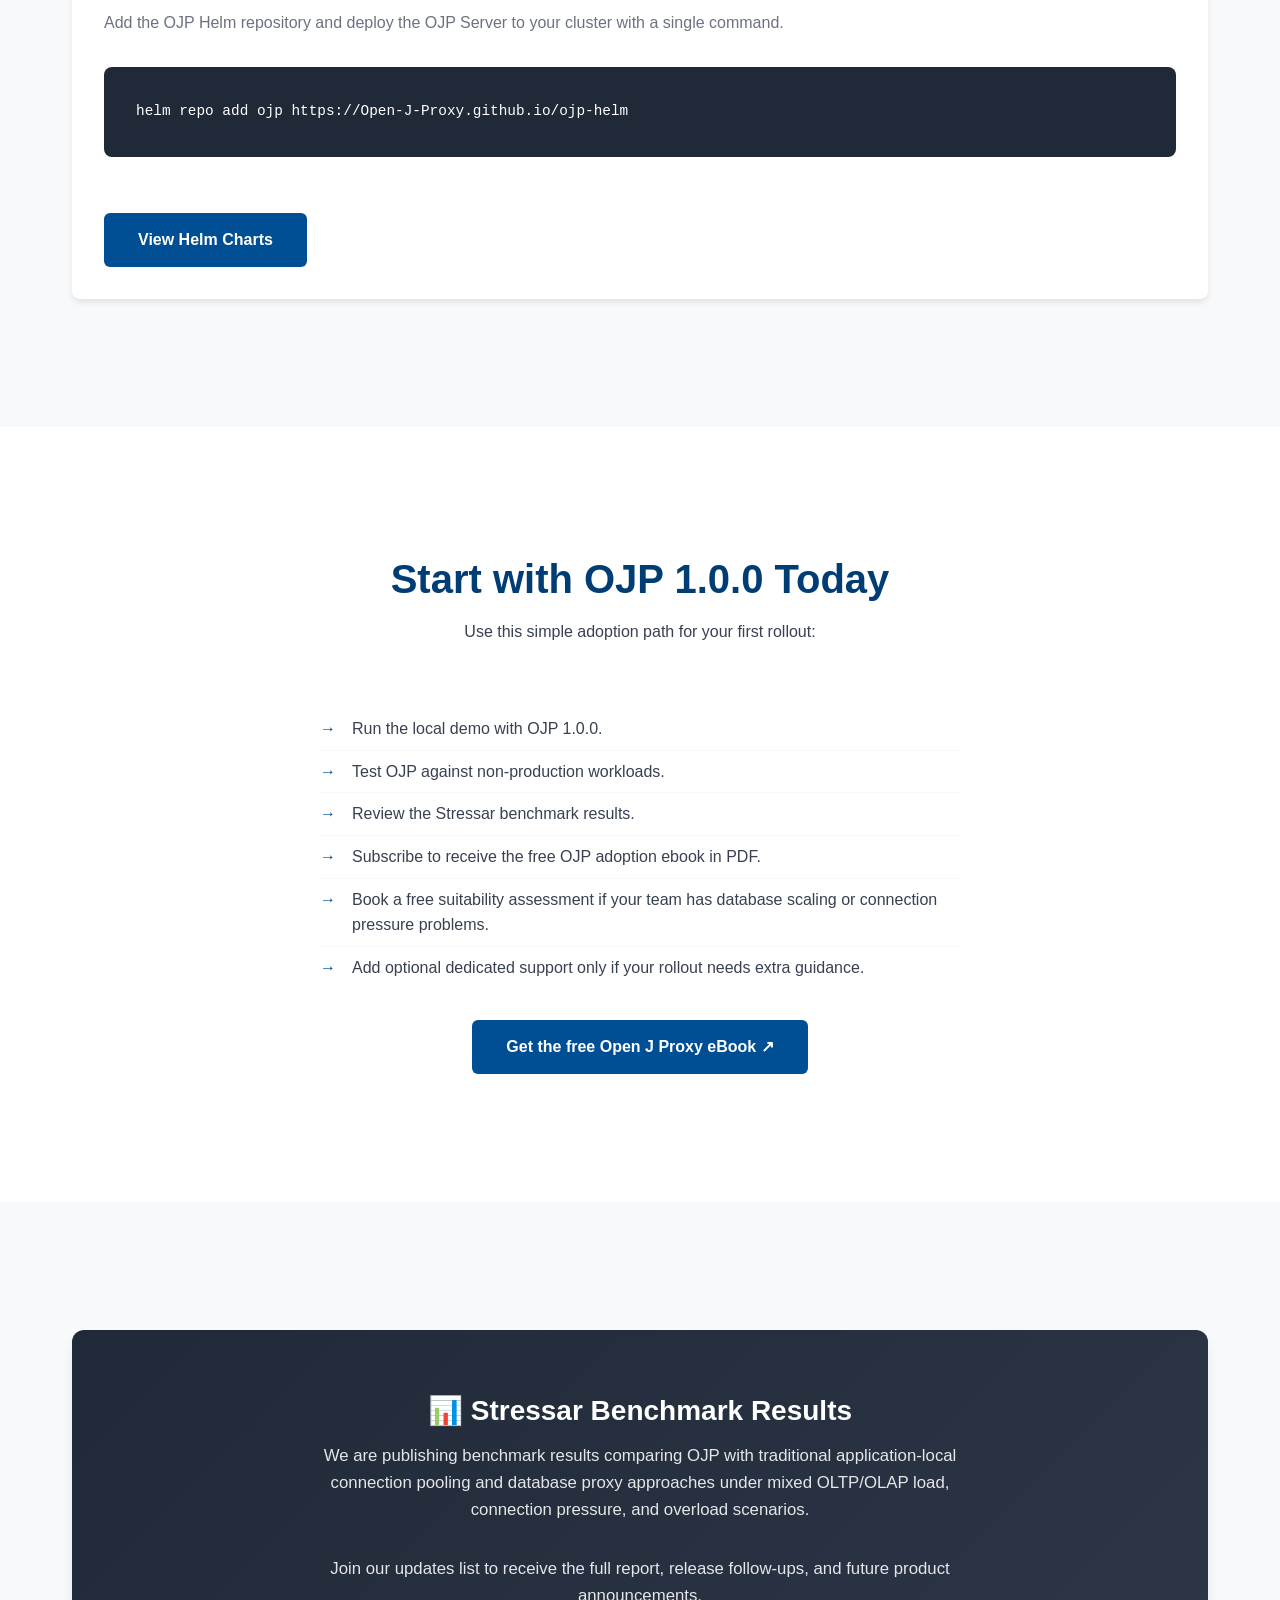
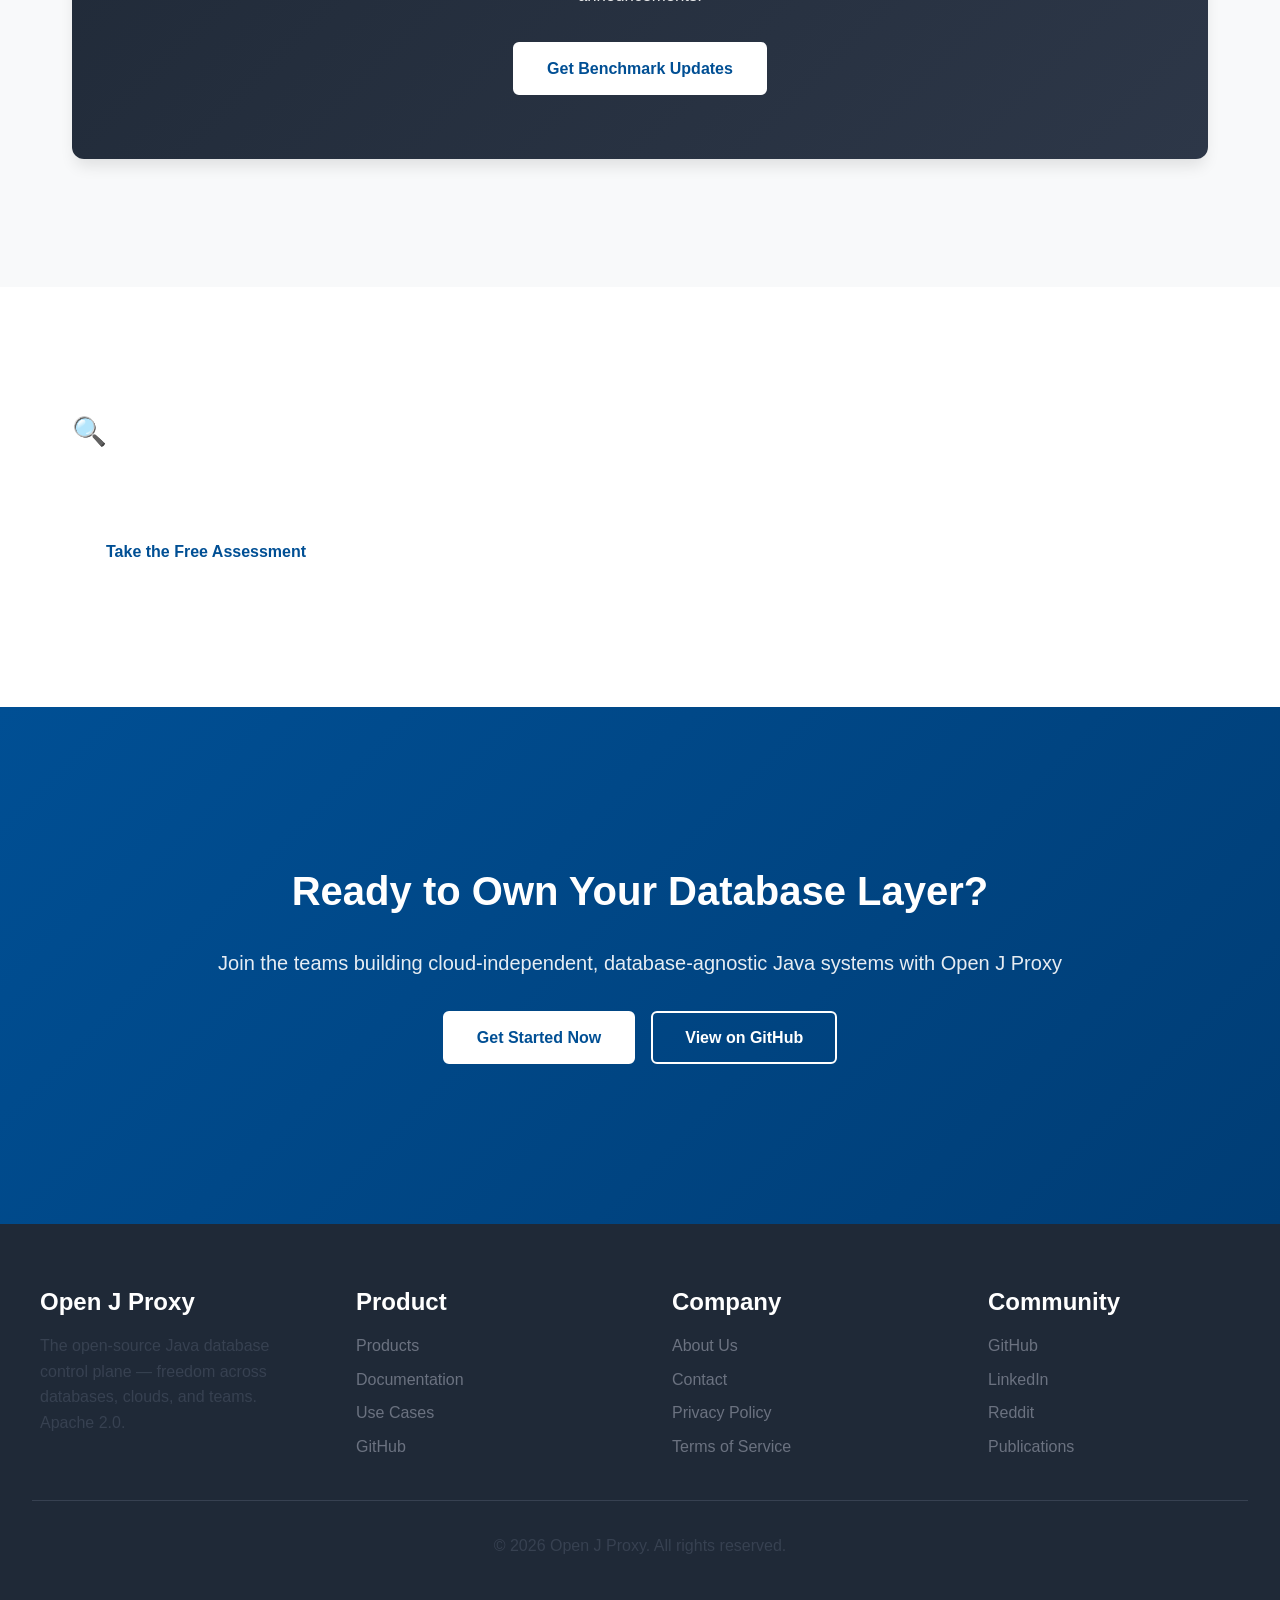
==== commit 178d5fc5: "Update ebook signup CTA wording Co-authored-by: rrobetti <7221783+rrobetti@users.noreply.github.com>" ====
--- a/index.html
+++ b/index.html
@@ -21,7 +21,7 @@
     <!-- Top Banner -->
     <div class="top-banner">
         <p>OJP 1.0.0 GA LTS is production-ready. Join our email list to get the free OJP adoption ebook in PDF and practical rollout updates.</p>
-        <a href="https://e3b21e9a.sibforms.com/serve/[base64]" class="btn-banner" target="_blank" rel="noopener noreferrer" aria-label="Join Email List + Free Ebook">Join Email List + Free Ebook</a>
+        <a href="https://e3b21e9a.sibforms.com/serve/[base64]" class="btn-banner" target="_blank" rel="noopener noreferrer" aria-label="Get the free Open J Proxy eBook">Get the free Open J Proxy eBook</a>
     </div>
 
     <!-- Header -->
@@ -58,7 +58,7 @@
             <p>Open J Proxy 1.0.0 GA LTS is production-ready and designed for fast adoption: swap your JDBC driver, update your URL, and gain centralized connection control without changing application code.</p>
             <div class="hero-buttons">
                 <a href="documentation.html" class="btn btn-primary">Try OJP Locally</a>
-                <a href="https://e3b21e9a.sibforms.com/serve/[base64]" class="btn btn-secondary" target="_blank" rel="noopener noreferrer" aria-label="Get Free Ebook by Email">Get Free Ebook by Email ↗</a>
+                <a href="https://e3b21e9a.sibforms.com/serve/[base64]" class="btn btn-secondary" target="_blank" rel="noopener noreferrer" aria-label="Get the free Open J Proxy eBook">Get the free Open J Proxy eBook ↗</a>
                 <a href="https://github.com/Open-J-Proxy/ojp" class="btn btn-primary" target="_blank" rel="noopener noreferrer" aria-label="View on GitHub">View on GitHub ↗</a>
             </div>
         </div>
@@ -286,7 +286,7 @@
                 <li>Add optional dedicated support only if your rollout needs extra guidance.</li>
             </ul>
             <div style="text-align: center; margin-top: 2rem;">
-                <a href="https://e3b21e9a.sibforms.com/serve/[base64]" class="btn btn-blue" target="_blank" rel="noopener noreferrer" aria-label="Join Email List + Get Free Ebook (opens in a new tab)">Join Email List + Get Free Ebook ↗</a>
+                <a href="https://e3b21e9a.sibforms.com/serve/[base64]" class="btn btn-blue" target="_blank" rel="noopener noreferrer" aria-label="Get the free Open J Proxy eBook (opens in a new tab)">Get the free Open J Proxy eBook ↗</a>
             </div>
         </div>
     </section>
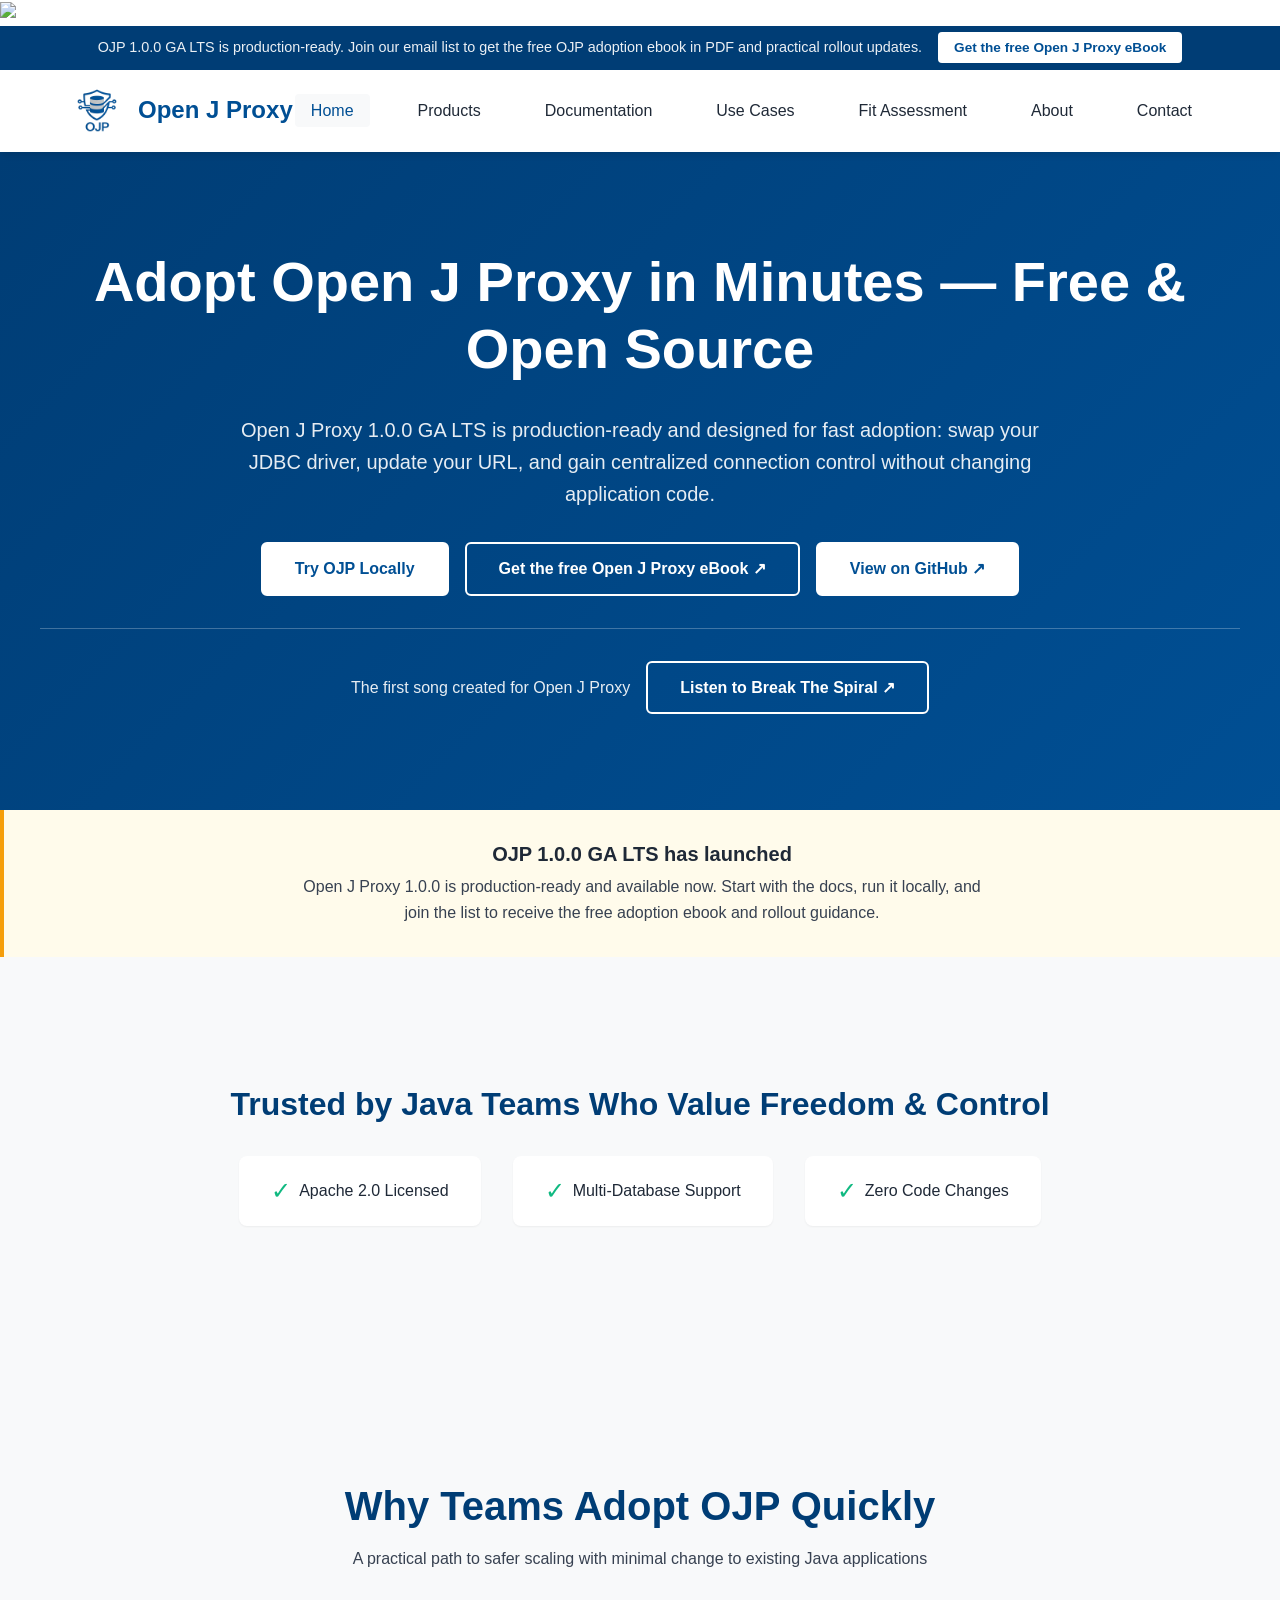
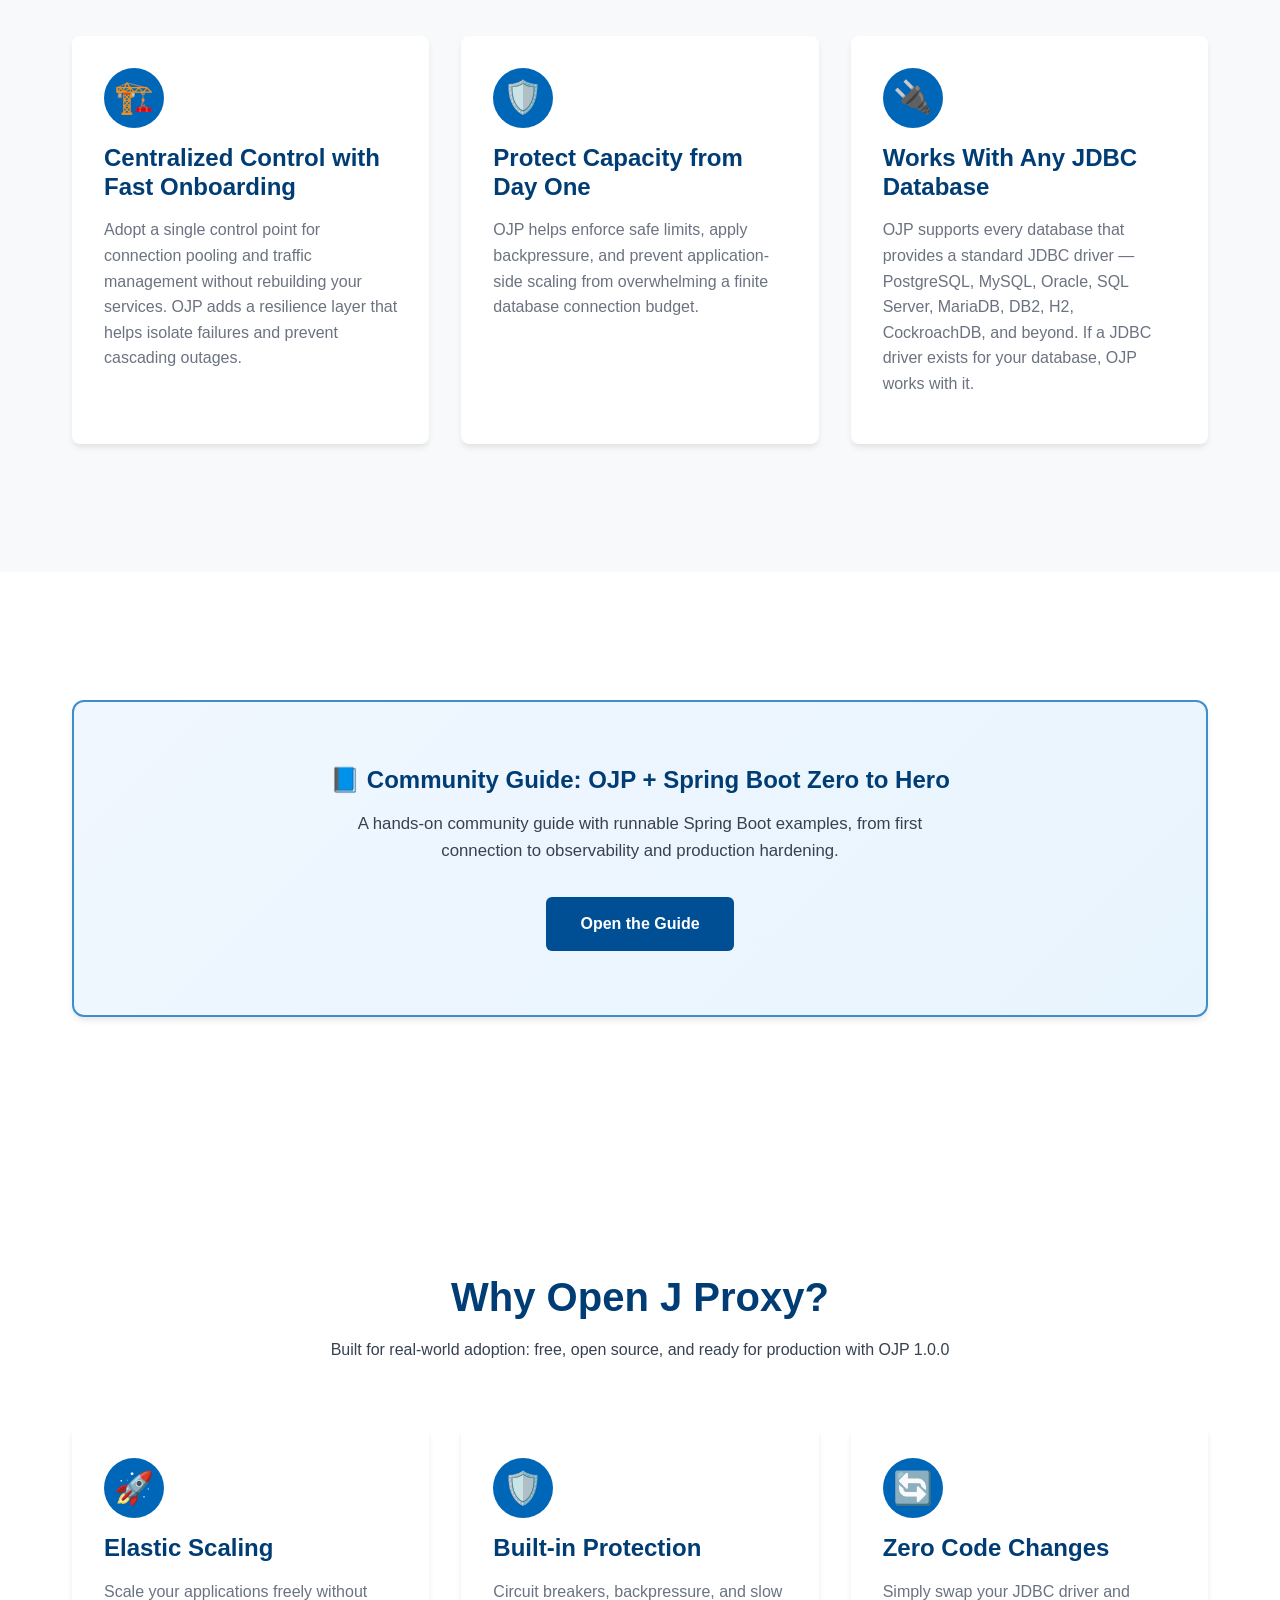
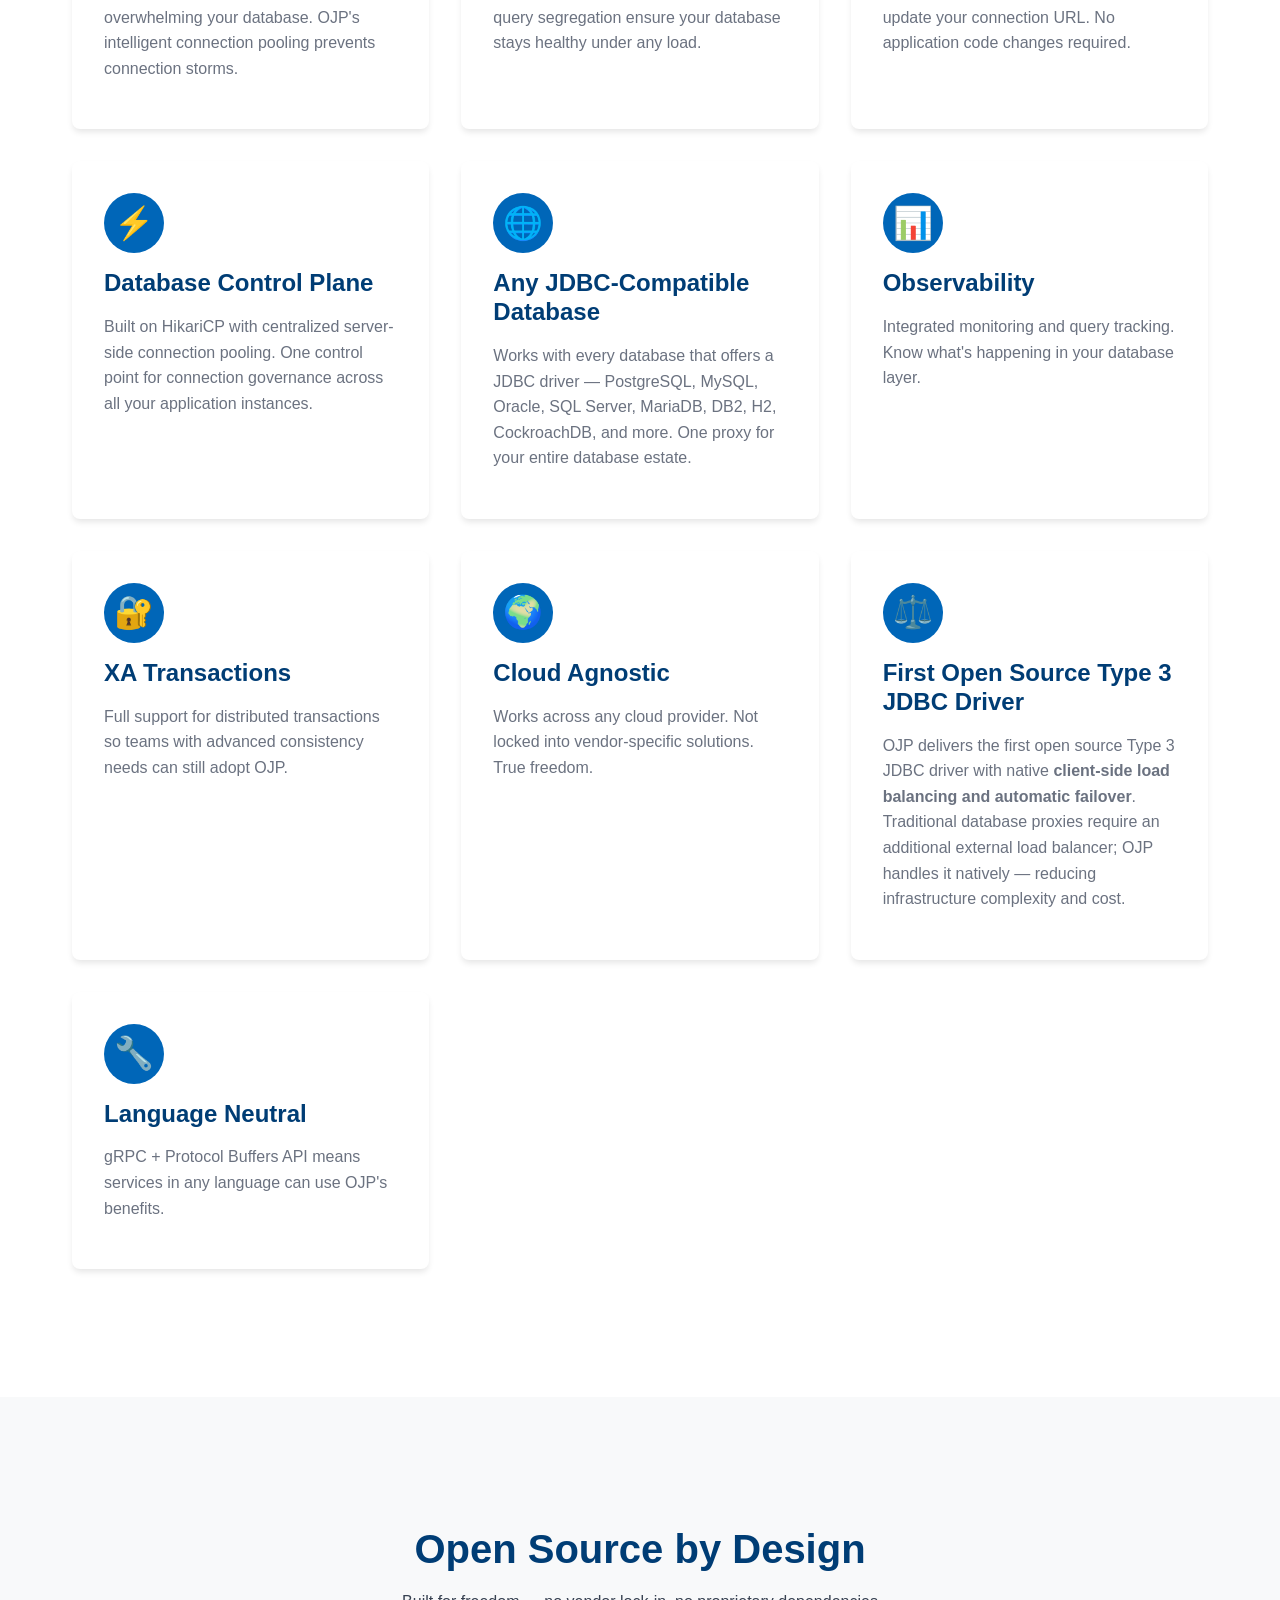
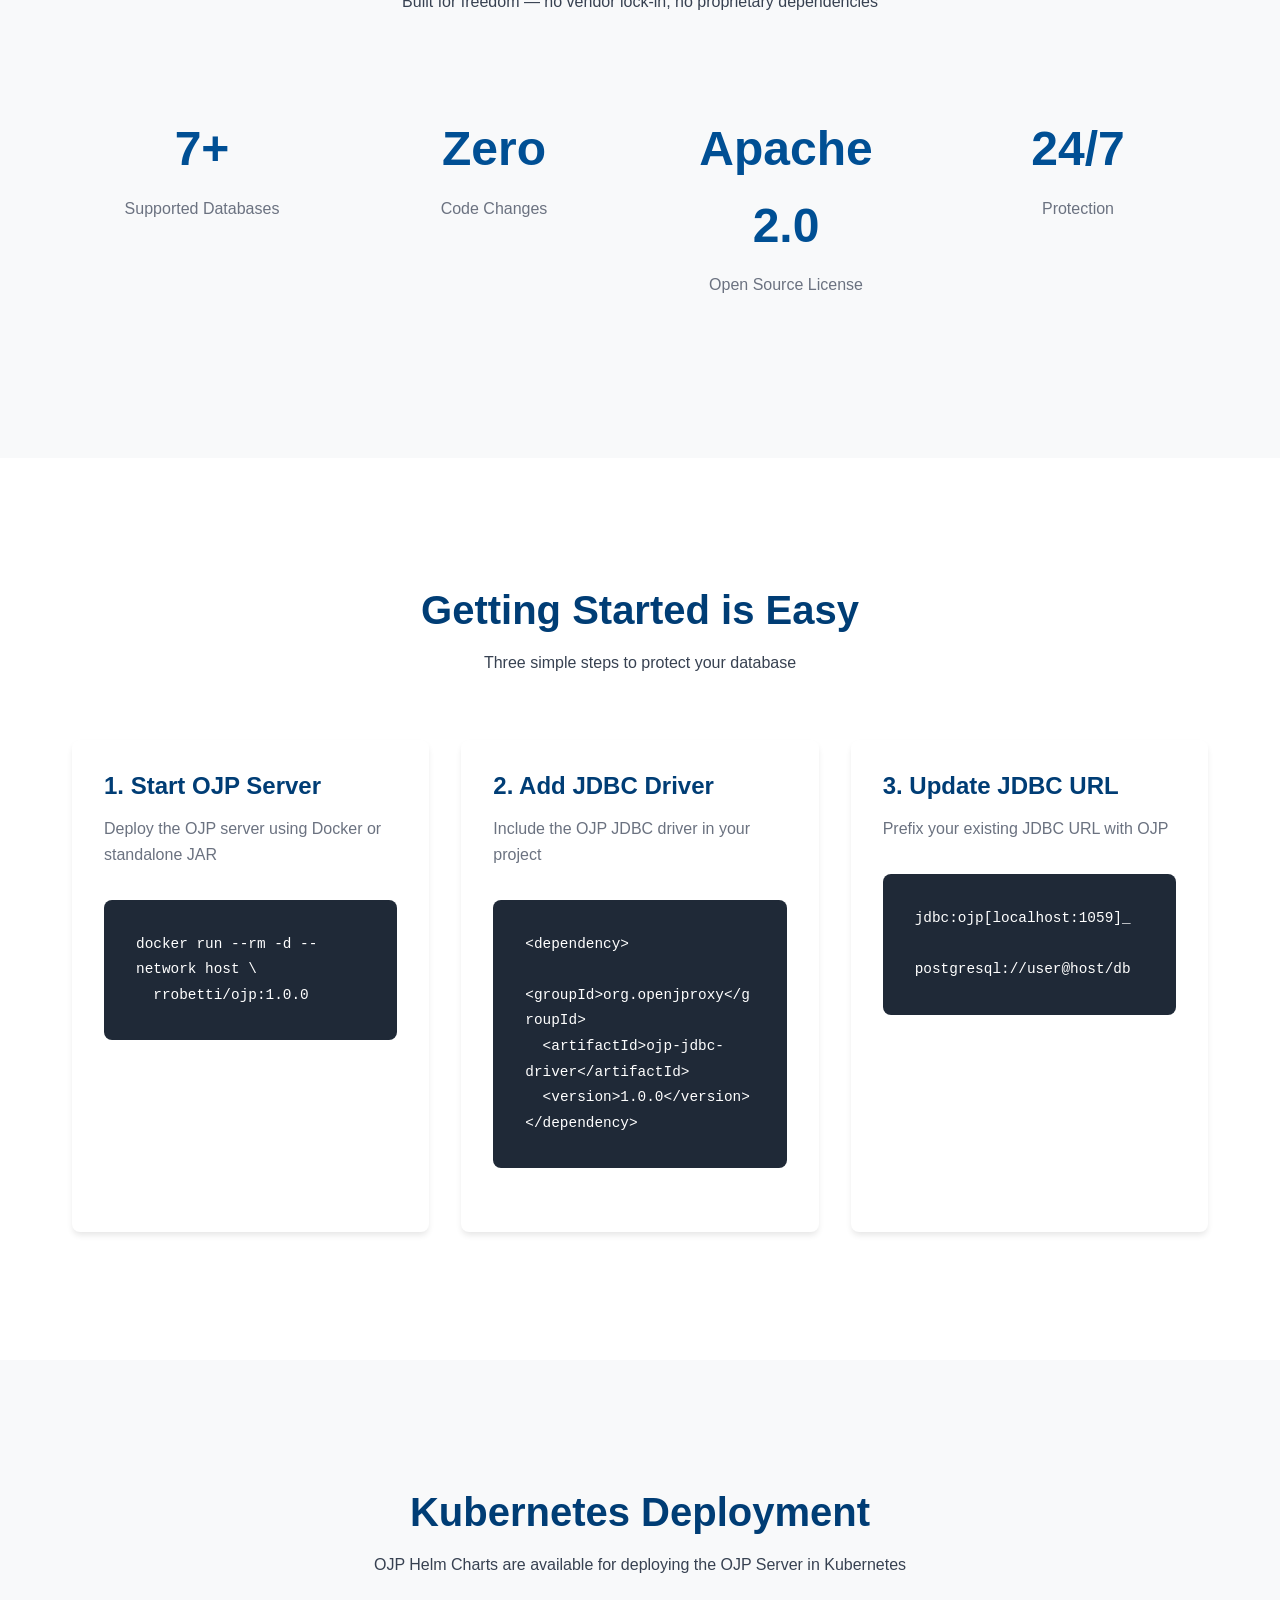
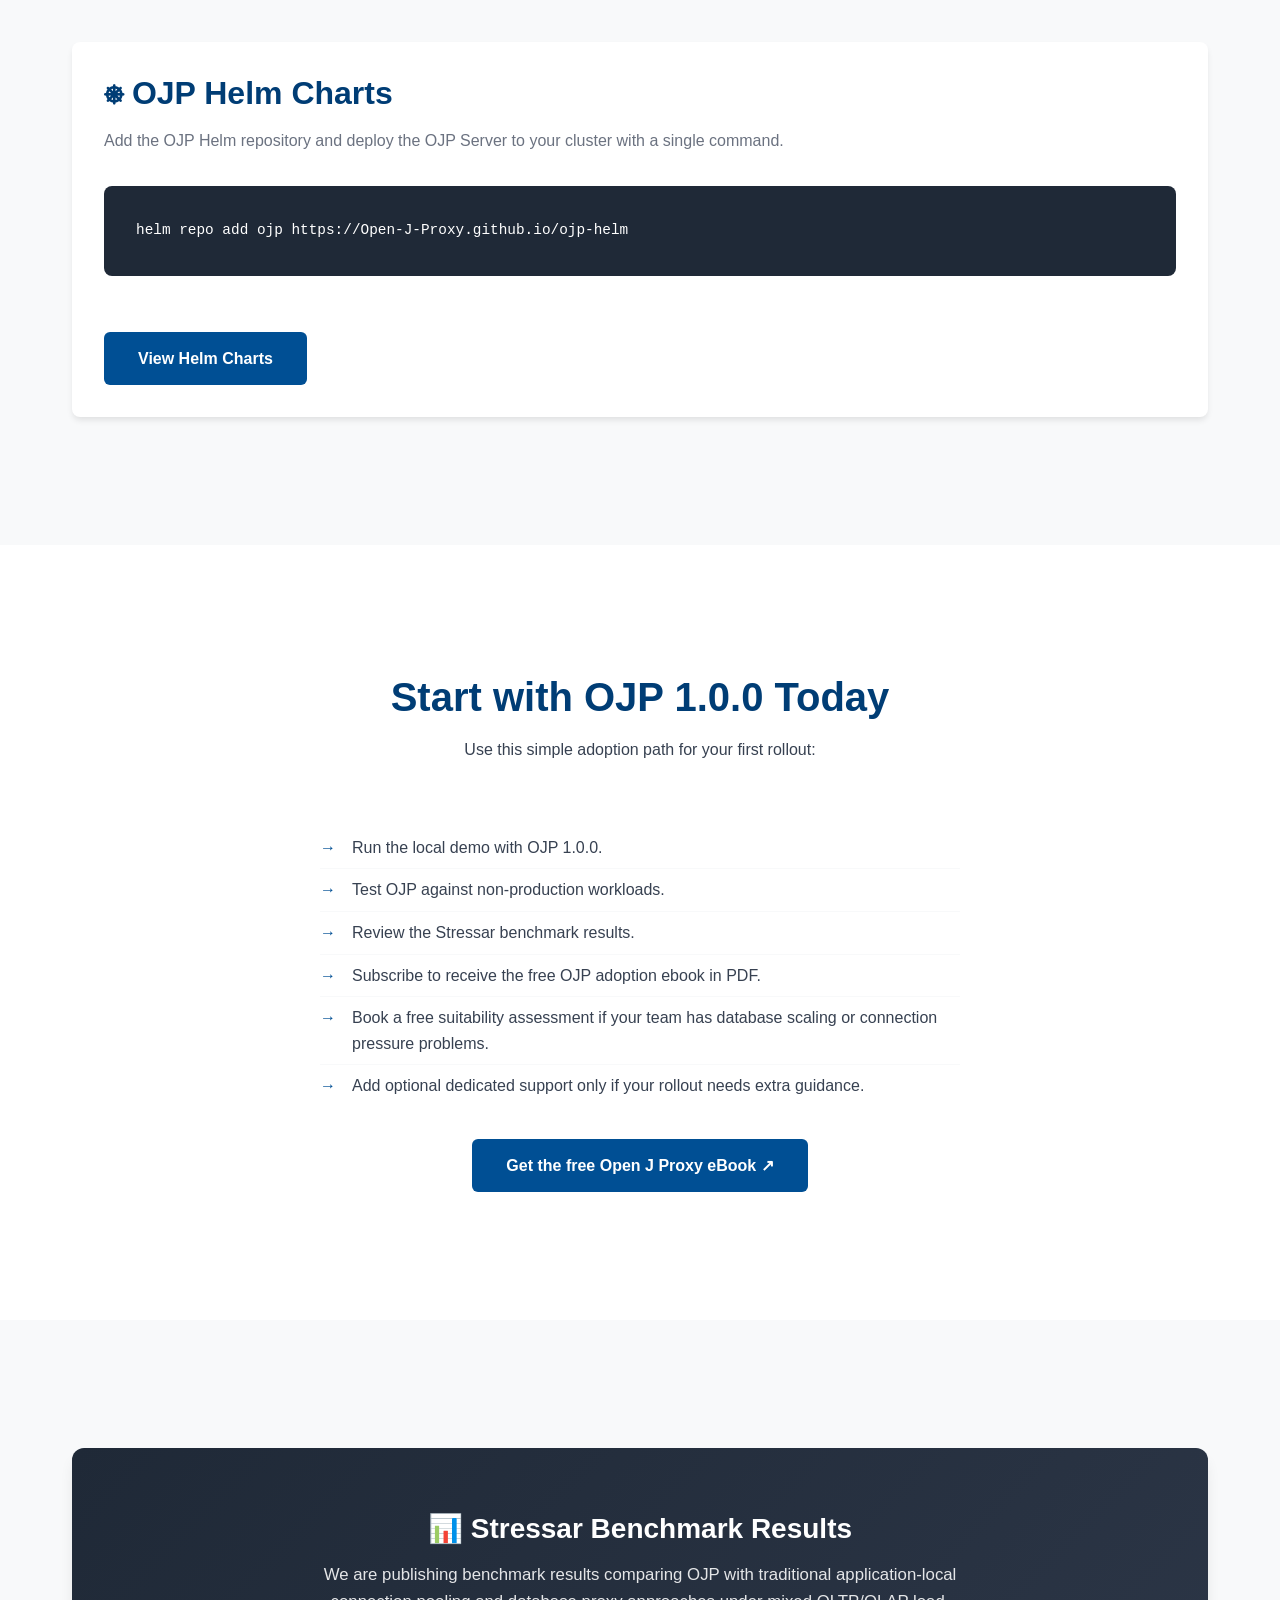
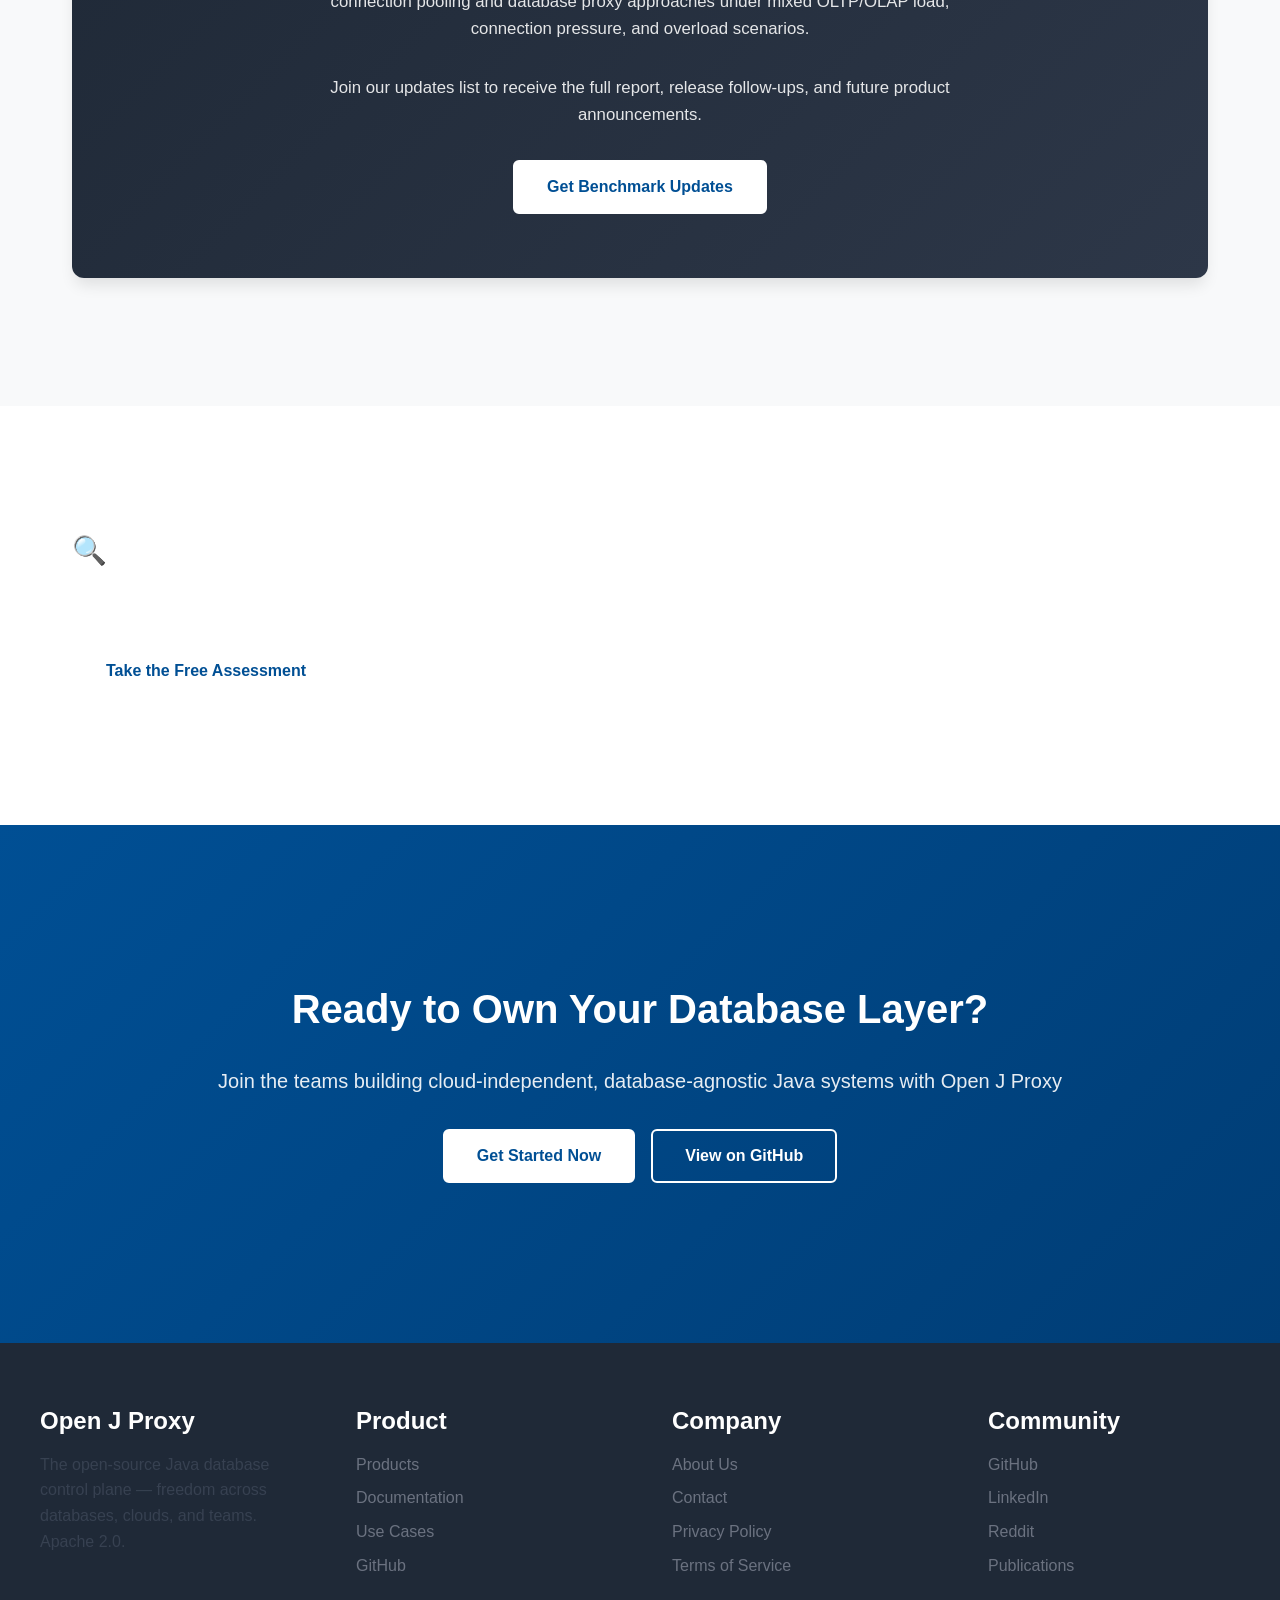
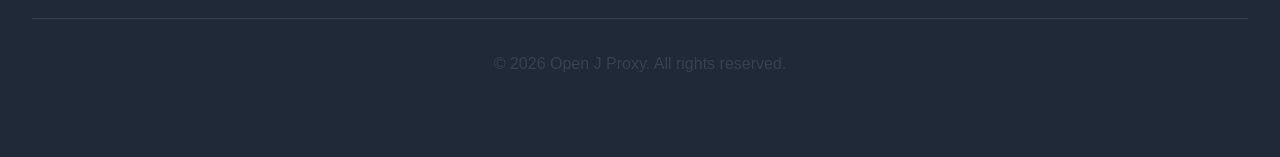
==== commit 38d21a41: "feat: feature Break The Spiral in homepage hero Co-authored-by: Copilot <223556219+Copilot@users.nor" ====
--- a/index.html
+++ b/index.html
@@ -61,6 +61,10 @@
                 <a href="https://e3b21e9a.sibforms.com/serve/[base64]" class="btn btn-secondary" target="_blank" rel="noopener noreferrer" aria-label="Get the free Open J Proxy eBook">Get the free Open J Proxy eBook ↗</a>
                 <a href="https://github.com/Open-J-Proxy/ojp" class="btn btn-primary" target="_blank" rel="noopener noreferrer" aria-label="View on GitHub">View on GitHub ↗</a>
             </div>
+            <div class="hero-song">
+                <p>The first song created for Open J Proxy</p>
+                <a href="https://www.youtube.com/watch?v=Mk3RkWnMJ_s&amp;list=RDMk3RkWnMJ_s" class="btn btn-secondary" target="_blank" rel="noopener noreferrer" aria-label="Listen to Break The Spiral on YouTube (opens in a new tab)">Listen to Break The Spiral ↗</a>
+            </div>
         </div>
     </section>
 
--- a/css/style.css
+++ b/css/style.css
@@ -232,6 +232,27 @@
     flex-wrap: wrap;
 }
 
+.hero-song {
+    display: flex;
+    align-items: center;
+    justify-content: center;
+    flex-wrap: wrap;
+    gap: var(--spacing-sm);
+    margin-top: var(--spacing-md);
+    padding-top: var(--spacing-md);
+    border-top: 1px solid rgba(255, 255, 255, 0.25);
+}
+
+.hero-song p {
+    margin: 0;
+    font-size: 1rem;
+}
+
+.hero-song a:focus-visible {
+    outline: 3px solid var(--white);
+    outline-offset: 4px;
+}
+
 /* Buttons */
 .btn {
     display: inline-block;
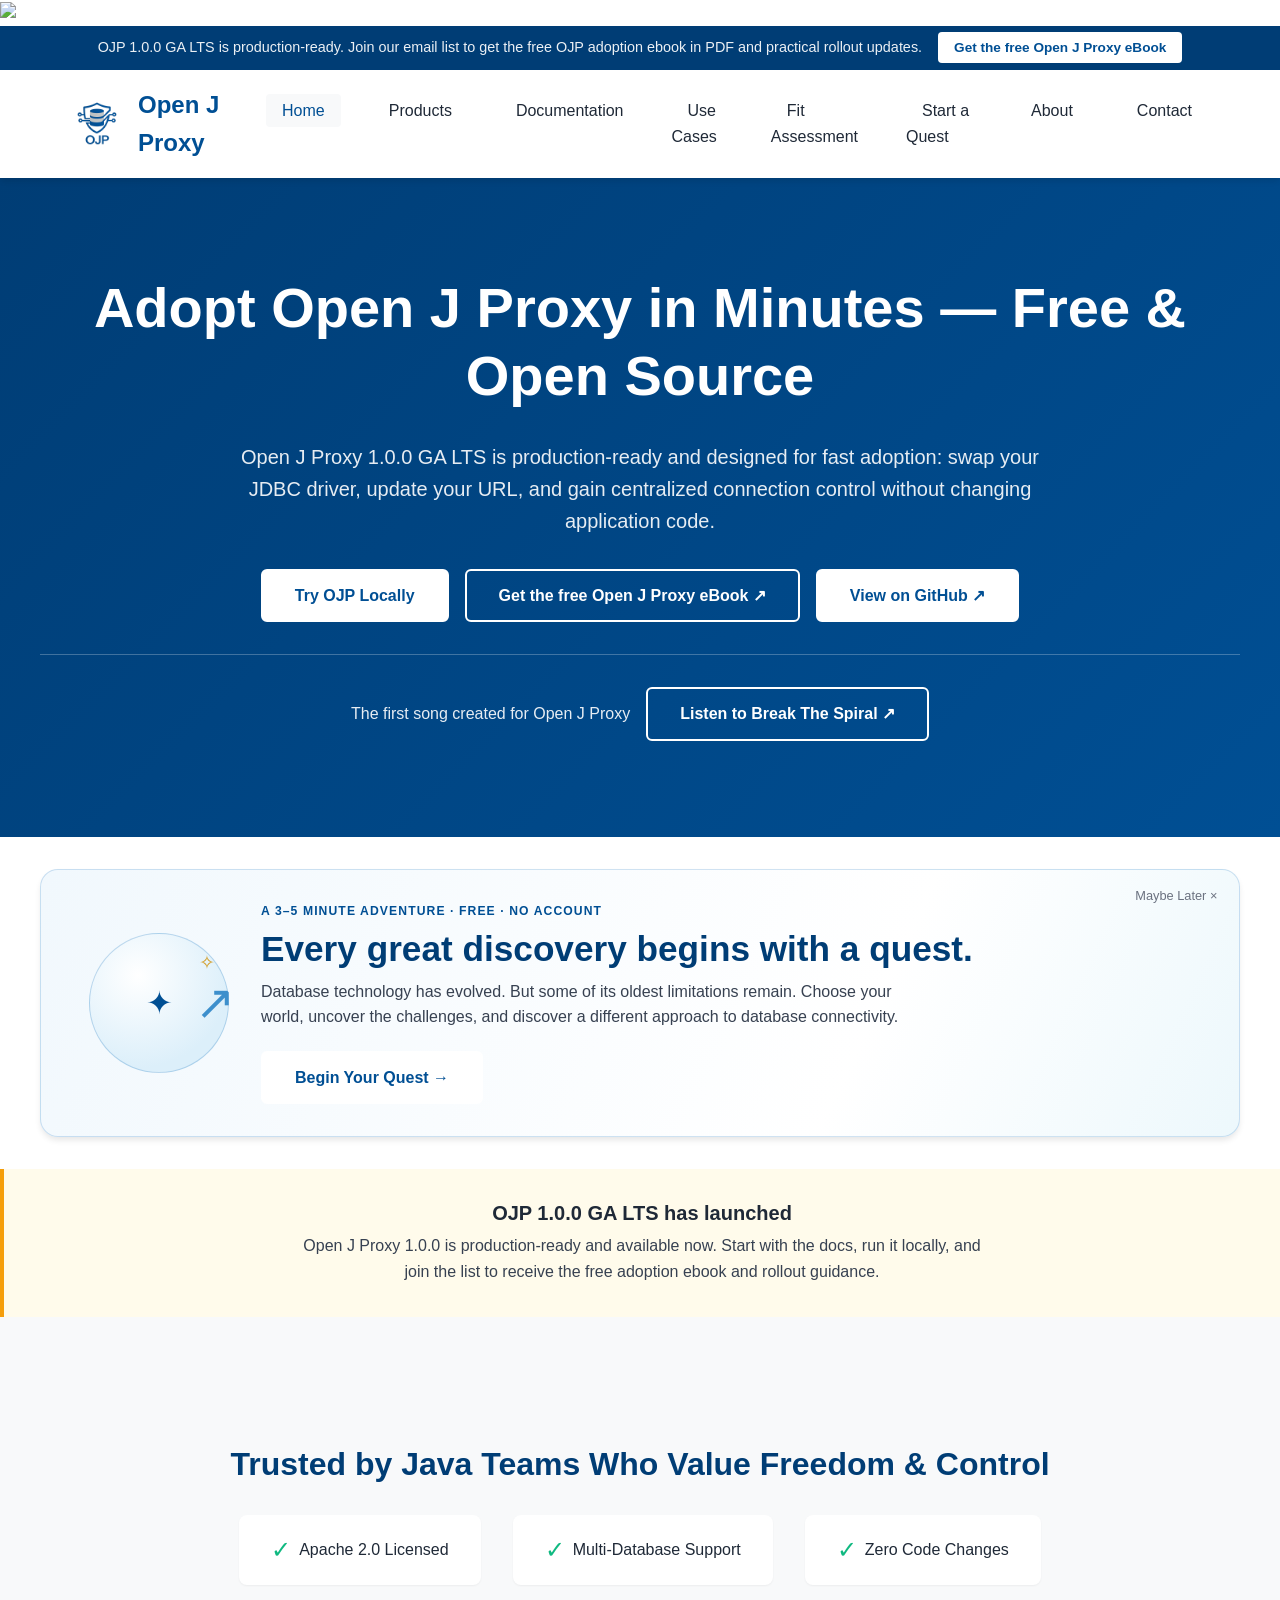
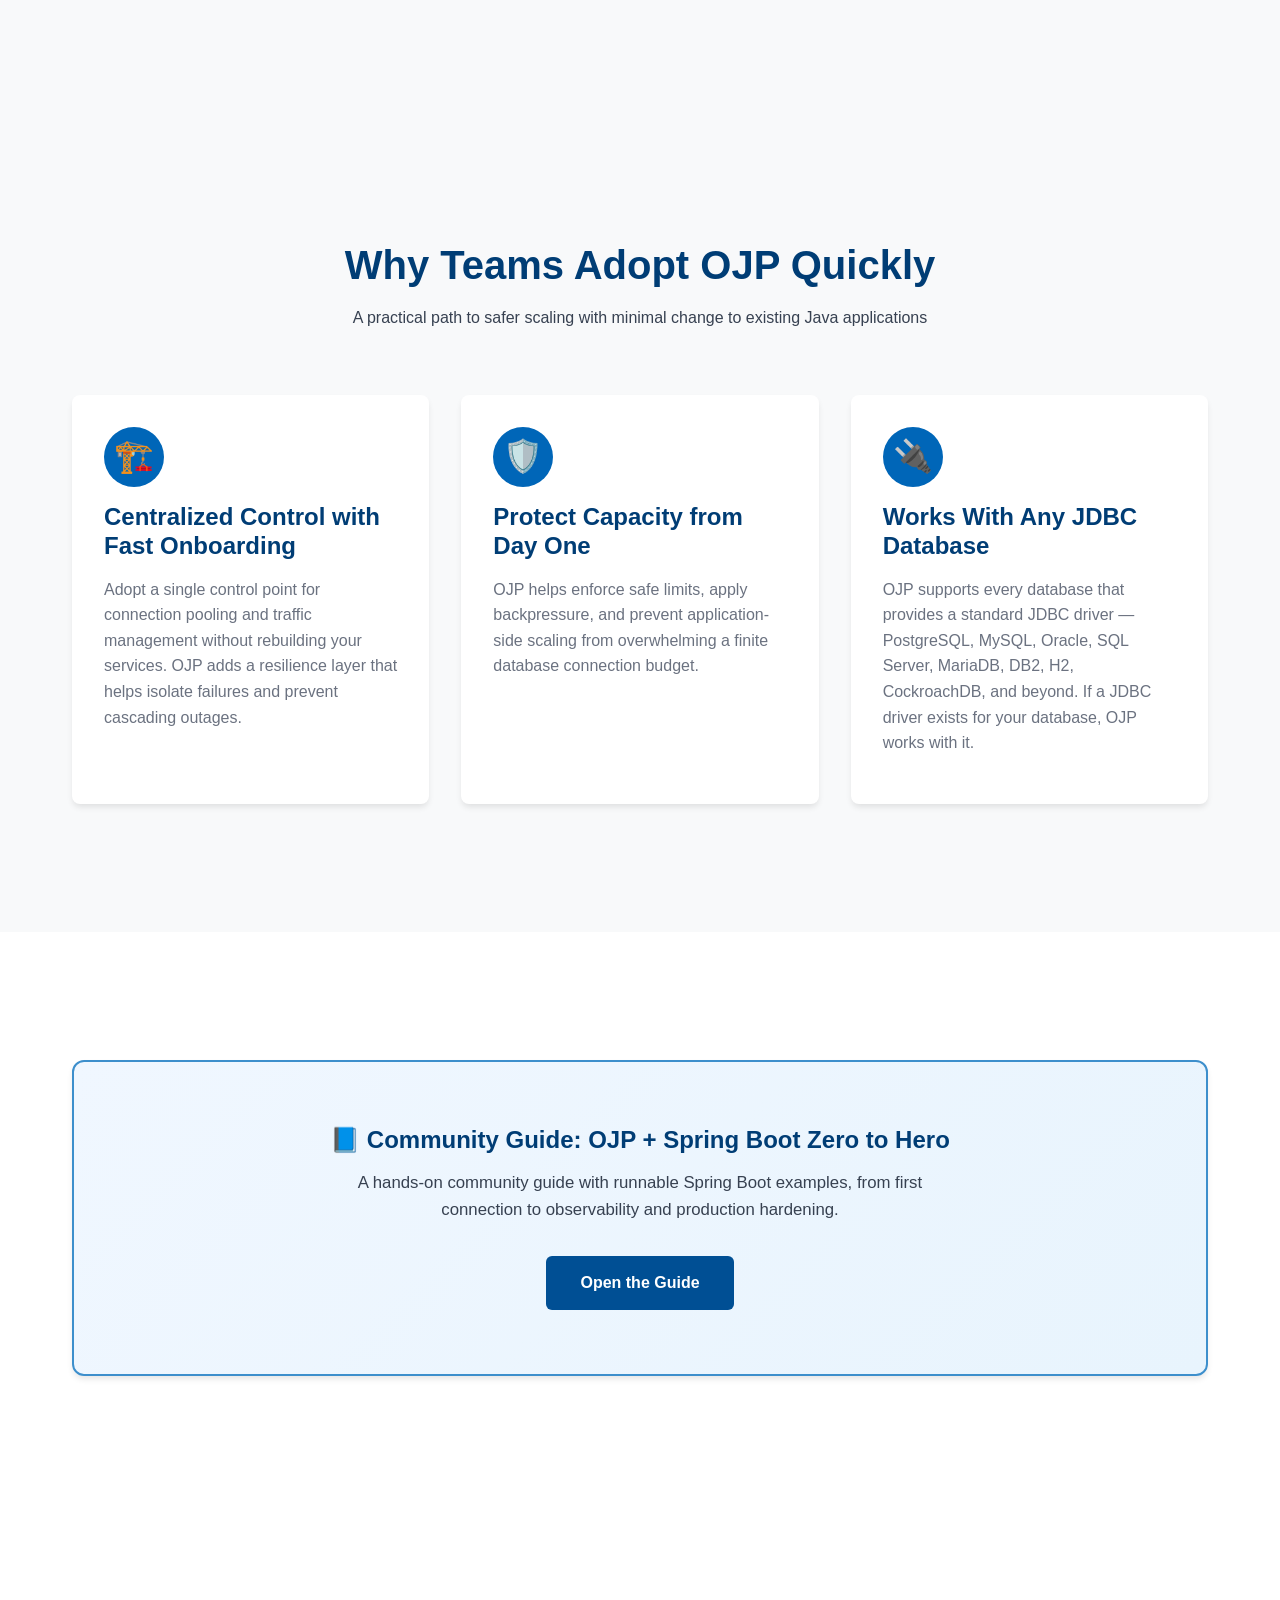
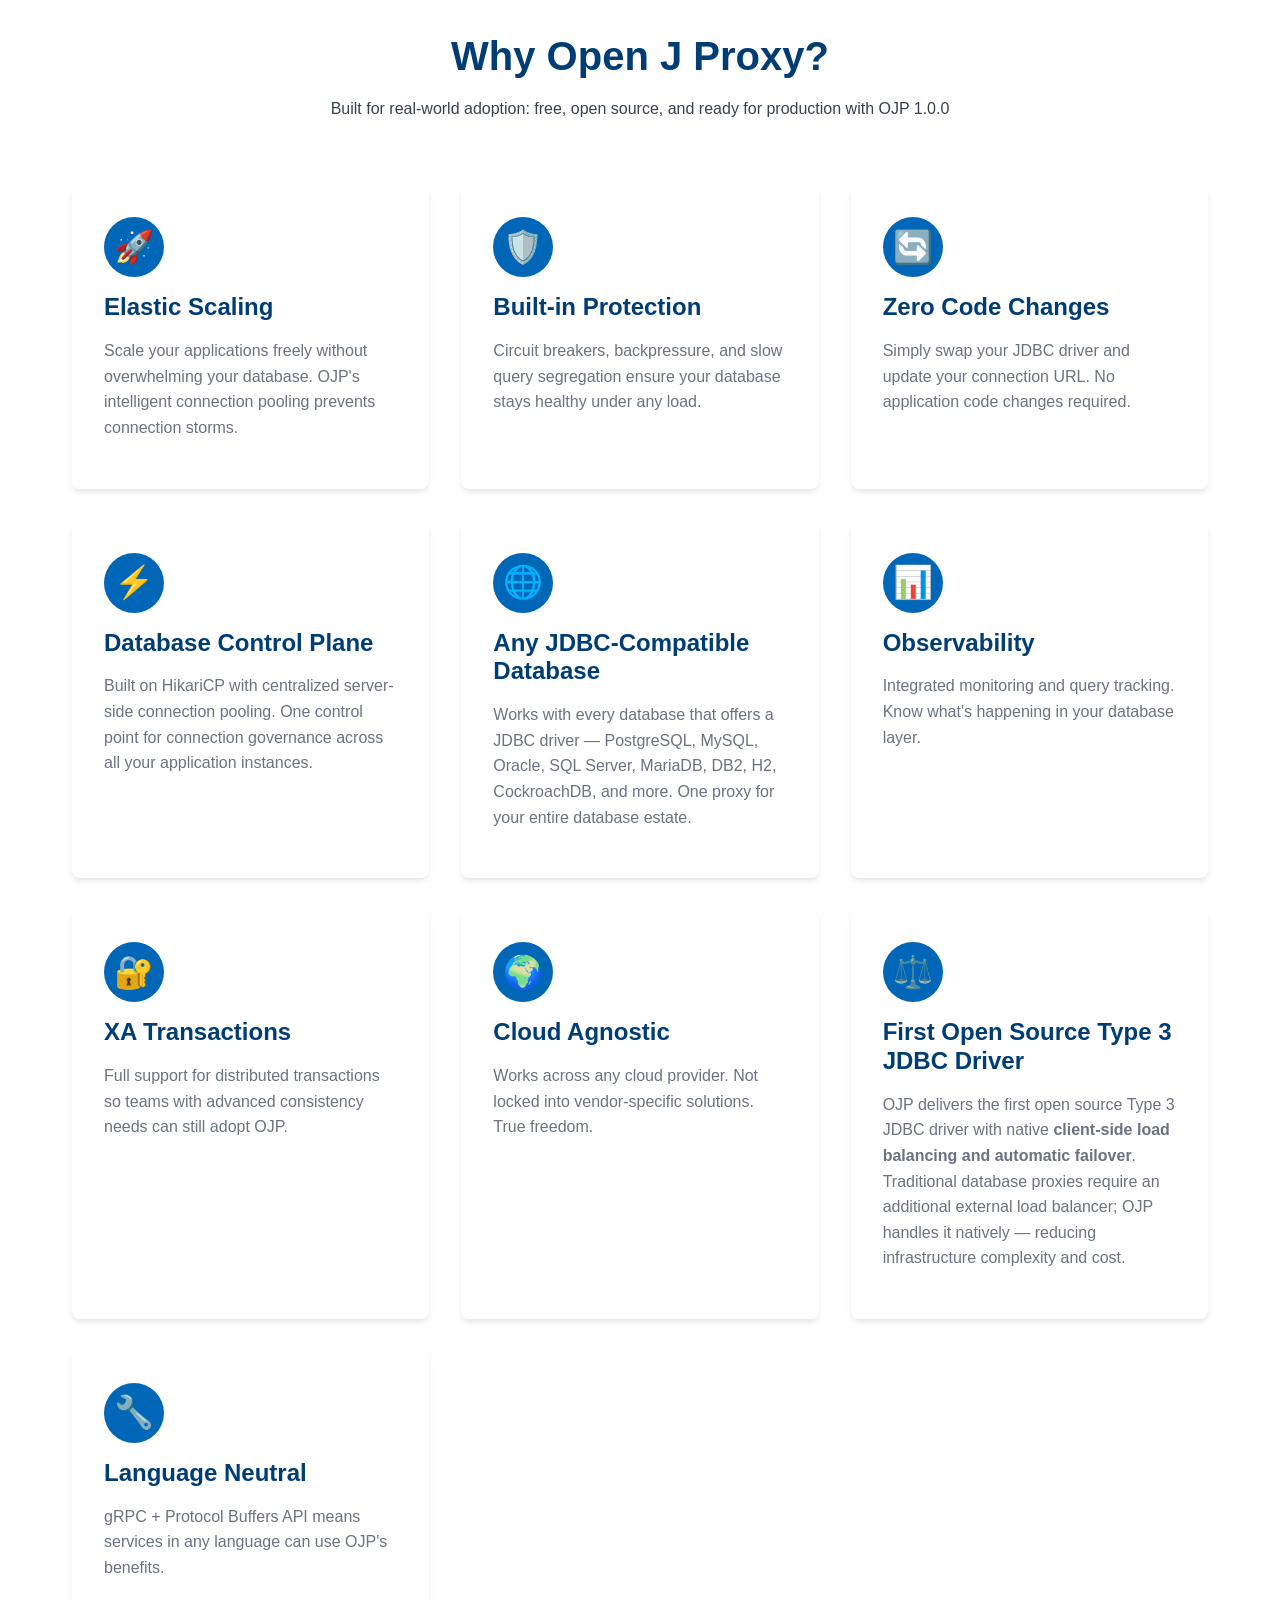
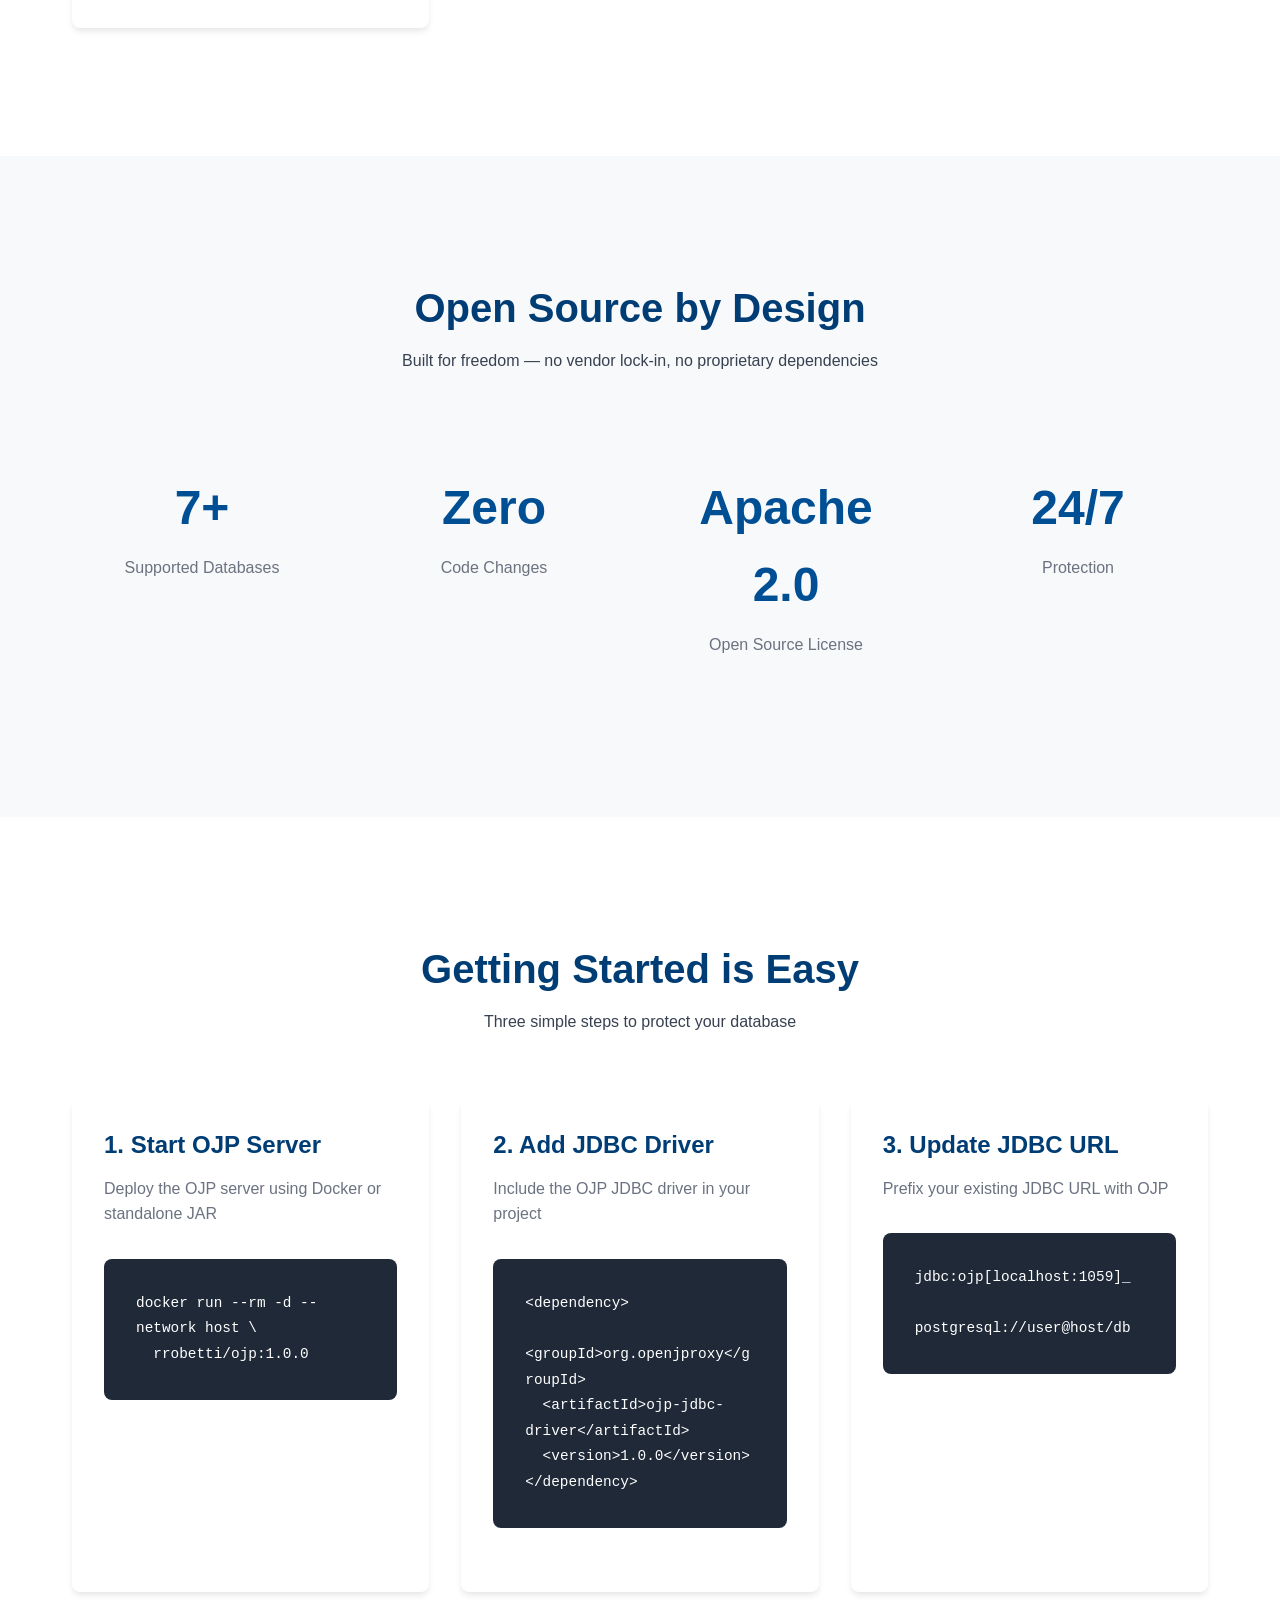
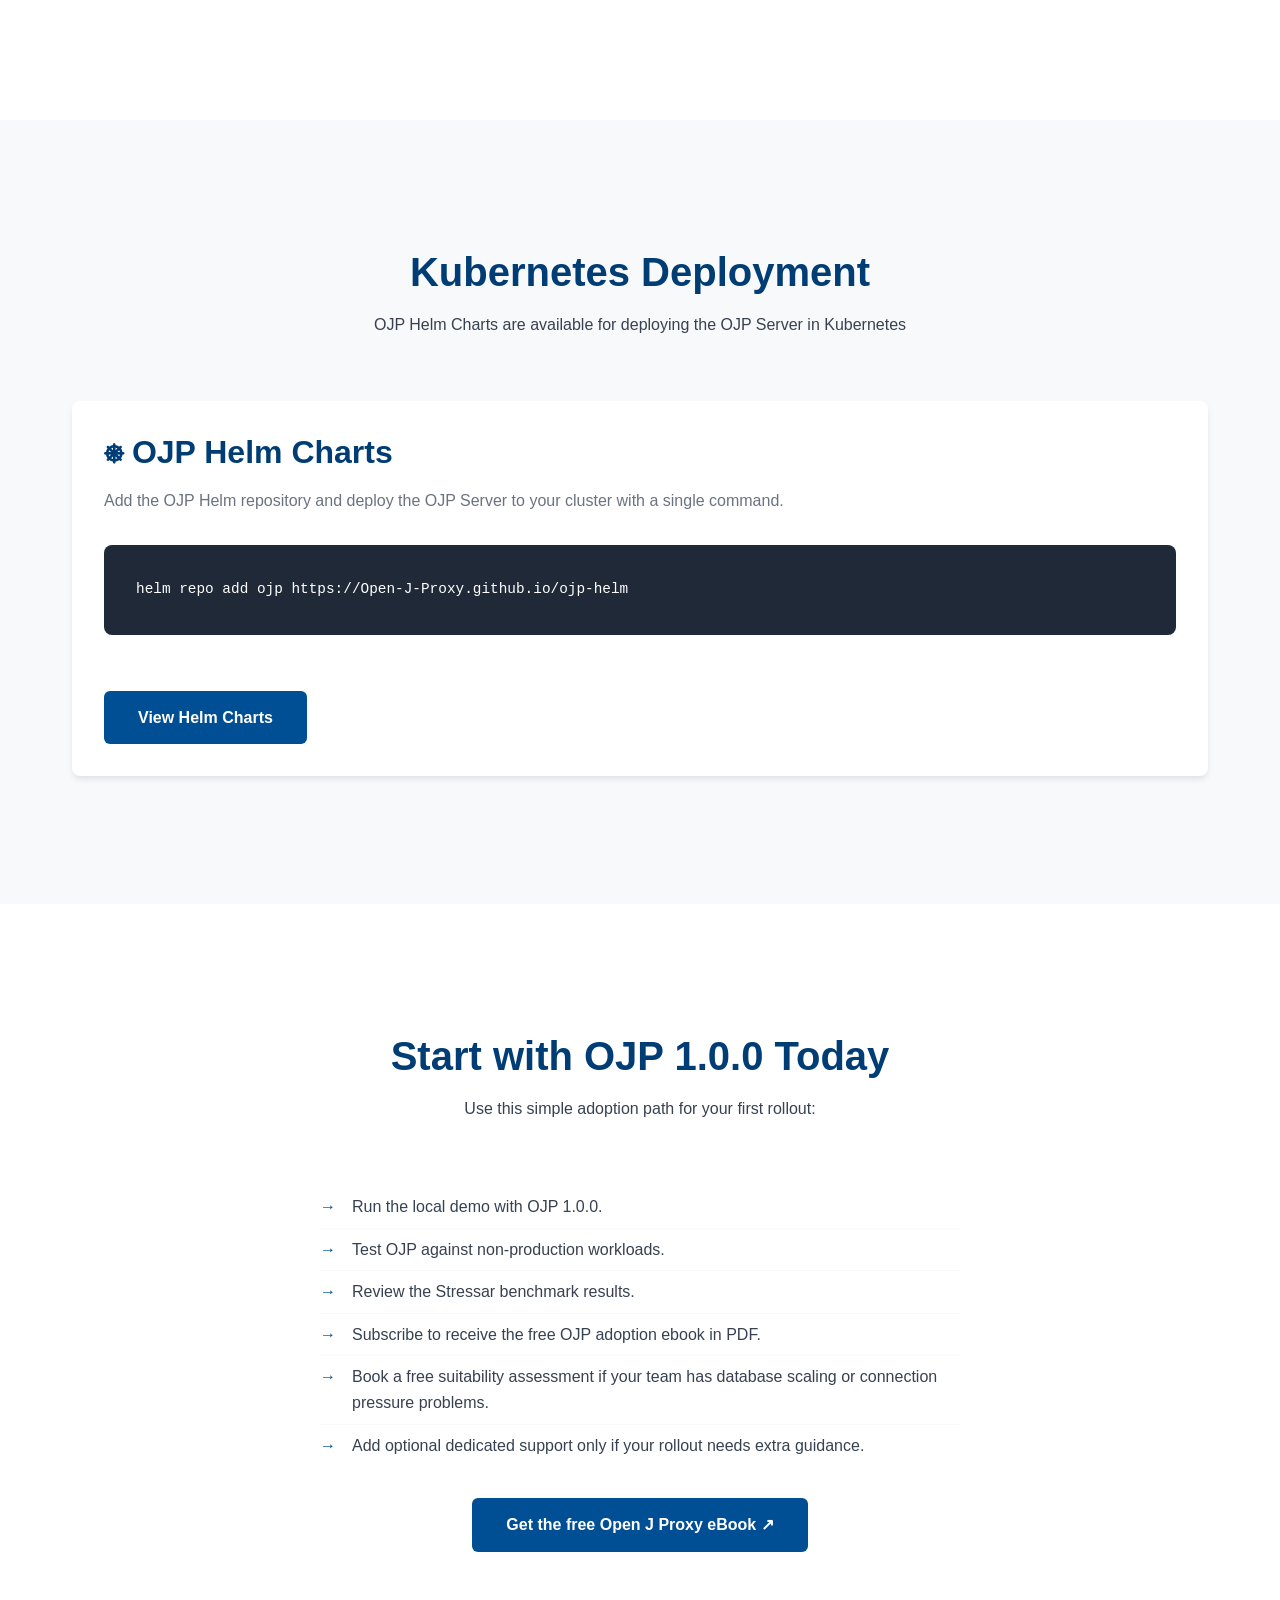
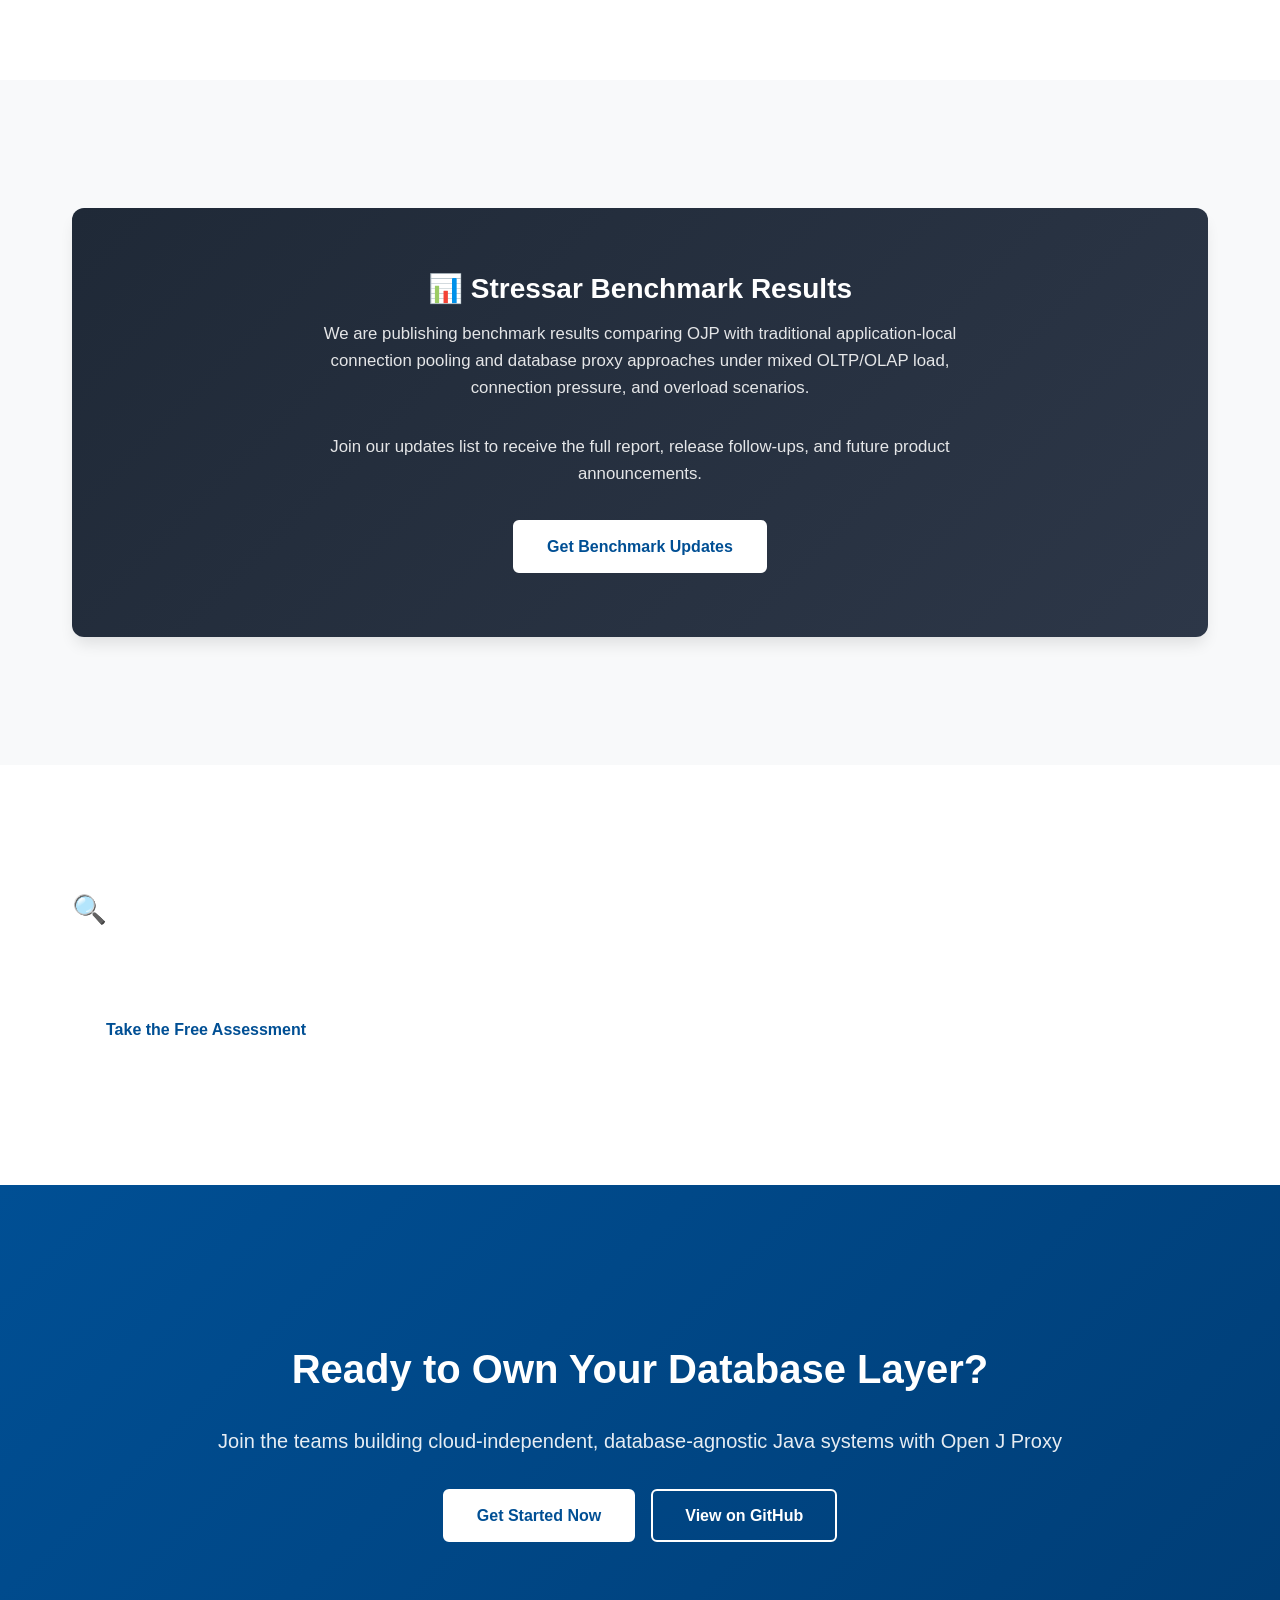
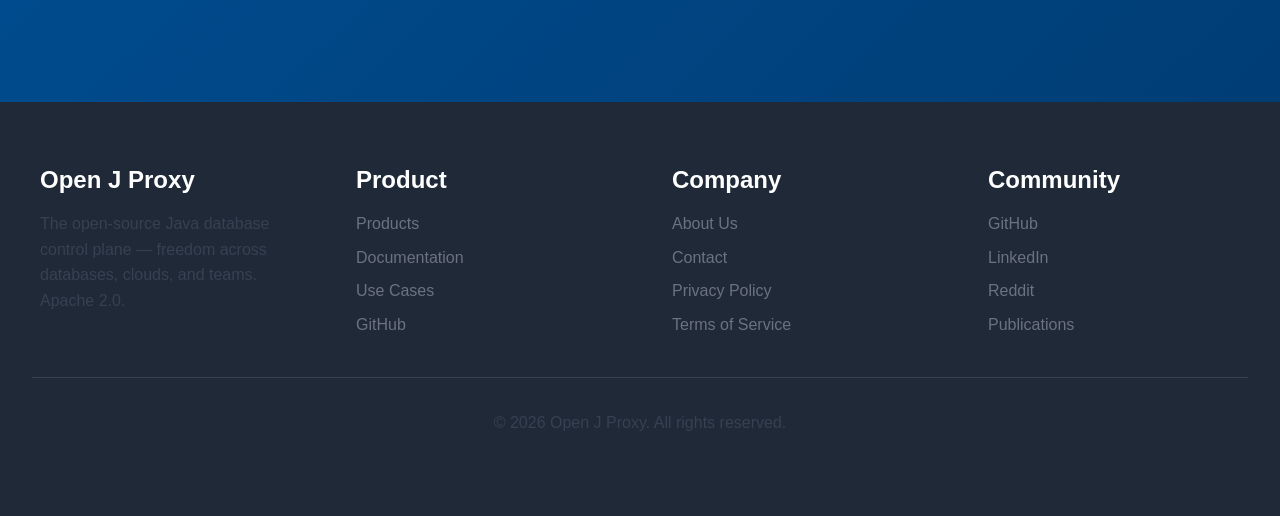
==== commit d31d370f: "Add OJP Quest interactive learning experience Co-authored-by: Copilot <223556219+Copilot@users.norep" ====
--- a/index.html
+++ b/index.html
@@ -43,6 +43,7 @@
                     <li><a href="documentation.html">Documentation</a></li>
                     <li><a href="use-cases.html">Use Cases</a></li>
                     <li><a href="fit-assessment.html">Fit Assessment</a></li>
+                    <li><a href="quest.html" data-quest-entry>Start a Quest</a></li>
                     <li><a href="about.html">About</a></li>
                     <li><a href="contact.html">Contact</a></li>
                 </ul>
@@ -66,6 +67,18 @@
                 <a href="https://www.youtube.com/watch?v=Mk3RkWnMJ_s&amp;list=RDMk3RkWnMJ_s" class="btn btn-secondary" target="_blank" rel="noopener noreferrer" aria-label="Listen to Break The Spiral on YouTube (opens in a new tab)">Listen to Break The Spiral ↗</a>
             </div>
         </div>
+    </section>
+
+    <!-- OJP Quest invitation -->
+    <section class="quest-invitation" id="quest-invitation" aria-labelledby="quest-invitation-title">
+        <div class="quest-invitation-art" aria-hidden="true"><span>✦</span><span>↗</span><span>✧</span></div>
+        <div class="quest-invitation-copy">
+            <p class="quest-invitation-kicker">A 3–5 MINUTE ADVENTURE · FREE · NO ACCOUNT</p>
+            <h2 id="quest-invitation-title">Every great discovery begins with a quest.</h2>
+            <p>Database technology has evolved. But some of its oldest limitations remain. Choose your world, uncover the challenges, and discover a different approach to database connectivity.</p>
+            <a href="quest.html" class="btn btn-primary" data-quest-entry>Begin Your Quest <span aria-hidden="true">→</span></a>
+        </div>
+        <button type="button" class="quest-invitation-dismiss" data-dismiss-quest aria-label="Maybe later. Dismiss this invitation">Maybe Later <span aria-hidden="true">×</span></button>
     </section>
 
     <!-- Launch Notice -->
--- a/css/style.css
+++ b/css/style.css
@@ -1187,3 +1187,136 @@
     color: var(--gray);
     margin-bottom: var(--spacing-sm);
 }
+
+/* Optional OJP Quest invitation */
+.quest-invitation {
+    position: relative;
+    display: flex;
+    max-width: 1200px;
+    align-items: center;
+    gap: 2rem;
+    margin: 2rem auto;
+    padding: 2rem clamp(1.25rem, 4vw, 3rem);
+    overflow: hidden;
+    border: 1px solid rgba(0, 102, 184, 0.18);
+    border-radius: 18px;
+    background: linear-gradient(115deg, #f1f8fd, #fff 68%, #edf8fc);
+    box-shadow: var(--shadow-md);
+}
+
+.quest-invitation[hidden] {
+    display: none;
+}
+
+.quest-invitation-copy {
+    position: relative;
+    z-index: 1;
+    max-width: 760px;
+}
+
+.quest-invitation-kicker {
+    margin-bottom: 0.4rem;
+    color: var(--primary-blue);
+    font-size: 0.76rem;
+    font-weight: 800;
+    letter-spacing: 0.09em;
+}
+
+.quest-invitation h2 {
+    margin-bottom: 0.55rem;
+    font-size: clamp(1.6rem, 3vw, 2.2rem);
+}
+
+.quest-invitation-copy > p:not(.quest-invitation-kicker) {
+    max-width: 670px;
+}
+
+.quest-invitation .btn {
+    margin-top: 0.3rem;
+}
+
+.quest-invitation-art {
+    display: grid;
+    width: 140px;
+    height: 140px;
+    flex: 0 0 140px;
+    place-items: center;
+    border: 1px solid rgba(0, 102, 184, 0.22);
+    border-radius: 50%;
+    background: radial-gradient(circle at 35% 30%, #fff, #dceffa 70%);
+    color: var(--primary-blue);
+    font-size: 2rem;
+}
+
+.quest-invitation-art span:nth-child(2) {
+    position: absolute;
+    margin: 0 0 0 7rem;
+    color: var(--accent-blue);
+    font-size: 3rem;
+}
+
+.quest-invitation-art span:nth-child(3) {
+    position: absolute;
+    margin: -5rem 0 0 6rem;
+    color: #d29d27;
+    font-size: 1.2rem;
+}
+
+.quest-invitation-dismiss {
+    position: absolute;
+    top: 0.65rem;
+    right: 0.8rem;
+    padding: 0.35rem 0.55rem;
+    border: 0;
+    background: transparent;
+    color: var(--gray);
+    font: inherit;
+    font-size: 0.8rem;
+    cursor: pointer;
+}
+
+.quest-invitation-dismiss:hover {
+    color: var(--primary-blue);
+}
+
+.quest-invitation-dismiss:focus-visible {
+    outline: 3px solid var(--accent-blue);
+    outline-offset: 2px;
+}
+
+@media (max-width: 768px) {
+    .quest-invitation {
+        margin: 1rem;
+        gap: 1rem;
+    }
+
+    .quest-invitation-art {
+        width: 88px;
+        height: 88px;
+        flex-basis: 88px;
+    }
+
+    .quest-invitation-art span:nth-child(2) {
+        margin-left: 4.5rem;
+        font-size: 2rem;
+    }
+
+    .quest-invitation-art span:nth-child(3) {
+        margin: -3rem 0 0 4rem;
+    }
+}
+
+@media (max-width: 520px) {
+    .quest-invitation {
+        padding: 2.5rem 1rem 1.25rem;
+    }
+
+    .quest-invitation-art {
+        display: none;
+    }
+
+    .quest-invitation-dismiss {
+        top: 0.45rem;
+        right: 0.6rem;
+    }
+}
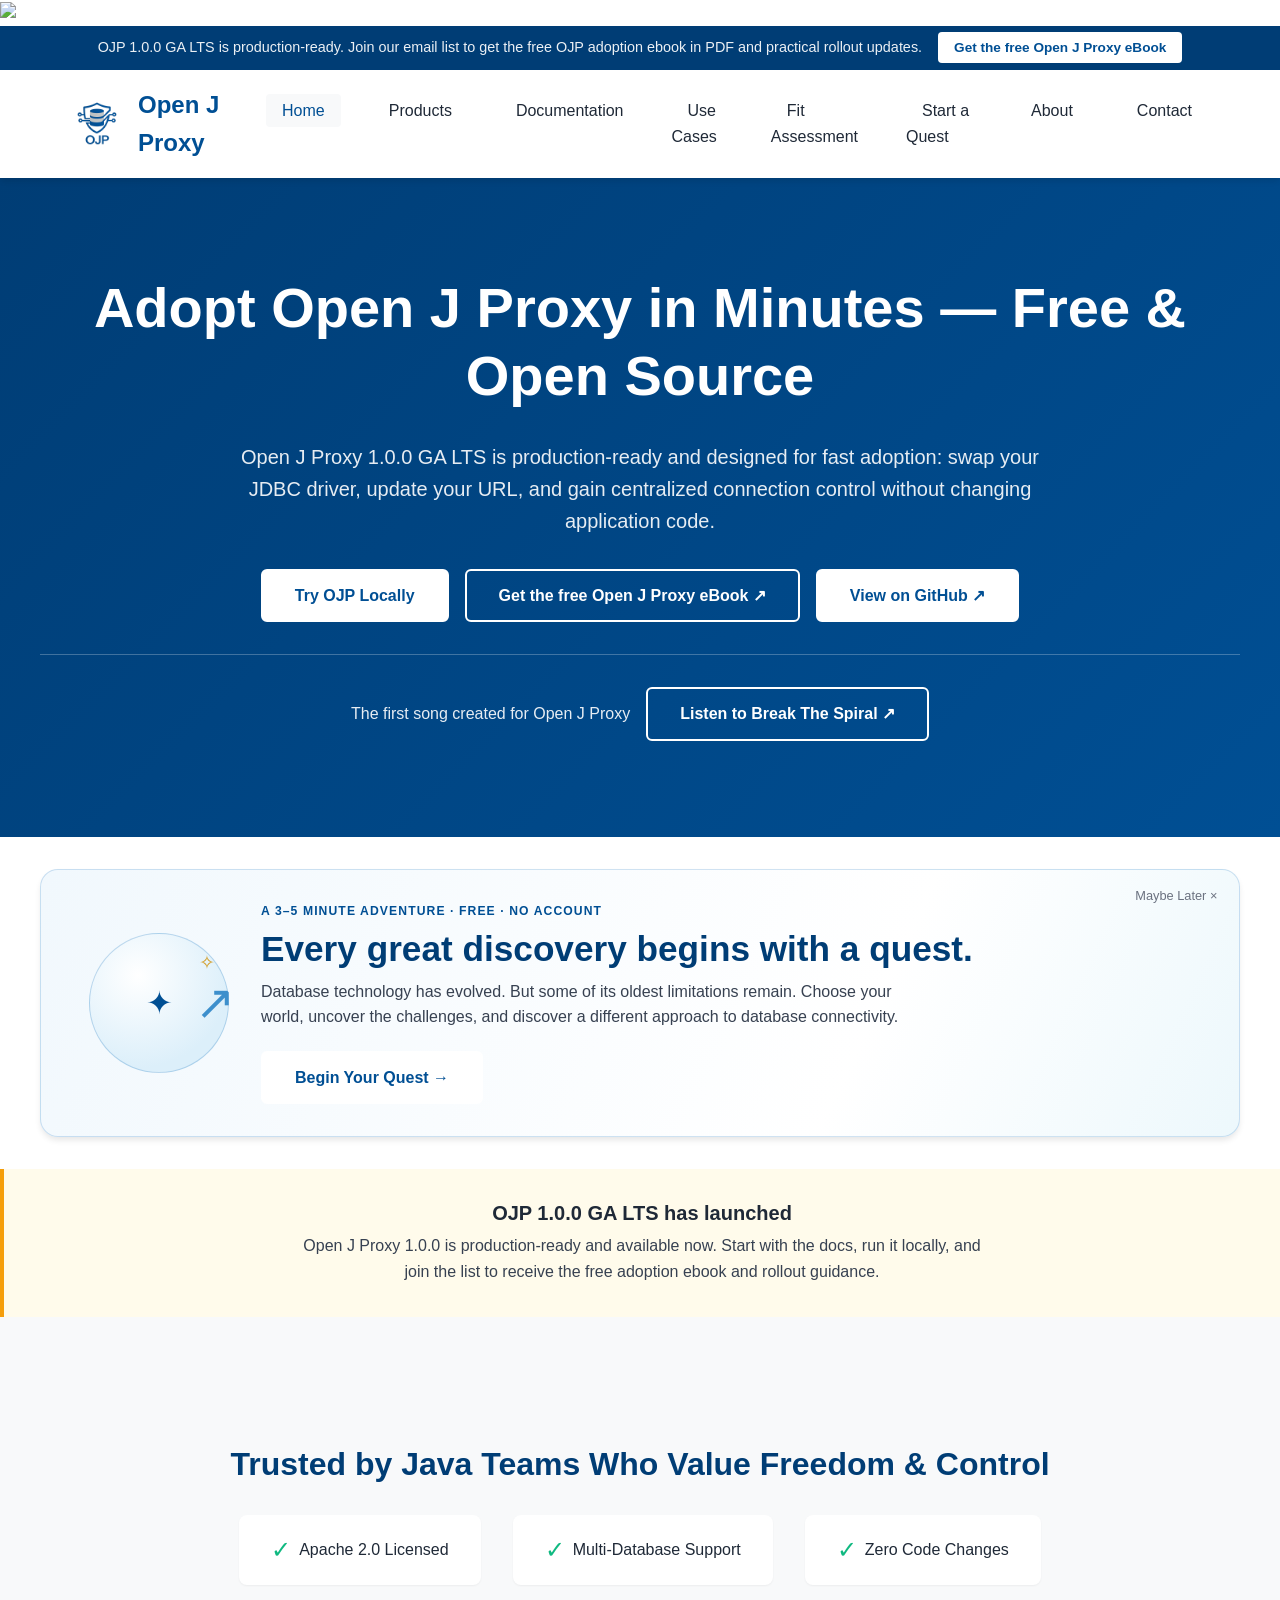
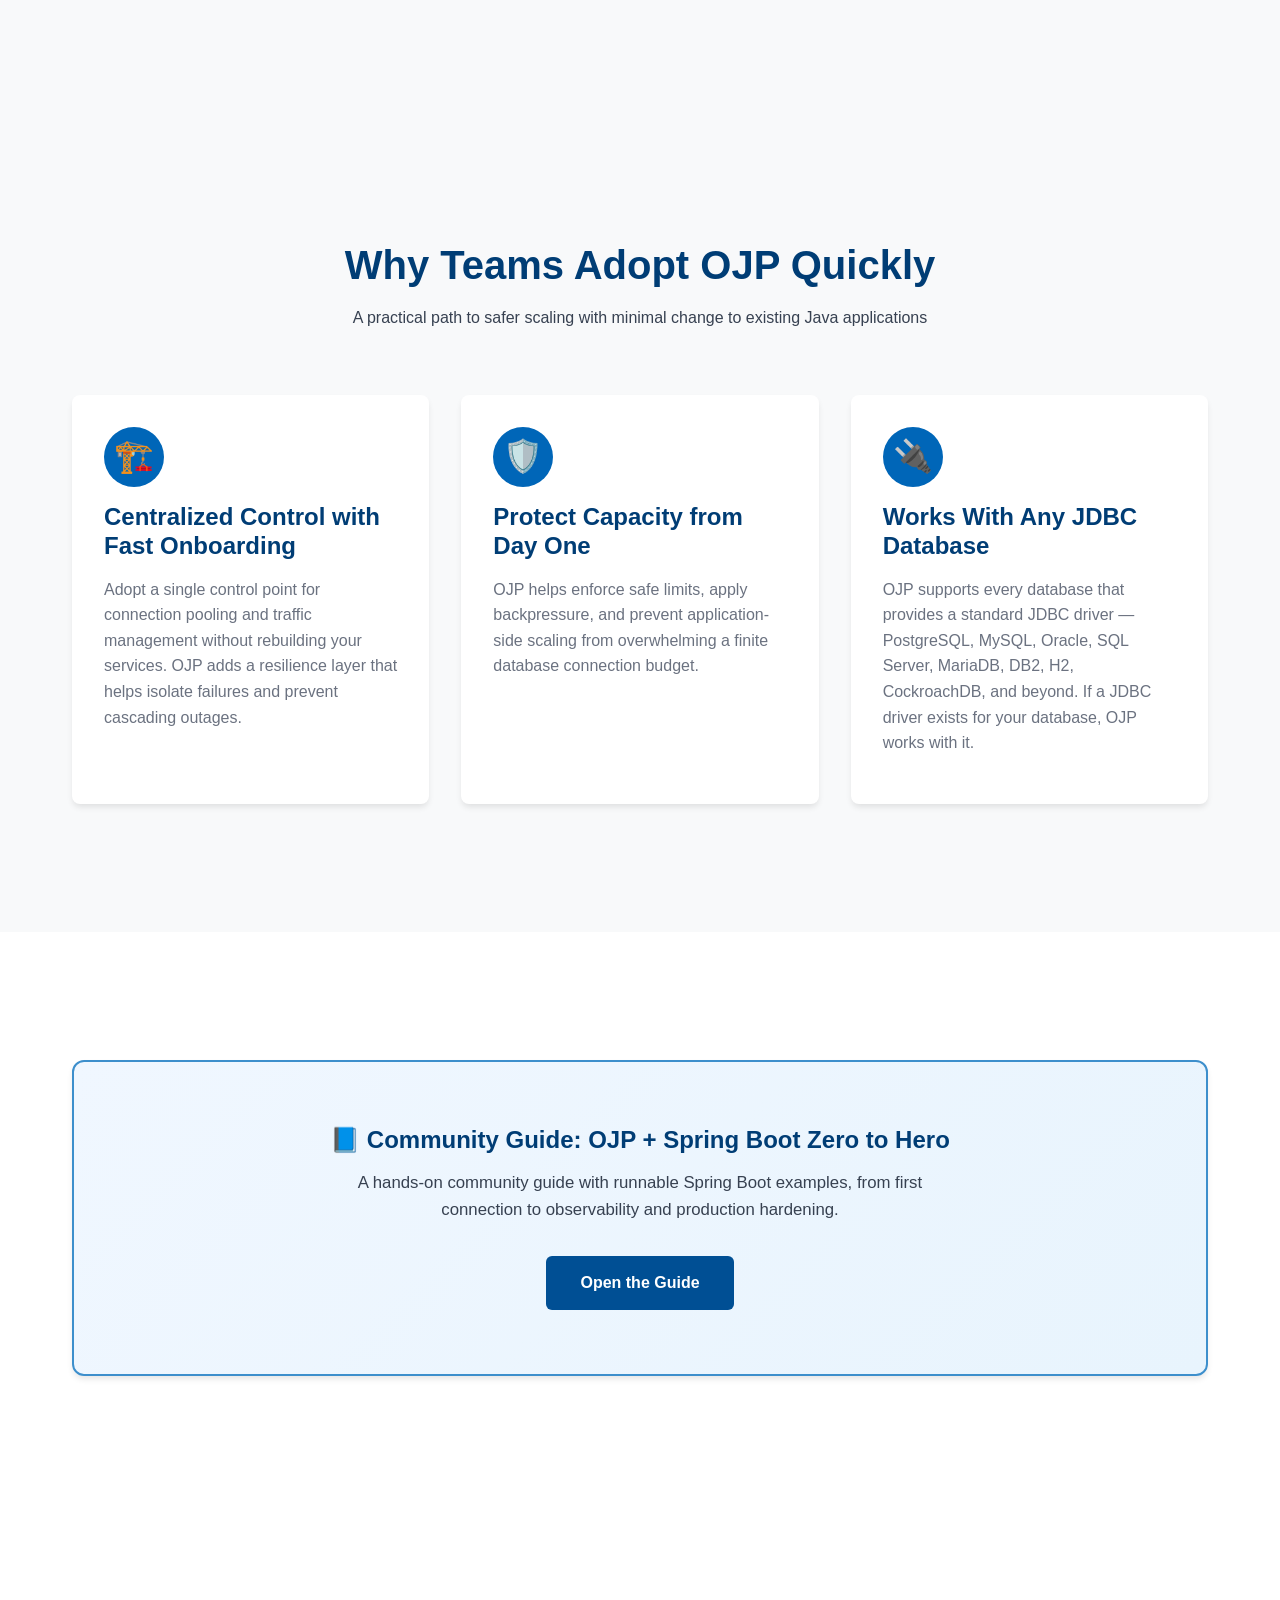
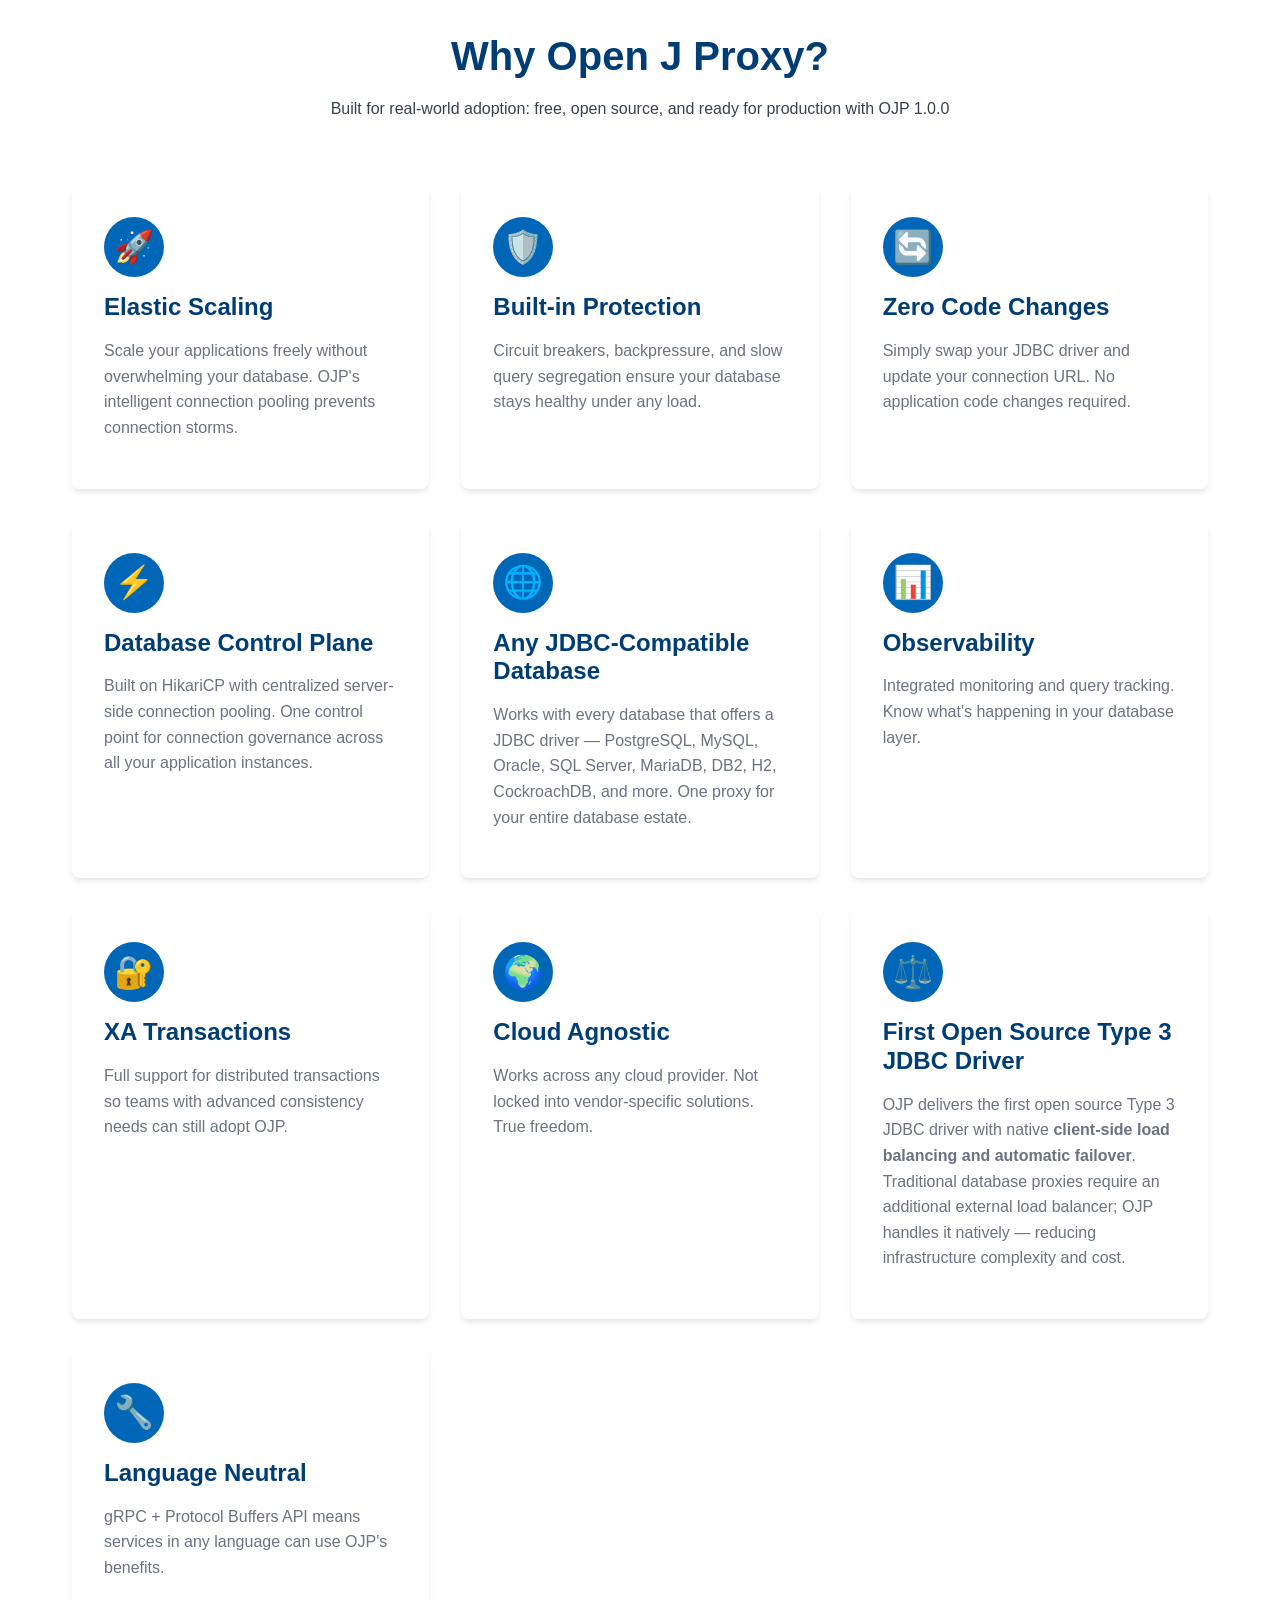
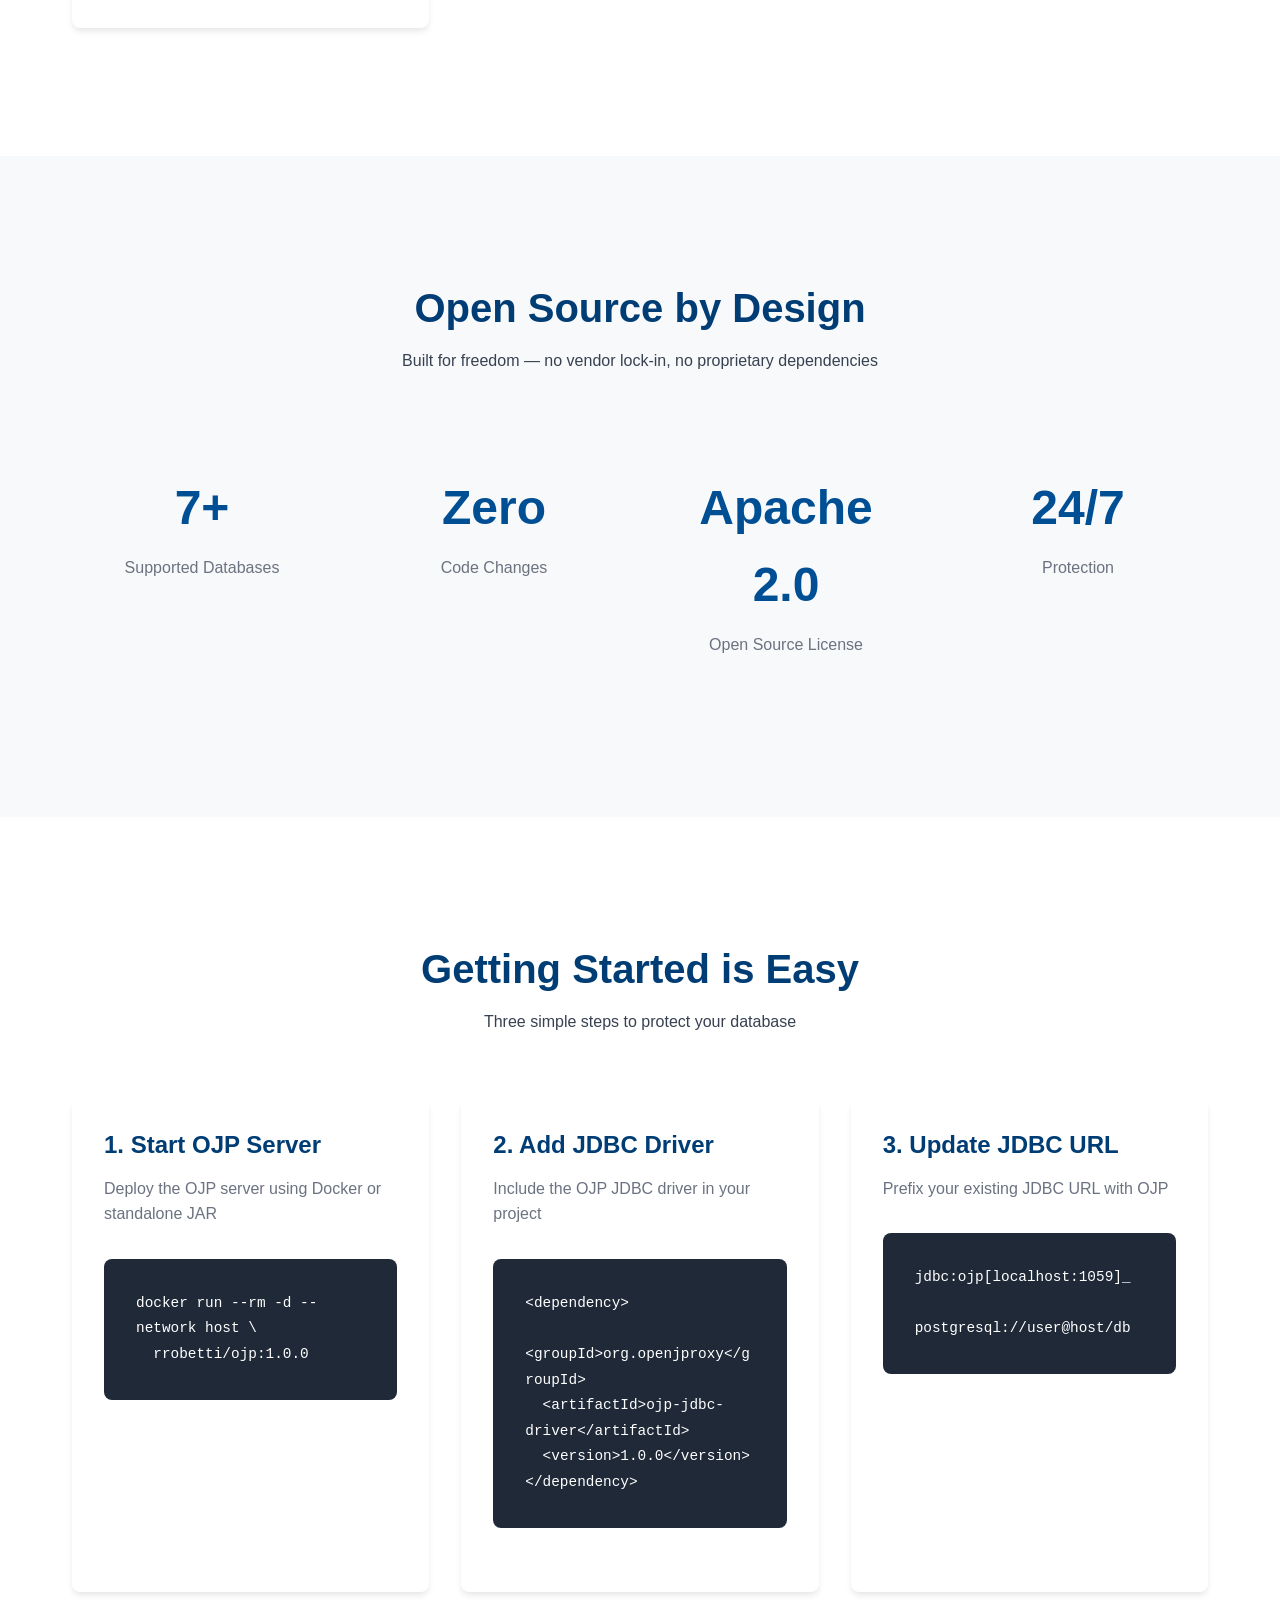
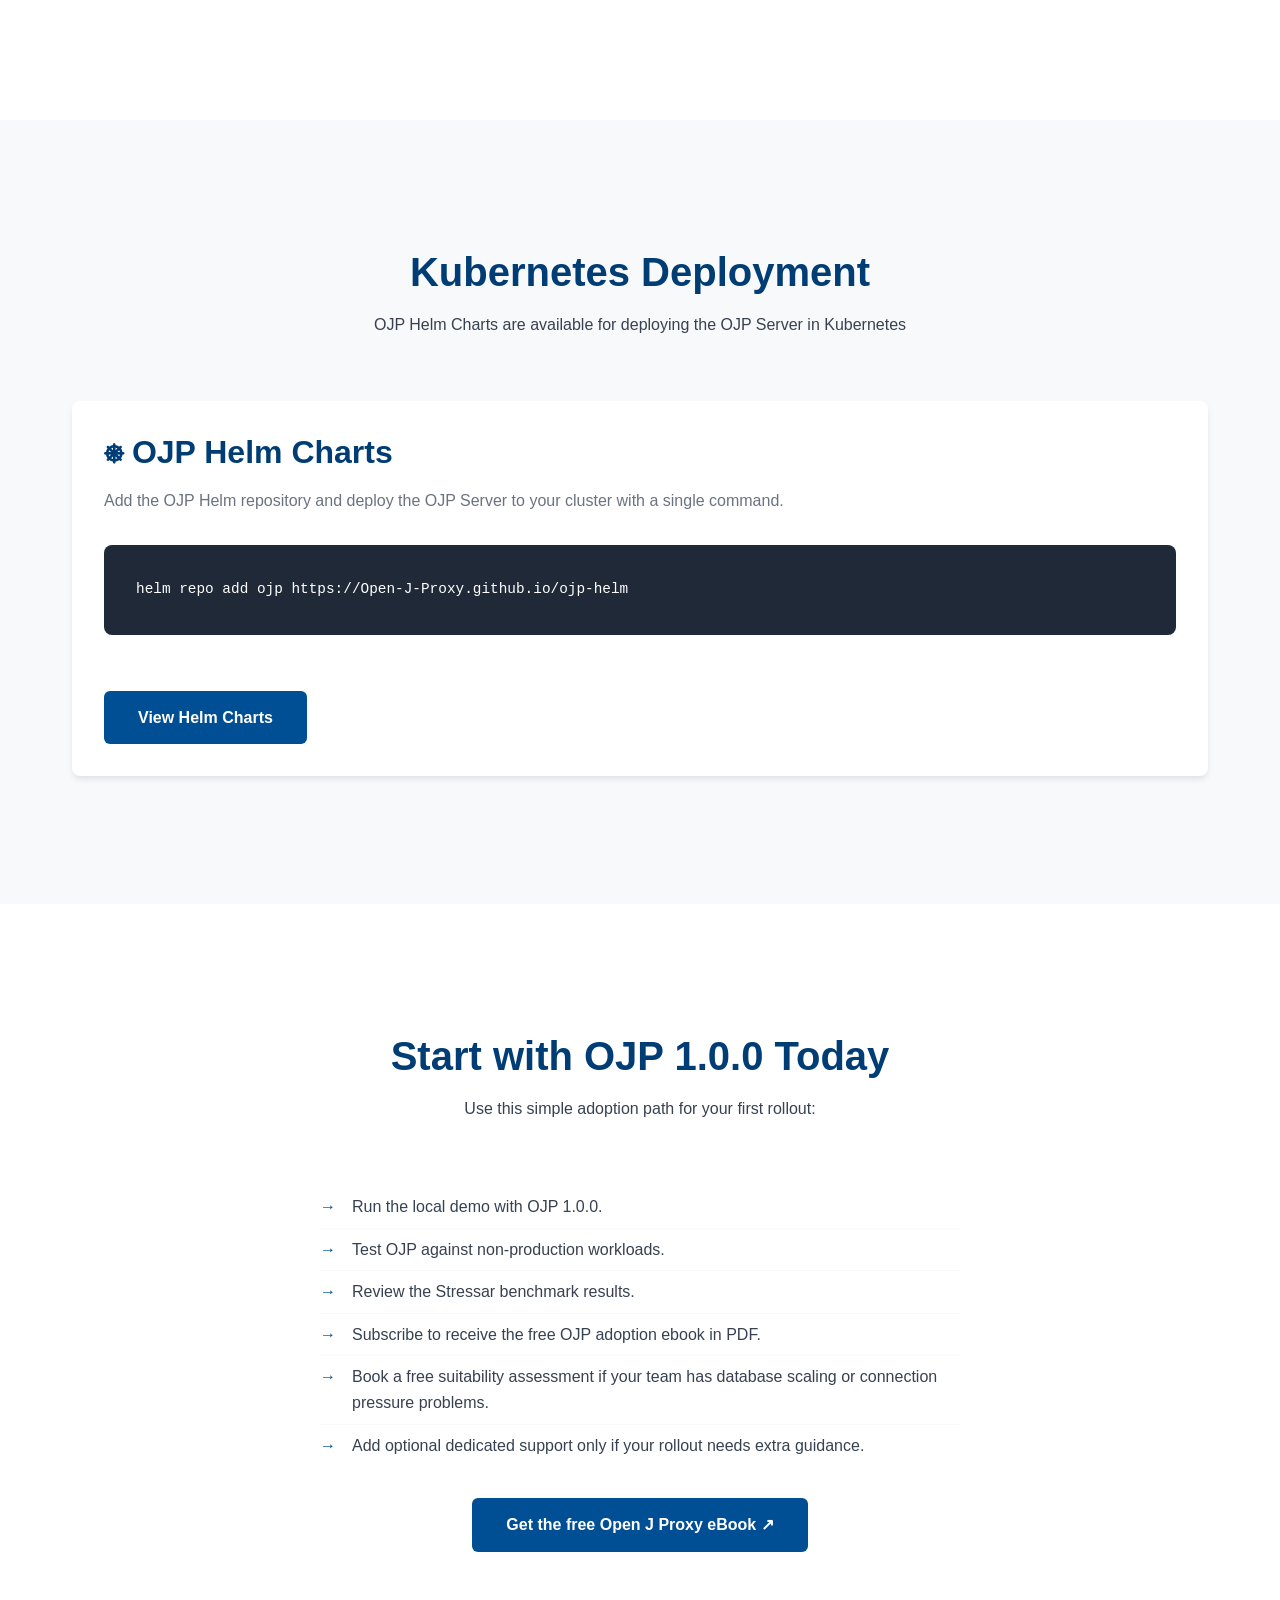
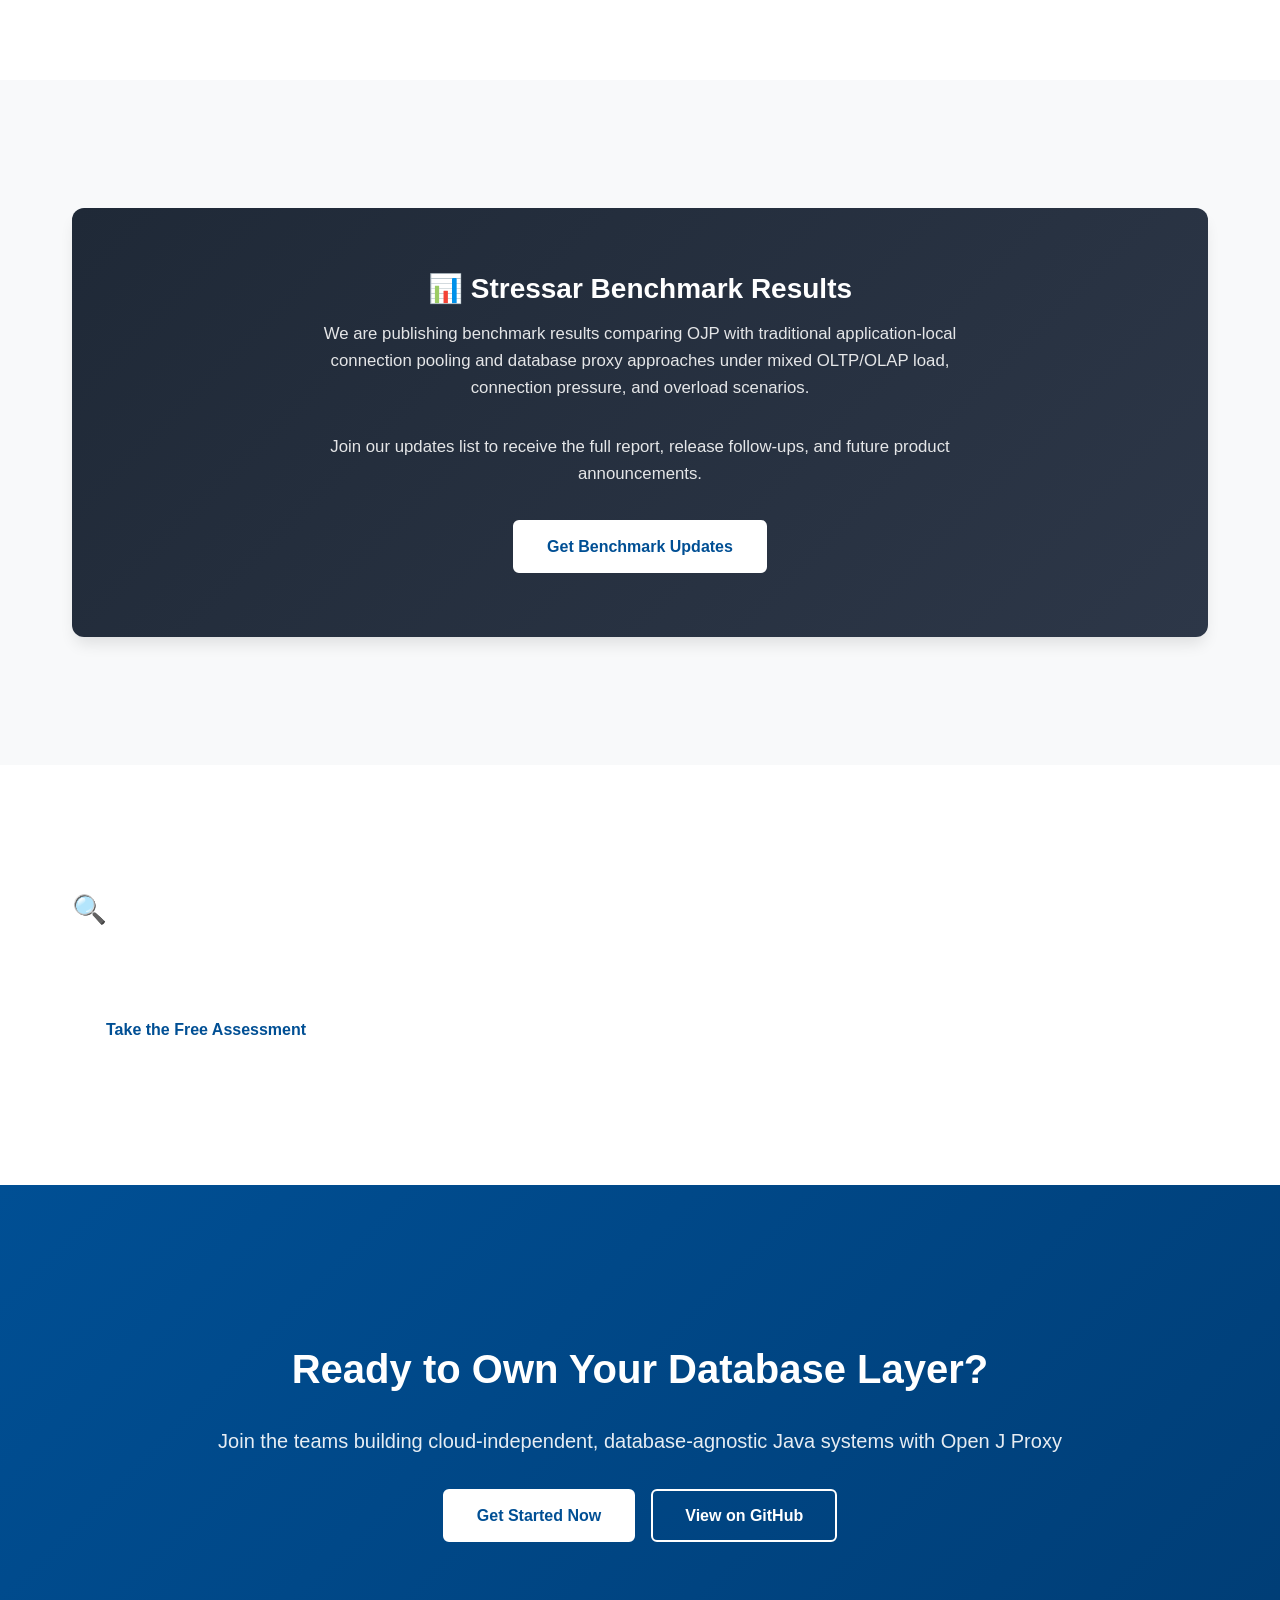
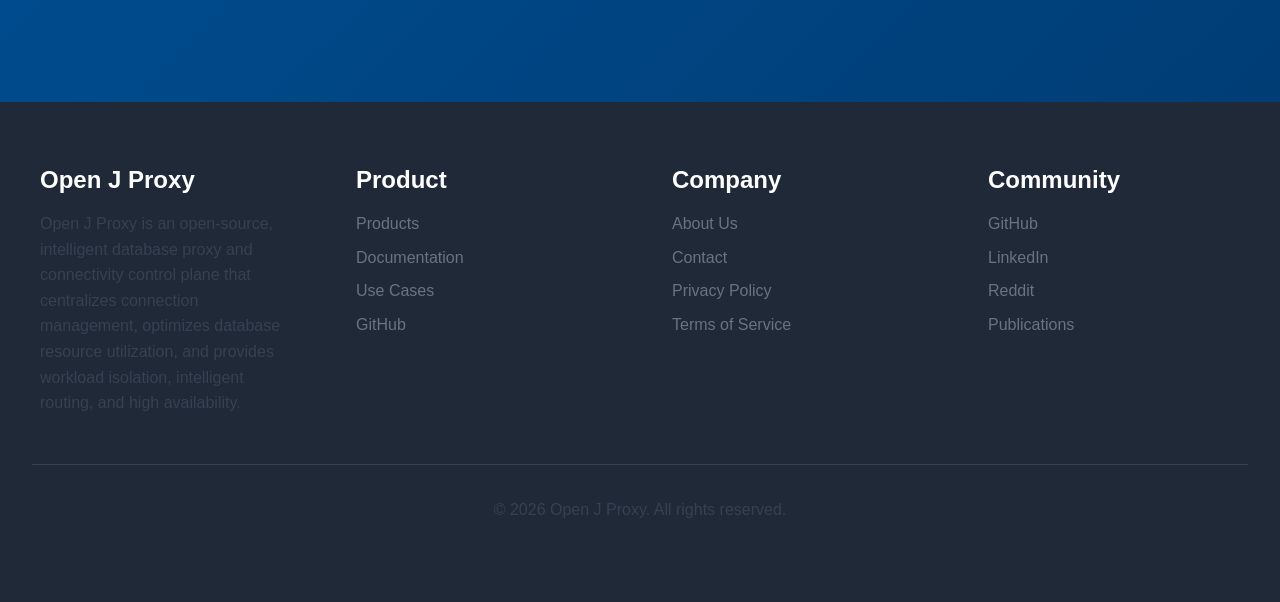
==== commit 5af104bd: "Update Open J Proxy definition Co-authored-by: Copilot <223556219+Copilot@users.noreply.github.com>" ====
--- a/index.html
+++ b/index.html
@@ -3,7 +3,7 @@
 <head>
     <meta charset="UTF-8">
     <meta name="viewport" content="width=device-width, initial-scale=1.0">
-    <meta name="description" content="Open J Proxy - The open-source Java database control plane. Decouple connection pooling from your apps, gain full observability, and run freely across any database or cloud. Apache 2.0 licensed.">
+    <meta name="description" content="Open J Proxy is an open-source, intelligent database proxy and connectivity control plane that centralizes connection management, optimizes database resource utilization, and provides workload isolation, intelligent routing, and high availability.">
     <meta name="keywords" content="JDBC proxy, Java database, connection pooling, microservices, database scalability, Open J Proxy, Type 3 JDBC, client-side load balancing, database failover, Apache 2.0, cloud agnostic">
     <title>Open J Proxy - Java Database Control Plane. Apache 2.0.</title>
     <link rel="stylesheet" href="css/style.css">
@@ -348,7 +348,7 @@
         <div class="footer-container">
             <div class="footer-section">
                 <h4>Open J Proxy</h4>
-                <p>The open-source Java database control plane — freedom across databases, clouds, and teams. Apache 2.0.</p>
+                <p>Open J Proxy is an open-source, intelligent database proxy and connectivity control plane that centralizes connection management, optimizes database resource utilization, and provides workload isolation, intelligent routing, and high availability.</p>
             </div>
             <div class="footer-section">
                 <h4>Product</h4>
